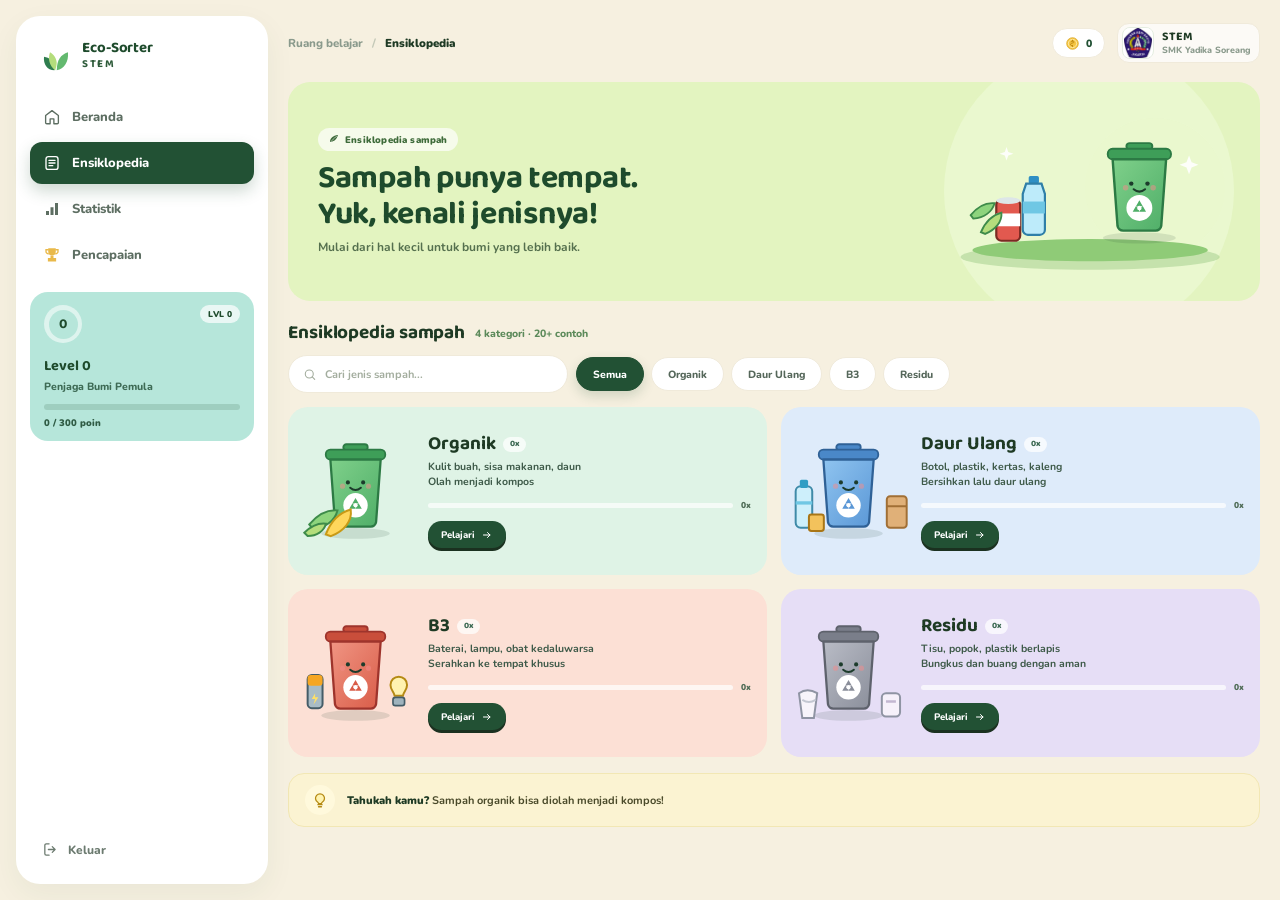
==== game.html @ 91ce66a9 "Update Eco Sorter" ====
<!DOCTYPE html>
<html lang="id">
<head>
  <meta charset="UTF-8">
  <meta name="viewport" content="width=device-width, initial-scale=1.0">
  <meta name="theme-color" content="#225134">
  <title>Eco-Sorter STEM — Ruang Belajar</title>
  <link rel="preconnect" href="https://fonts.googleapis.com">
  <link rel="preconnect" href="https://fonts.gstatic.com" crossorigin>
  <link href="https://fonts.googleapis.com/css2?family=Baloo+2:wght@500;600;700;800&family=Nunito:wght@600;700;800;900&display=swap" rel="stylesheet">
  <link rel="stylesheet" href="styles.css">
</head>
<body>

<!-- ================= ICON SPRITE ================= -->
<svg xmlns="http://www.w3.org/2000/svg" style="display:none" aria-hidden="true">
  <symbol id="i-logo" viewBox="0 0 48 48">
    <path d="M22 43C12 43 7 35 8 25c7 1 13 6 15 14z" fill="#2F7D4F"/>
    <path d="M25 43c0-13 5-21 15-24 1 13-5 22-15 24z" fill="#63B96F"/>
    <path d="M23 43C15 37 13 28 16 19c7 4 11 12 8 20z" fill="#B4DD7C"/>
  </symbol>
  <symbol id="i-home" viewBox="0 0 24 24">
    <path d="m3.5 10 8.5-6.5L20.5 10v9.5a1.5 1.5 0 0 1-1.5 1.5h-4.5v-6.5h-5V21H5a1.5 1.5 0 0 1-1.5-1.5z" fill="none" stroke="currentColor" stroke-width="1.8" stroke-linejoin="round"/>
  </symbol>
  <symbol id="i-book" viewBox="0 0 24 24">
    <rect x="4" y="3.5" width="16" height="17" rx="3" fill="none" stroke="currentColor" stroke-width="1.8"/>
    <path d="M8 8.5h8M8 12h8M8 15.5h5" stroke="currentColor" stroke-width="1.8" stroke-linecap="round"/>
  </symbol>
  <symbol id="i-chart" viewBox="0 0 24 24">
    <path d="M4 20v-5.5h4V20zM10 20V9.5h4V20zM16 20V4h4v16z" fill="currentColor"/>
  </symbol>
  <symbol id="i-trophy" viewBox="0 0 24 24">
    <path d="M7 3h10v4.5a5 5 0 0 1-10 0z" fill="currentColor"/>
    <path d="M10 12.5h4V16h3.5v4.5h-11V16H10z" fill="currentColor"/>
    <path d="M7 5H4v2.2a3.2 3.2 0 0 0 3.2 3.2M17 5h3v2.2a3.2 3.2 0 0 1-3.2 3.2" fill="none" stroke="currentColor" stroke-width="1.8" stroke-linecap="round"/>
  </symbol>
  <symbol id="i-logout" viewBox="0 0 24 24">
    <path d="M10 4H6a2 2 0 0 0-2 2v12a2 2 0 0 0 2 2h4M14.5 8l4 4-4 4m4-4H9" fill="none" stroke="currentColor" stroke-width="1.8" stroke-linecap="round" stroke-linejoin="round"/>
  </symbol>
  <symbol id="i-calendar" viewBox="0 0 24 24">
    <rect x="3.5" y="5" width="17" height="15.5" rx="3" fill="none" stroke="currentColor" stroke-width="1.8"/>
    <path d="M8 3v4m8-4v4M3.5 10h17" stroke="currentColor" stroke-width="1.8" stroke-linecap="round"/>
  </symbol>
  <symbol id="i-coin" viewBox="0 0 24 24">
    <circle cx="12" cy="12" r="9.3" fill="#F5C542" stroke="#D9A520" stroke-width="1.2"/>
    <circle cx="12" cy="12" r="6.6" fill="none" stroke="#FFF0B8" stroke-width="1.3"/>
    <path d="M12 15.5c-2 0-3.2-.8-3.2-2 0-1.3 1-1.8 3.2-2.3 1.7-.4 2.4-.8 2.4-1.6 0-.9-.9-1.4-2.4-1.4-1.2 0-2.1.4-2.6 1.2M12 6.8v1.2m0 7.5v1.2" fill="none" stroke="#B98510" stroke-width="1.5" stroke-linecap="round"/>
  </symbol>
  <symbol id="i-search" viewBox="0 0 24 24">
    <circle cx="11" cy="11" r="7" fill="none" stroke="currentColor" stroke-width="1.9"/>
    <path d="m16.2 16.2 4.3 4.3" stroke="currentColor" stroke-width="1.9" stroke-linecap="round"/>
  </symbol>
  <symbol id="i-arrow" viewBox="0 0 24 24">
    <path d="M5 12h13m-5-5 5 5-5 5" fill="none" stroke="currentColor" stroke-width="2" stroke-linecap="round" stroke-linejoin="round"/>
  </symbol>
  <symbol id="i-chevron-left" viewBox="0 0 24 24">
    <path d="M15 5l-7 7 7 7" fill="none" stroke="currentColor" stroke-width="2.2" stroke-linecap="round" stroke-linejoin="round"/>
  </symbol>
  <symbol id="i-heart" viewBox="0 0 24 24">
    <path d="M12 20.3S4.7 15.7 3 11.5C1.7 8.2 4 5.2 7.4 5.2c2 0 3.6 1.1 4.6 2.7 1-1.6 2.6-2.7 4.6-2.7 3.4 0 5.7 3 4.4 6.3-1.7 4.2-9 8.8-9 8.8z" fill="currentColor"/>
  </symbol>
  <symbol id="i-star" viewBox="0 0 24 24">
    <path d="m12 2.6 2.9 6 6.6.9-4.8 4.6 1.2 6.5-5.9-3.1-5.9 3.1 1.2-6.5L2.5 9.5l6.6-.9z" fill="currentColor"/>
  </symbol>
  <symbol id="i-refresh" viewBox="0 0 24 24">
    <path d="M20 11a8 8 0 1 0 2 5.5" fill="none" stroke="currentColor" stroke-width="1.9" stroke-linecap="round"/>
    <path d="M20 4v7h-7" fill="none" stroke="currentColor" stroke-width="1.9" stroke-linecap="round" stroke-linejoin="round"/>
  </symbol>
  <symbol id="i-check" viewBox="0 0 24 24">
    <circle cx="12" cy="12" r="9" fill="none" stroke="currentColor" stroke-width="1.8"/>
    <path d="m8.2 12.2 2.5 2.5 5.1-5.4" fill="none" stroke="currentColor" stroke-width="1.9" stroke-linecap="round" stroke-linejoin="round"/>
  </symbol>
  <symbol id="i-check-circle" viewBox="0 0 24 24">
    <circle cx="12" cy="12" r="10" fill="currentColor"/>
    <path d="m7.4 12.3 3 3 6.1-6.5" fill="none" stroke="#fff" stroke-width="2.3" stroke-linecap="round" stroke-linejoin="round"/>
  </symbol>
  <symbol id="i-bulb" viewBox="0 0 24 24">
    <path d="M9.2 18.2h5.6m-4.8 2.8h4M8.7 14.7a6 6 0 1 1 6.6 0c-.8.6-1.3 1.4-1.5 2.3h-3.6c-.2-.9-.7-1.7-1.5-2.3z" fill="#FFF3B0" stroke="#B58A14" stroke-width="1.7" stroke-linecap="round" stroke-linejoin="round"/>
  </symbol>
  <symbol id="i-close" viewBox="0 0 24 24">
    <path d="M6.5 6.5l11 11m0-11-11 11" stroke="currentColor" stroke-width="2" stroke-linecap="round"/>
  </symbol>
  <symbol id="i-clock" viewBox="0 0 24 24">
    <circle cx="12" cy="12" r="9" fill="none" stroke="currentColor" stroke-width="1.8"/>
    <path d="M12 7v5.2l3.2 2" fill="none" stroke="currentColor" stroke-width="1.8" stroke-linecap="round"/>
  </symbol>
  <symbol id="i-target" viewBox="0 0 24 24">
    <circle cx="12" cy="12" r="9" fill="none" stroke="currentColor" stroke-width="1.8"/>
    <circle cx="12" cy="12" r="5" fill="none" stroke="currentColor" stroke-width="1.8"/>
    <circle cx="12" cy="12" r="1.6" fill="currentColor"/>
  </symbol>
  <symbol id="i-flame" viewBox="0 0 24 24">
    <path d="M12 22c4.2 0 7-3 7-7.2 0-5-4.8-6.4-3.8-12.8-4 1.9-7.2 6-7.2 10.1 0 1.8-.8 2.8-2 3.8 1 3.9 3 6.1 6 6.1z" fill="currentColor"/>
    <path d="M12 21c1.8 0 3-1.4 3-3.3 0-2-1.8-2.8-1.4-5.5-1.8.9-3.2 2.7-3.2 4.5 0 .9-.4 1.3-.9 1.8.6 1.6 1.4 2.5 2.5 2.5z" fill="#FFD66B"/>
  </symbol>
  <symbol id="i-back" viewBox="0 0 24 24">
    <path d="M19 12H5m6-6-6 6 6 6" fill="none" stroke="currentColor" stroke-width="2" stroke-linecap="round" stroke-linejoin="round"/>
  </symbol>
  <symbol id="i-leaf-small" viewBox="0 0 24 24">
    <path d="M20 4C10 5 4 10 4 18c6 0 13-4 16-14z" fill="currentColor"/>
    <path d="M5 19c3-5 7-9 12-12" fill="none" stroke="#fff" stroke-width="1.5" stroke-linecap="round" opacity=".7"/>
  </symbol>
  <symbol id="i-medal" viewBox="0 0 24 24">
    <circle cx="12" cy="15" r="6" fill="currentColor"/>
    <path d="m8 3 2 6m6-6-2 6" stroke="currentColor" stroke-width="2.2" stroke-linecap="round"/>
  </symbol>
  <symbol id="i-lock" viewBox="0 0 24 24">
    <rect x="4.5" y="10" width="15" height="11" rx="3" fill="none" stroke="currentColor" stroke-width="1.9"/>
    <path d="M8 10V7.5a4 4 0 0 1 8 0V10" fill="none" stroke="currentColor" stroke-width="1.9" stroke-linecap="round"/>
  </symbol>
  <symbol id="i-sparkle" viewBox="0 0 24 24">
    <path d="m12 2.5 2.4 6.6 6.6 2.4-6.6 2.4L12 20.5l-2.4-6.6L3 11.5l6.6-2.4z" fill="currentColor"/>
  </symbol>
  <symbol id="i-bin" viewBox="0 0 24 24">
    <path d="M6 7h12l-1 13H7z" fill="none" stroke="currentColor" stroke-width="1.8" stroke-linejoin="round"/>
    <path d="M4.5 4.5h15M9 4.5V3h6v1.5M10 10v6m4-6v6" stroke="currentColor" stroke-width="1.8" stroke-linecap="round"/>
  </symbol>
  <symbol id="i-trend" viewBox="0 0 24 24">
    <path d="M3 17l6-6 4 4 7-8" fill="none" stroke="currentColor" stroke-width="2" stroke-linecap="round" stroke-linejoin="round"/>
    <path d="M15 7h5v5" fill="none" stroke="currentColor" stroke-width="2" stroke-linecap="round" stroke-linejoin="round"/>
  </symbol>
  <symbol id="i-play" viewBox="0 0 24 24">
    <path d="M7 5v14l12-7z" fill="currentColor"/>
  </symbol>
  <symbol id="i-shield" viewBox="0 0 24 24">
    <path d="M12 2.5 20 6v6.2c0 4.6-3.3 8-8 9.3-4.7-1.3-8-4.7-8-9.3V6z" fill="currentColor"/>
    <path d="m8.5 12.2 2.4 2.4 4.6-4.9" fill="none" stroke="#fff" stroke-width="2" stroke-linecap="round" stroke-linejoin="round"/>
  </symbol>
</svg>

<div class="app" id="app">
  <!-- ================= SIDEBAR ================= -->
  <aside class="sidebar">
    <button class="brand" id="brandHome" aria-label="Ke beranda">
      <span class="brand-leaf"><svg width="36" height="36"><use href="#i-logo"/></svg></span>
      <span class="brand-name">Eco-Sorter<em>STEM</em></span>
    </button>

    <nav class="side-nav" aria-label="Navigasi utama">
      <button data-page="beranda"><svg width="18" height="18"><use href="#i-home"/></svg><span>Beranda</span></button>
      <button data-page="ensiklopedia" class="active"><svg width="18" height="18"><use href="#i-book"/></svg><span>Ensiklopedia</span></button>
      <button data-page="statistik"><svg width="18" height="18"><use href="#i-chart"/></svg><span>Statistik</span></button>
      <button data-page="pencapaian"><svg width="18" height="18" class="gold"><use href="#i-trophy"/></svg><span>Pencapaian</span></button>
    </nav>

    <div class="level-card" id="sideLevel"></div>

    <button class="logout" id="btnLogout"><svg width="17" height="17"><use href="#i-logout"/></svg> Keluar</button>
  </aside>

  <!-- ================= MAIN ================= -->
  <main class="main">
    <header class="topbar">
      <div class="breadcrumb">Ruang belajar <span>/</span> <b id="crumb">Ensiklopedia</b></div>
      <div class="top-actions">
        <span class="pill pill-coin"><svg width="15" height="15"><use href="#i-coin"/></svg> <b id="poinTop">0</b></span>
        <div class="school-profile">
          <!-- Ganti src di bawah ini dengan path logo sekolah Anda (contoh: assets/logo-sekolah.png) -->
          <img id="schoolLogo" class="school-logo" src="yadikuy.png" alt="Logo Sekolah" title="Logo Sekolah SMK Yadika Soreang">
          <div class="school-info">
            <strong>STEM</strong>
            <small>SMK Yadika Soreang</small>
          </div>
        </div>
      </div>
    </header>

    <!-- ================= BERANDA ================= -->
    <section class="page" id="page-beranda" hidden>
      <div class="hero hero-home">
        <div class="hero-copy">
          <span class="hero-tag"><svg width="12" height="12"><use href="#i-sparkle"/></svg> Ruang belajar</span>
          <h1>Halo! Siap<br>menyelamatkan bumi?</h1>
          <p>Selesaikan misi memilah sampah dan jadilah Penjaga Bumi sejati.</p>
          <button class="btn-dark" id="btnLanjutBelajar">Lanjut belajar <svg width="15" height="15"><use href="#i-arrow"/></svg></button>
        </div>
        <div class="hero-art" id="artHome"></div>
        <span class="hero-glow"></span>
      </div>

      <div class="section-head">
        <h2>Misi petualangan</h2>
        <span class="section-note">3 level</span>
      </div>
      <div class="mission-grid" id="missionGrid"></div>

      <div class="tip-banner">
        <span class="tip-ico"><svg width="18" height="18"><use href="#i-bulb"/></svg></span>
        <p><strong>Tahukah kamu?</strong> Memilah sampah sejak kecil bisa menyelamatkan ribuan pohon setiap tahun!</p>
        <button class="btn-dark sm" id="btnCobaKuisHome">Coba kuis <svg width="14" height="14"><use href="#i-arrow"/></svg></button>
      </div>
    </section>

    <!-- ================= ENSIKLOPEDIA ================= -->
    <section class="page" id="page-ensiklopedia">
      <div class="hero">
        <div class="hero-copy">
          <span class="hero-tag"><svg width="12" height="12"><use href="#i-leaf-small"/></svg> Ensiklopedia sampah</span>
          <h1>Sampah punya tempat.<br>Yuk, kenali jenisnya!</h1>
          <p>Mulai dari hal kecil untuk bumi yang lebih baik.</p>
        </div>
        <div class="hero-art" id="artEco"></div>
        <span class="hero-glow"></span>
      </div>

      <div class="section-head">
        <h2>Ensiklopedia sampah</h2>
        <span class="section-note">4 kategori · 20+ contoh</span>
      </div>
      <div class="filter-row">
        <label class="search-box">
          <svg width="15" height="15"><use href="#i-search"/></svg>
          <input id="searchInput" type="search" placeholder="Cari jenis sampah..." autocomplete="off">
        </label>
        <div class="chips" id="chips"></div>
      </div>
      <div class="eco-grid" id="ecoGrid"></div>

      <div class="tip-banner">
        <span class="tip-ico"><svg width="18" height="18"><use href="#i-bulb"/></svg></span>
        <p><strong>Tahukah kamu?</strong> Sampah organik bisa diolah menjadi kompos!</p>
      </div>
    </section>

    <!-- ================= STATISTIK ================= -->
    <section class="page" id="page-statistik" hidden>
      <div class="page-head">
        <h1>Statistik belajarmu</h1>
        <p>Langkah kecilmu, dampak besar untuk bumi.</p>
      </div>

      <div class="stat-hero">
        <h2>Lihat, kamu makin jago!</h2>
        <p>Terus belajar agar jadi Penjaga Bumi sejati.</p>
        <span class="stat-hero-spark s1"></span>
        <span class="stat-hero-spark s2"></span>
      </div>

      <div class="stat-cards" id="statCards"></div>

      <div class="stat-grid">
        <div class="card chart-card">
          <div class="card-head">
            <h3>Aktivitas mingguan</h3>
            <small>Total <b id="chartTotal">120</b> sampah</small>
          </div>
          <div class="chart" id="activityBars"></div>
        </div>
        <div class="card donut-card">
          <div class="card-head"><h3>Jenis sampah</h3></div>
          <div class="donut-wrap" id="donutChart"></div>
          <div class="legend" id="donutLegend"></div>
        </div>
      </div>

      <div class="ach-banner">
        <span class="ach-ava" id="achAva"></span>
        <div class="ach-copy">
          <strong id="achText">Hebat! Akurasimu mencapai 95%</strong>
          <p>Terus belajar agar kamu makin jago memilah!</p>
        </div>
        <button class="btn-dark sm" id="achMore">Lainnya <svg width="14" height="14"><use href="#i-arrow"/></svg></button>
      </div>
    </section>

    <!-- ================= PENCAPAIAN ================= -->
    <section class="page" id="page-pencapaian" hidden>
      <div class="badge-hero">
        <div class="badge-hero-copy">
          <h1>Aksi kecil, perubahan besar!</h1>
          <p>Setiap langkah berarti untuk bumi.</p>
          <div class="level-progress" id="levelProgress"></div>
        </div>
        <div class="badge-hero-art" id="artBadge"></div>
      </div>

      <div class="section-head">
        <h2>Koleksi lencana</h2>
        <span class="section-note" id="badgeCount">3 / 9</span>
        <div class="head-chips">
          <button class="chip active" data-badge-filter="semua">Semua</button>
          <button class="chip" data-badge-filter="terkunci">Terkunci</button>
        </div>
      </div>
      <div class="badge-grid" id="badgeGrid"></div>

      <div class="mission-banner" id="missionBanner"></div>
    </section>

    <!-- ================= KUIS ================= -->
    <section class="page" id="page-kuis" hidden>
      <div class="page-head">
        <h1>Kuis harian</h1>
        <p>Jawab pertanyaan singkat dan dapatkan poin!</p>
      </div>
      <div class="quiz-card" id="quizCard"></div>
    </section>
  </main>
</div>

<!-- ================= GAME (full screen) ================= -->
<div id="gameRoot" hidden></div>

<div id="modalRoot"></div>
<script src="app.js"></script>
</body>
</html>
---- styles.css ----
/* =========================================================
   Eco-Sorter STEM — design system
   Reference: figma-screenshot.png (floating sidebar + cream)
   ========================================================= */
:root {
  --bg: #F6F0E0;
  --card: #FFFFFF;
  --ink: #1E3A24;
  --ink-deep: #14301C;
  --text: #3E5A49;
  --muted: #8A9A8C;
  --green: #225134;
  --green-deep: #1B4128;
  --lime: #E3F4C0;
  --mint: #DFF3E6;
  --mint-2: #B6E6DA;
  --blue: #DEEBFA;
  --peach: #FCE0D5;
  --lavender: #E6DEF6;
  --yellow: #FBF3D2;
  --line: #F0EADA;
  --line-2: #E7E0CF;
  --gold: #E9B94A;
  --shadow: 0 10px 30px rgba(34, 81, 52, .06);
  --shadow-lg: 0 18px 44px rgba(34, 81, 52, .12);
  --radius: 20px;
}
* { box-sizing: border-box; margin: 0; padding: 0; }
html { scroll-behavior: smooth; }
body {
  font-family: "Nunito", system-ui, -apple-system, sans-serif;
  background: var(--bg);
  color: var(--text);
  min-width: 320px;
  min-height: 100vh;
  -webkit-font-smoothing: antialiased;
}
svg { display: block; }
button, input { font: inherit; color: inherit; }
button { cursor: pointer; border: 0; background: none; }
[hidden] { display: none !important; }
:focus-visible { outline: 3px solid #8ED97F; outline-offset: 2px; }
::selection { background: #CFF1E1; color: var(--green); }
.gold { color: var(--gold); }
.mint-ink { color: var(--green); }

/* ---------- shell ---------- */
.app {
  display: flex;
  align-items: flex-start;
  gap: 20px;
  max-width: 1540px;
  margin: 0 auto;
  padding: 16px;
  min-height: 100vh;
}
.main { flex: 1; min-width: 0; padding: 4px 4px 40px 0; }

/* ---------- sidebar ---------- */
.sidebar {
  width: 252px;
  flex: 0 0 252px;
  background: var(--card);
  border-radius: 24px;
  padding: 20px 14px 16px;
  display: flex;
  flex-direction: column;
  gap: 16px;
  position: sticky;
  top: 16px;
  height: calc(100vh - 32px);
  box-shadow: var(--shadow);
  z-index: 5;
}
.brand { display: flex; align-items: center; gap: 8px; padding: 2px 8px 4px; text-align: left; }
.brand-leaf { width: 36px; height: 36px; flex: none; display: grid; place-items: center; }
.brand-name {
  font: 700 15px/1.05 "Baloo 2", sans-serif;
  color: #1E4B2C;
  letter-spacing: -.1px;
}
.brand-name em {
  display: block;
  font-style: normal;
  font-size: 11px;
  letter-spacing: .14em;
  margin-top: 2px;
  color: #2E5B3A;
}
.side-nav { display: grid; gap: 4px; margin-top: 2px; }
.side-nav button {
  display: flex;
  align-items: center;
  gap: 11px;
  height: 42px;
  padding: 0 13px;
  border-radius: 12px;
  font-weight: 800;
  font-size: 13px;
  color: #5D6E62;
  transition: background .18s, color .18s, transform .18s;
}
.side-nav button:hover { background: #F2F8F3; transform: translateX(2px); }
.side-nav button.active {
  background: var(--green);
  color: #fff;
  box-shadow: 0 7px 16px rgba(34, 81, 52, .22);
}
.side-nav button svg { flex: none; }

/* level card */
.level-card {
  background: var(--mint-2);
  border-radius: 18px;
  padding: 13px 14px 12px;
  position: relative;
}
.level-card .lc-top { display: flex; align-items: flex-start; justify-content: space-between; }
.level-card .ring {
  width: 38px; height: 38px; border-radius: 50%;
  background: conic-gradient(#2C6B4F 0 0%, rgba(255,255,255,.55) 0% 100%);
  display: grid; place-items: center;
  transition: background .4s;
}
.level-card .ring span {
  width: 29px; height: 29px; border-radius: 50%;
  background: var(--mint-2);
  display: grid; place-items: center;
  font: 700 14px "Baloo 2", sans-serif;
  color: #1E4B2C;
}
.level-card .lc-badge-tag {
  font-size: 8.5px;
  font-weight: 900;
  color: #1E4B2C;
  background: rgba(255,255,255,.7);
  padding: 3px 8px;
  border-radius: 99px;
  letter-spacing: .04em;
}
.level-card .ava { width: 30px; height: 30px; border-radius: 50%; overflow: hidden; border: 2px solid #fff; background: #fff; }
.level-card .ava svg { width: 100%; height: 100%; }
.level-card strong { display: block; margin-top: 11px; font: 700 14.5px "Baloo 2", sans-serif; color: #1E4B2C; }
.level-card p { font-size: 10.5px; font-weight: 800; color: #3E6B55; margin-top: 1px; }
.level-card .bar { height: 6px; border-radius: 99px; background: rgba(34,81,52,.16); margin: 10px 0 6px; overflow: hidden; }
.level-card .bar span { display: block; height: 100%; border-radius: inherit; background: #225134; transition: width .4s; }
.level-card .poin { font-size: 9.5px; font-weight: 900; color: #2F5B44; }

/* leaderboard */
.board-card { background: var(--card); border: 1px solid #F1EBDC; border-radius: 18px; padding: 12px 13px; }
.board-card h3 {
  display: flex; align-items: center; gap: 6px;
  font: 700 12px "Baloo 2", sans-serif;
  color: var(--ink);
  margin-bottom: 8px;
}
.board-row {
  display: flex; align-items: center; gap: 8px; padding: 5px 6px;
  border-radius: 8px; transition: background .15s;
}
.board-row.is-user {
  background: #EAF7EE;
  font-weight: 900;
}
.board-row.is-user .bn {
  color: var(--green);
  font-weight: 900;
}
.board-row .rank-badge {
  font-size: 9px;
  font-weight: 900;
  width: 16px;
  height: 16px;
  display: grid;
  place-items: center;
  border-radius: 50%;
  background: #F1ECE0;
  color: #7A8B7E;
  flex: none;
}
.board-row .rank-badge.r1 { background: #FCEBC0; color: #9A761A; }
.board-row .rank-badge.r2 { background: #E4EBED; color: #587178; }
.board-row .rank-badge.r3 { background: #F5DEC9; color: #8F552E; }
.board-row .ba { width: 22px; height: 22px; border-radius: 50%; overflow: hidden; flex: none; border: 2px solid #EBD9A8; background: #fff; }
.board-row:nth-child(2) .ba { border-color: #CFD6D8; }
.board-row:nth-child(3) .ba { border-color: #E0B287; }
.board-row .ba svg { width: 100%; height: 100%; }
.board-row .bn-col { flex: 1; min-width: 0; display: flex; flex-direction: column; justify-content: center; }
.board-row .bn { font-size: 10.5px; font-weight: 800; color: #3E5A49; white-space: nowrap; overflow: hidden; text-overflow: ellipsis; line-height: 1.15; }
.board-row .bsub { font-size: 8px; font-weight: 700; color: #8A9A8C; line-height: 1.1; margin-top: 1px; }
.board-row .bp { font-size: 10.5px; font-weight: 900; color: var(--green); flex: none; }

.logout {
  margin-top: auto;
  display: flex; align-items: center; gap: 9px;
  padding: 10px 12px; border-radius: 12px;
  font-weight: 800; font-size: 12px; color: #6C7B70;
  transition: background .16s, color .16s;
}
.logout:hover { background: #F3F7F2; color: var(--green); }

/* ---------- topbar ---------- */
.topbar { display: flex; align-items: center; justify-content: space-between; gap: 16px; min-height: 46px; margin-bottom: 16px; }
.breadcrumb { color: #8A9A8C; font-size: 11.5px; font-weight: 800; }
.breadcrumb span { margin: 0 6px; color: #C4C9B8; }
.breadcrumb b { color: var(--ink); font-weight: 900; }
.top-actions { display: flex; align-items: center; gap: 8px; }
.pill {
  display: inline-flex; align-items: center; gap: 6px;
  height: 30px; padding: 0 12px; border-radius: 99px;
  font-size: 10.5px; font-weight: 900;
}
.pill b { font-weight: 900; }
.pill-mint { background: var(--mint); color: var(--green); }
.pill-coin { background: #fff; border: 1px solid #F1EBDC; color: var(--green); }

/* school profile topbar */
.school-profile {
  display: flex;
  align-items: center;
  gap: 8px;
  margin-left: 4px;
  padding: 3px 8px 3px 4px;
  border-radius: 12px;
  background: rgba(255,255,255,.7);
  border: 1px solid #F0EADA;
}
.school-logo {
  width: 32px;
  height: 32px;
  border-radius: 8px;
  object-fit: contain;
  background: #fff;
  border: 1px solid #E4EDE0;
  flex: none;
}
.school-info strong {
  display: block;
  font: 700 12px "Baloo 2", sans-serif;
  color: var(--ink);
  line-height: 1.1;
}
.school-info small {
  display: block;
  font-size: 9px;
  font-weight: 800;
  color: #8A9A8C;
  margin-top: 1px;
}
.user { display: flex; align-items: center; gap: 8px; margin-left: 4px; }
.user-ava { width: 32px; height: 32px; border-radius: 50%; overflow: hidden; flex: none; }
.user-ava svg { width: 100%; height: 100%; }
.user strong { display: block; font: 700 12px "Baloo 2", sans-serif; color: var(--ink); line-height: 1.1; }
.user small { display: block; font-size: 9px; font-weight: 800; color: #8A9A8C; margin-top: 1px; }

/* ---------- shared ---------- */
.page { animation: fade .25s ease-out; }
.page-head h1 { font: 700 26px/1.15 "Baloo 2", sans-serif; color: var(--ink); letter-spacing: -.2px; }
.page-head p { font-size: 11.5px; font-weight: 700; color: var(--muted); margin-top: 3px; }
.section-head { display: flex; align-items: center; gap: 10px; margin: 22px 0 12px; }
.section-head h2 { font: 700 19px/1.1 "Baloo 2", sans-serif; color: var(--ink); letter-spacing: -.1px; }
.section-note { font-size: 10.5px; font-weight: 800; color: #5C8A5A; }
#badgeCount { background: var(--mint); color: var(--green); padding: 4px 10px; border-radius: 99px; font-weight: 900; }
.head-chips { margin-left: auto; display: flex; gap: 6px; }

.btn-dark {
  display: inline-flex; align-items: center; justify-content: center; gap: 7px;
  background: var(--green); color: #fff; border-radius: 11px;
  padding: 11px 16px; font-weight: 800; font-size: 11.5px;
  box-shadow: 0 3px 0 #1B3120;
  transition: transform .15s, box-shadow .15s, background .15s;
}
.btn-dark:hover { transform: translateY(-1px); box-shadow: 0 4px 0 #1B3120; background: #1E4A2F; }
.btn-dark:active { transform: translateY(2px); box-shadow: 0 1px 0 #1B3120; }
.btn-dark.sm { padding: 8px 12px; font-size: 10px; border-radius: 9px; }
.btn-soft {
  display: inline-flex; align-items: center; justify-content: center; gap: 7px;
  background: #EAF5E3; color: var(--green); border-radius: 11px;
  padding: 11px 16px; font-weight: 800; font-size: 11.5px;
  transition: background .16s;
}
.btn-soft:hover { background: var(--mint); }

/* ---------- hero ---------- */
.hero {
  position: relative;
  background: var(--lime);
  border-radius: 22px;
  padding: 24px 30px;
  min-height: 190px;
  display: grid;
  grid-template-columns: minmax(0, 1fr) 300px;
  align-items: center;
  gap: 16px;
  overflow: hidden;
}
.hero-glow {
  position: absolute; right: 26px; top: 50%; transform: translateY(-50%);
  width: 290px; height: 290px; border-radius: 50%;
  background: #ECF9D2; opacity: .85; pointer-events: none;
}
.hero-copy { position: relative; z-index: 2; }
.hero-tag {
  display: inline-flex; align-items: center; gap: 5px;
  background: rgba(255,255,255,.68); color: #3E6B3A;
  font-size: 9.5px; font-weight: 900; letter-spacing: .02em;
  padding: 5px 10px; border-radius: 99px;
}
.hero h1 {
  margin-top: 10px;
  font: 700 clamp(26px, 2.5vw, 34px)/1.1 "Baloo 2", sans-serif;
  color: #1E4B2C; letter-spacing: -.3px;
}
.hero p { margin-top: 7px; font-size: 12px; font-weight: 700; color: #55704E; }
.hero .btn-dark { margin-top: 14px; }
.hero-art { position: relative; z-index: 2; display: flex; align-items: center; justify-content: flex-end; }
.hero-art svg { width: 100%; max-width: 290px; height: auto; }

/* ---------- filters ---------- */
.filter-row { display: flex; align-items: center; gap: 8px; flex-wrap: wrap; margin-bottom: 14px; }
.search-box {
  display: flex; align-items: center; gap: 8px;
  width: 280px; height: 38px; padding: 0 14px;
  background: #fff; border: 1px solid var(--line); border-radius: 99px;
  color: #A3AD9E;
}
.search-box input { border: 0; outline: 0; background: none; width: 100%; font-size: 11px; font-weight: 700; color: #2E4436; }
.search-box input::placeholder { color: #A3AD9E; }
.chips { display: flex; align-items: center; gap: 7px; flex-wrap: wrap; }
.chip {
  height: 34px; padding: 0 16px; border-radius: 99px;
  background: #fff; border: 1px solid var(--line);
  font-size: 10.5px; font-weight: 800; color: #55675A;
  transition: background .16s, color .16s, border-color .16s, transform .16s;
}
.chip:hover { border-color: #A9C7A6; transform: translateY(-1px); }
.chip.active { background: var(--green); color: #fff; border-color: var(--green); box-shadow: 0 5px 12px rgba(34,81,52,.18); }

/* ---------- encyclopedia cards ---------- */
.eco-grid { display: grid; grid-template-columns: repeat(2, minmax(0, 1fr)); gap: 14px; }
.eco-card {
  border-radius: 20px;
  padding: 14px 16px 14px 12px;
  min-height: 168px;
  display: grid;
  grid-template-columns: 118px minmax(0, 1fr);
  gap: 10px;
  align-items: center;
  transition: transform .18s, box-shadow .18s;
}
.eco-card:hover { transform: translateY(-3px); box-shadow: 0 14px 26px rgba(34,81,52,.09); }
.eco-card.mint { background: var(--mint); }
.eco-card.blue { background: var(--blue); }
.eco-card.peach { background: var(--peach); }
.eco-card.lavender { background: var(--lavender); }
.eco-art { display: grid; place-items: center; }
.eco-art svg { width: 116px; height: auto; }
.eco-info { min-width: 0; }
.eco-info h3 {
  display: flex; align-items: center; gap: 7px;
  font: 700 19px/1 "Baloo 2", sans-serif; color: var(--ink);
}
.eco-count {
  display: inline-block; background: rgba(255,255,255,.72);
  color: #3E6B55; font-size: 8.5px; font-weight: 900;
  padding: 3px 7px; border-radius: 99px;
}
.eco-info p { margin-top: 5px; font-size: 10.5px; font-weight: 700; color: #3E5A49; line-height: 1.45; }
.eco-progress { display: flex; align-items: center; gap: 8px; margin-top: 10px; }
.eco-progress .bar { flex: 1; height: 5px; border-radius: 99px; background: rgba(255,255,255,.7); overflow: hidden; }
.eco-progress .bar span { display: block; height: 100%; border-radius: inherit; background: #4FAE68; }
.eco-card.blue .eco-progress .bar span { background: #5A97D6; }
.eco-card.peach .eco-progress .bar span { background: #D95C48; }
.eco-card.lavender .eco-progress .bar span { background: #8A8E9A; }
.eco-progress .lbl { font-size: 8.5px; font-weight: 900; color: #4E6B55; }
.eco-learn {
  display: inline-flex; align-items: center; gap: 6px;
  margin-top: 10px; background: var(--green); color: #fff;
  border-radius: 99px; padding: 7px 13px;
  font-size: 9.5px; font-weight: 800;
  box-shadow: 0 3px 0 #1B3120;
  transition: transform .15s, box-shadow .15s;
}
.eco-learn:hover { transform: translateY(-1px); box-shadow: 0 4px 0 #1B3120; }
.eco-learn:active { transform: translateY(1px); box-shadow: 0 1px 0 #1B3120; }
.eco-empty { grid-column: 1 / -1; padding: 26px; text-align: center; font-weight: 800; font-size: 11.5px; color: #8A9A8C; background: #fff; border: 1px dashed var(--line-2); border-radius: 16px; }

/* ---------- tip banner ---------- */
.tip-banner {
  margin-top: 16px;
  background: var(--yellow);
  border: 1px solid #F2E7B4;
  border-radius: 16px;
  padding: 11px 16px;
  display: flex; align-items: center; gap: 12px;
}
.tip-ico {
  width: 30px; height: 30px; flex: none; border-radius: 50%;
  background: #FFF9DC; display: grid; place-items: center;
}
.tip-banner p { flex: 1; font-size: 11px; font-weight: 700; color: #4A4A2A; }
.tip-banner p strong { font-weight: 900; color: var(--ink); }

/* ---------- missions ---------- */
.mission-grid { display: grid; grid-template-columns: repeat(3, minmax(0, 1fr)); gap: 14px; }
.mission-card {
  background: #fff; border: 1px solid var(--line); border-radius: 20px;
  padding: 18px; box-shadow: var(--shadow);
  display: flex; flex-direction: column;
  transition: transform .18s;
}
.mission-card:hover { transform: translateY(-3px); }
.mission-card .num { font-size: 9.5px; font-weight: 900; letter-spacing: .1em; color: #8A9A8C; }
.mission-card h3 { font: 700 18px "Baloo 2", sans-serif; color: var(--ink); margin: 5px 0 2px; }
.mission-card p { font-size: 10.5px; font-weight: 700; color: #8A9A8C; }
.mission-card .stars { display: flex; gap: 3px; margin: 11px 0; color: #E4E9E2; }
.mission-card .stars .on { color: #F4BC2B; }
.mission-card .stars svg { width: 18px; height: 18px; }
.mission-card button { margin-top: auto; width: 100%; }
.mission-card.locked { opacity: .62; }

/* ---------- statistics ---------- */
.stat-hero {
  position: relative; overflow: hidden;
  background: var(--lime); border-radius: 18px;
  padding: 18px 22px; margin-top: 14px;
}
.stat-hero h2 { font: 700 19px "Baloo 2", sans-serif; color: #1E4B2C; }
.stat-hero p { font-size: 11px; font-weight: 700; color: #55704E; margin-top: 2px; }
.stat-hero-spark { position: absolute; border-radius: 50%; background: #F1FBDC; opacity: .8; }
.stat-hero-spark.s1 { width: 90px; height: 90px; right: 26px; top: -28px; }
.stat-hero-spark.s2 { width: 44px; height: 44px; right: 120px; bottom: -14px; }
.stat-cards { display: grid; grid-template-columns: repeat(4, minmax(0, 1fr)); gap: 12px; margin-top: 14px; }
.stat-box {
  background: #fff; border: 1px solid var(--line); border-radius: 16px;
  padding: 14px; display: flex; align-items: center; gap: 11px;
  box-shadow: 0 6px 18px rgba(34,81,52,.035);
}
.stat-box .ic { width: 36px; height: 36px; flex: none; border-radius: 12px; display: grid; place-items: center; background: #FFF4D6; color: #C9971E; }
.stat-box .ic.mint { background: var(--mint); color: #2F7D4F; }
.stat-box .ic.blue { background: var(--blue); color: #3F7FC4; }
.stat-box .ic.peach { background: var(--peach); color: #C25A3F; }
.stat-box strong { display: block; font: 700 19px/1.1 "Baloo 2", sans-serif; color: var(--ink); }
.stat-box small { display: block; font-size: 9px; font-weight: 800; color: #8A9A8C; margin-top: 1px; }
.stat-grid { display: grid; grid-template-columns: 1.5fr 1fr; gap: 14px; margin-top: 14px; }
.card { background: #fff; border: 1px solid var(--line); border-radius: 18px; padding: 16px 18px; box-shadow: 0 8px 24px rgba(34,81,52,.04); }
.card-head { display: flex; align-items: center; justify-content: space-between; gap: 10px; margin-bottom: 8px; }
.card-head h3 { font: 700 14px "Baloo 2", sans-serif; color: var(--ink); }
.card-head small { font-size: 9px; font-weight: 800; color: #8A9A8C; }
.card-head small b { color: var(--green); }

.chart { display: flex; gap: 8px; height: 192px; padding-top: 10px; }
.chart-y { width: 14px; display: flex; flex-direction: column; justify-content: space-between; padding-bottom: 18px; font-size: 8px; font-weight: 800; color: #A3AD9E; }
.chart-plot { flex: 1; position: relative; min-width: 0; }
.chart-grid-lines { position: absolute; left: 0; right: 0; top: 0; bottom: 18px; display: flex; flex-direction: column; justify-content: space-between; pointer-events: none; }
.chart-grid-lines i { display: block; border-top: 1px dashed #EEF1E8; }
.chart-bars { position: relative; height: 100%; display: flex; align-items: stretch; gap: 7px; padding-bottom: 18px; }
.bar-col { flex: 1; display: flex; flex-direction: column; gap: 5px; min-width: 0; }
.bar-track { flex: 1; display: flex; flex-direction: column; justify-content: flex-end; align-items: center; gap: 3px; }
.bar-val { font-size: 8px; font-weight: 900; color: #5C8A5A; }
.chart-bars .bar { width: 100%; max-width: 34px; border-radius: 6px 6px 3px 3px; background: #7FBF8E; transition: height .5s ease; }
.chart-bars .bar.max { background: #3E8B55; }
.bar-col small { font-size: 8px; font-weight: 800; color: #8A9A8C; text-align: center; }

.donut-card { display: flex; flex-direction: column; }
.donut-wrap { position: relative; width: 150px; height: 150px; margin: 2px auto 10px; }
.donut-wrap svg { width: 100%; height: 100%; }
.donut-center { position: absolute; inset: 0; display: grid; place-items: center; text-align: center; }
.donut-center strong { display: block; font: 700 21px/1 "Baloo 2", sans-serif; color: var(--ink); }
.donut-center small { display: block; font-size: 8px; font-weight: 800; color: #8A9A8C; margin-top: 2px; }
.legend { width: 100%; display: grid; grid-template-columns: 1fr 1fr; gap: 5px 12px; }
.legend-row { display: flex; align-items: center; gap: 5px; font-size: 8.5px; font-weight: 800; color: #55675A; }
.legend-row i { width: 7px; height: 7px; border-radius: 50%; flex: none; }
.legend-row span { flex: 1; white-space: nowrap; overflow: hidden; text-overflow: ellipsis; }
.legend-row b { color: var(--ink); font-weight: 900; }

.ach-banner {
  margin-top: 14px; background: var(--mint); border-radius: 18px;
  padding: 12px 16px; display: flex; align-items: center; gap: 12px;
}
.ach-ava { width: 42px; height: 42px; flex: none; border-radius: 50%; overflow: hidden; border: 2px solid #fff; }
.ach-ava svg { width: 100%; height: 100%; }
.ach-copy { flex: 1; }
.ach-copy strong { display: block; font: 700 12.5px "Baloo 2", sans-serif; color: var(--ink); }
.ach-copy p { font-size: 9.5px; font-weight: 700; color: #55704E; margin-top: 1px; }

/* ---------- achievements ---------- */
.badge-hero {
  position: relative; overflow: hidden;
  background: var(--lime); border-radius: 22px;
  padding: 24px 28px;
  display: grid; grid-template-columns: minmax(0, 1fr) 300px;
  gap: 16px; align-items: center;
}
.badge-hero-copy { position: relative; z-index: 2; }
.badge-hero h1 { font: 700 clamp(24px, 2.4vw, 31px)/1.1 "Baloo 2", sans-serif; color: #1E4B2C; letter-spacing: -.3px; }
.badge-hero p { font-size: 11.5px; font-weight: 700; color: #55704E; margin-top: 4px; }
.badge-hero-art { position: relative; z-index: 2; display: flex; justify-content: flex-end; }
.badge-hero-art svg { width: 100%; max-width: 280px; height: auto; }
.level-progress { margin-top: 20px; max-width: 520px; }
.lp-top { display: flex; align-items: baseline; justify-content: space-between; gap: 10px; }
.lp-top strong { font: 700 13.5px "Baloo 2", sans-serif; color: #1E4B2C; }
.lp-top span { font-size: 9.5px; font-weight: 800; color: #55704E; }
.lp-bar { height: 7px; border-radius: 99px; background: rgba(255,255,255,.7); overflow: hidden; margin-top: 7px; }
.lp-bar span { display: block; height: 100%; border-radius: inherit; background: #225134; transition: width .5s; }
.lp-pct { text-align: right; font-size: 8.5px; font-weight: 900; color: #3E6B55; margin-top: 3px; }

.badge-grid { display: grid; grid-template-columns: repeat(3, minmax(0, 1fr)); gap: 12px; }
.badge-card {
  position: relative;
  background: var(--mint);
  border-radius: 16px;
  padding: 12px 14px;
  display: flex; align-items: center; gap: 11px;
  min-height: 96px;
  transition: transform .18s;
}
.badge-card:hover { transform: translateY(-2px); }
.badge-card.locked { background: #E3E8E7; }
.badge-art { width: 54px; height: 54px; flex: none; display: grid; place-items: center; }
.badge-art svg { width: 54px; height: 54px; }
.badge-card h3 { font: 700 12px/1.2 "Baloo 2", sans-serif; color: var(--ink); }
.badge-card p { font-size: 9px; font-weight: 700; color: #5D7565; margin-top: 3px; line-height: 1.35; }
.b-status {
  display: inline-flex; align-items: center; gap: 3px;
  margin-top: 5px; font-size: 8px; font-weight: 900;
  color: #2F7D4F; background: rgba(255,255,255,.7);
  padding: 3px 7px; border-radius: 99px;
}
.b-status svg { width: 9px; height: 9px; }
.b-progress { margin-top: 6px; height: 4px; border-radius: 99px; background: rgba(255,255,255,.75); overflow: hidden; }
.b-progress span { display: block; height: 100%; border-radius: inherit; background: #6EA9E6; }
.b-progress-label { font-size: 7.5px; font-weight: 800; color: #7D8C82; margin-top: 3px; }
.b-lock {
  position: absolute; top: 8px; right: 8px;
  width: 18px; height: 18px; border-radius: 50%;
  background: #fff; color: #7D8C82;
  display: grid; place-items: center;
}
.b-lock svg { width: 10px; height: 10px; }

.mission-banner {
  margin-top: 14px; background: var(--yellow);
  border: 1px solid #F2E7B4; border-radius: 16px;
  padding: 10px 16px; display: flex; align-items: center; gap: 12px;
}
.mb-ico { width: 30px; height: 30px; flex: none; border-radius: 50%; background: #FFF3D0; display: grid; place-items: center; color: #E8763A; }
.mb-copy { min-width: 150px; }
.mb-copy strong { display: block; font: 700 12px "Baloo 2", sans-serif; color: var(--ink); }
.mb-copy p { font-size: 9px; font-weight: 700; color: #6B6B4A; margin-top: 1px; }
.mb-bar { flex: 1; height: 6px; border-radius: 99px; background: #EFE3B8; overflow: hidden; }
.mb-bar span { display: block; height: 100%; border-radius: inherit; background: #E9A23B; }
.mb-count { font-size: 8.5px; font-weight: 900; color: #8A7A3A; }

/* ---------- quiz ---------- */
.quiz-card { max-width: 720px; background: #fff; border: 1px solid var(--line); border-radius: 22px; padding: 24px; box-shadow: var(--shadow); }
.quiz-card .meta { text-transform: uppercase; letter-spacing: .08em; color: #4D8B64; font-size: 10px; font-weight: 900; }
.quiz-card h2 { font: 700 21px/1.3 "Baloo 2", sans-serif; color: var(--ink); margin: 8px 0 18px; }
.quiz-option {
  width: 100%; text-align: left; display: flex; align-items: center; gap: 12px;
  background: #F8FAF6; border: 2px solid #EAF0E6; border-radius: 14px;
  padding: 12px 14px; font-weight: 800; font-size: 12px; margin-bottom: 9px;
  transition: border-color .16s, transform .16s;
}
.quiz-option:hover { border-color: #8CC59B; transform: translateX(3px); }
.quiz-option span { width: 30px; height: 30px; flex: none; border-radius: 9px; background: #EAF5E3; color: var(--green); display: grid; place-items: center; font: 700 13px "Baloo 2", sans-serif; }
.quiz-option.correct { background: #EEFAF1; border-color: #6FC48C; color: #256B3C; }
.quiz-option.wrong { background: #FFF0F0; border-color: #EF9292; color: #A33B3B; }
.quiz-feedback { border-top: 2px dashed #EAF0E6; margin-top: 14px; padding-top: 14px; animation: pop .25s ease-out; }
.quiz-feedback p { font-weight: 800; font-size: 11.5px; color: #4C6B58; margin-bottom: 12px; }
.quiz-done { text-align: center; animation: pop .3s ease-out; }
.quiz-done .medal { width: 60px; height: 60px; margin: 0 auto 12px; border-radius: 18px; background: #FFF4D6; color: #C9971E; display: grid; place-items: center; }
.quiz-done h2 { font: 700 23px "Baloo 2", sans-serif; color: var(--ink); }
.quiz-done p { color: #7A8B80; font-weight: 700; font-size: 11.5px; margin: 8px 0 16px; }
.quiz-score-badge {
  display: inline-block;
  background: #EAF5E3; color: var(--green);
  font-size: 13px; font-weight: 900;
  padding: 6px 16px; border-radius: 99px;
  margin-bottom: 16px;
  border: 1px solid #D2E8CB;
}
.quiz-save-box {
  background: #F7FAF5;
  border: 1.5px solid #E4EDE0;
  border-radius: 16px;
  padding: 14px 18px;
  margin: 0 auto 20px;
  max-width: 440px;
  text-align: left;
}
.quiz-save-box label {
  display: block; font-size: 10px; font-weight: 800; color: #4B6B55; margin-bottom: 6px;
}
.quiz-name-row {
  display: flex; gap: 8px; align-items: center;
}
.quiz-name-row input {
  flex: 1; min-width: 0; height: 36px; padding: 0 12px;
  border: 1.5px solid #D8E5D3; border-radius: 10px;
  font-weight: 800; font-size: 12px; color: var(--ink);
  background: #fff;
}
.quiz-name-row input:focus {
  border-color: #4FAE68; outline: none;
}
.quiz-save-status {
  display: block; margin-top: 6px; font-size: 9px; font-weight: 800; color: #2E7D4F;
}
.quiz-done-actions {
  display: flex; justify-content: center; gap: 10px; flex-wrap: wrap;
}

/* ---------- modal ---------- */
.modal-backdrop {
  position: fixed; inset: 0; z-index: 40;
  background: rgba(18,48,31,.5); backdrop-filter: blur(5px);
  display: grid; place-items: center; padding: 20px;
  animation: fade .2s ease-out;
}
.modal {
  position: relative; background: #fff; border-radius: 24px;
  width: 100%; max-width: 440px; padding: 28px; text-align: center;
  box-shadow: var(--shadow-lg); animation: pop .25s ease-out;
}
.modal .close { position: absolute; top: 13px; right: 15px; color: #8A9A8C; padding: 4px; }
.modal h2 { font: 700 23px "Baloo 2", sans-serif; color: var(--ink); margin-bottom: 8px; }
.modal p { color: #6C7B70; font-weight: 700; line-height: 1.6; font-size: 11.5px; }
.modal .big { width: 60px; height: 60px; margin: 0 auto 12px; border-radius: 18px; background: var(--mint); color: var(--green); display: grid; place-items: center; }
.modal .actions { display: flex; justify-content: center; gap: 9px; margin-top: 18px; flex-wrap: wrap; }

/* account modal */
.modal.account-modal { max-width: 500px; text-align: left; padding: 26px; }
.account-modal h2 { font: 700 22px "Baloo 2", sans-serif; color: var(--ink); margin-bottom: 4px; }
.account-modal p { font-size: 11.5px; color: #6C7B70; margin-bottom: 16px; }
.user-list-select { display: grid; gap: 8px; max-height: 220px; overflow-y: auto; margin-bottom: 16px; }
.user-item-btn {
  display: flex; align-items: center; gap: 12px;
  background: #F8FAF6; border: 1.5px solid #E6EFE2; border-radius: 14px;
  padding: 9px 12px; transition: border-color .15s, background .15s;
  text-align: left; width: 100%;
}
.user-item-btn:hover { background: #EEF8EC; border-color: #8CC59B; }
.user-item-btn.active { background: #EAF7EE; border-color: #4FAE68; box-shadow: 0 0 0 2px rgba(79,174,104,.2); }
.user-item-ava { width: 34px; height: 34px; flex: none; border-radius: 50%; overflow: hidden; background: #fff; }
.user-item-ava svg { width: 100%; height: 100%; }
.user-item-info { flex: 1; min-width: 0; }
.user-item-info strong { display: block; font: 700 13px "Baloo 2", sans-serif; color: var(--ink); }
.user-item-info strong small { font-size: 9px; color: #2E7D4F; font-weight: 800; margin-left: 4px; }
.user-item-info span { font-size: 9.5px; font-weight: 800; color: #587862; }
.btn-select-pill {
  font-size: 9.5px; font-weight: 900; padding: 4px 10px; border-radius: 99px;
  background: #EAF5E3; color: var(--green);
}
.user-item-btn.active .btn-select-pill {
  background: var(--green); color: #fff;
}
.divider-text {
  text-align: center; position: relative; margin: 16px 0 12px;
}
.divider-text::before {
  content: ""; position: absolute; left: 0; top: 50%; width: 100%; height: 1px; background: #E6EFE2;
}
.divider-text span {
  position: relative; background: #fff; padding: 0 10px;
  font-size: 9.5px; font-weight: 800; color: #8A9A8C; text-transform: uppercase; letter-spacing: .06em;
}
.new-user-form {
  background: #F8FAF6; border: 1.5px solid #E6EFE2; border-radius: 14px; padding: 12px 14px;
}
.new-user-form label {
  display: block; font-size: 10px; font-weight: 800; color: #4B6B55; margin-bottom: 6px;
}
.new-user-inputs {
  display: flex; gap: 8px;
}
.new-user-inputs input {
  flex: 1; min-width: 0; height: 36px; padding: 0 12px;
  border: 1.5px solid #D8E5D3; border-radius: 9px;
  font-weight: 800; font-size: 12px; color: var(--ink); background: #fff;
}
.new-user-inputs select {
  height: 36px; padding: 0 8px; border: 1.5px solid #D8E5D3; border-radius: 9px;
  font-weight: 800; font-size: 11px; color: var(--ink); background: #fff;
}

/* detail modal */
.modal.detail-modal { max-width: 740px; text-align: left; padding: 24px 26px; max-height: 88vh; overflow-y: auto; }
.dm-head { display: flex; align-items: center; gap: 16px; padding-right: 24px; padding-bottom: 16px; border-bottom: 2px solid #EEF2EA; }
.dm-art { width: 112px; height: 112px; flex: none; border-radius: 18px; background: #F7FAF4; display: grid; place-items: center; }
.dm-art svg { width: 104px; height: auto; }
.dm-badge { display: inline-block; border-radius: 99px; padding: 4px 11px; font-size: 8.5px; font-weight: 900; text-transform: uppercase; letter-spacing: .05em; color: #1E3A24; }
.dm-badge.mint { background: var(--mint); }
.dm-badge.blue { background: var(--blue); }
.dm-badge.peach { background: var(--peach); }
.dm-badge.lavender { background: var(--lavender); }
.dm-headtext h2 { margin: 7px 0 4px; font-size: 24px; }
.dm-headtext p { font-size: 11px; line-height: 1.6; color: #3E5A49; }
.dm-section { margin-top: 18px; }
.dm-section h4 { display: flex; align-items: center; gap: 8px; font: 700 15px "Baloo 2", sans-serif; color: var(--ink); margin-bottom: 10px; }
.dm-section h4 span { width: 22px; height: 22px; flex: none; border-radius: 7px; background: var(--green); color: #fff; display: grid; place-items: center; font: 700 12px "Baloo 2", sans-serif; }
.dm-traits { display: flex; flex-wrap: wrap; gap: 7px; }
.dm-traits span { display: inline-flex; align-items: center; gap: 5px; background: #F4F9F1; border: 1px solid #E4EEE2; border-radius: 99px; padding: 6px 11px; font-size: 10.5px; font-weight: 800; color: var(--green); }
.dm-traits svg { color: var(--green); }
.dm-examples { display: grid; grid-template-columns: repeat(2, 1fr); gap: 9px; }
.dm-examples > div { background: #F8FBF6; border: 1px solid #E8EFE4; border-radius: 12px; padding: 10px 12px; }
.dm-examples strong { font: 700 12.5px "Baloo 2", sans-serif; color: var(--ink); }
.dm-examples p { margin-top: 3px; font-size: 10.5px; font-weight: 700; color: #64796C; line-height: 1.5; }
.dm-steps { list-style: none; display: grid; gap: 7px; }
.dm-steps li { display: flex; align-items: flex-start; gap: 9px; font-size: 11px; font-weight: 700; color: var(--text); background: #F8FBF6; border-radius: 11px; padding: 9px 11px; }
.dm-steps b { width: 20px; height: 20px; flex: none; border-radius: 50%; background: #EAF5E3; color: var(--green); display: grid; place-items: center; font: 700 11px "Baloo 2", sans-serif; }
.dm-why { font-size: 11px; font-weight: 700; line-height: 1.7; color: var(--text); }
.dm-fact { display: flex; align-items: flex-start; gap: 9px; margin-top: 10px; background: var(--yellow); border: 1px solid #F2E7B4; border-radius: 12px; padding: 10px 12px; color: #4A4A2A; }
.dm-fact svg { flex: none; margin-top: 1px; }
.dm-fact p { font-size: 10.5px; font-weight: 700; line-height: 1.6; }
.dm-dont { display: grid; gap: 6px; }
.dm-dont > div { display: flex; align-items: center; gap: 7px; font-size: 10.5px; font-weight: 800; color: #9C3F3F; background: #FFF3F3; border-radius: 11px; padding: 8px 11px; }
.dm-dont svg { color: #D96B6B; flex: none; }
.dm-tip { display: flex; align-items: center; gap: 9px; margin-top: 18px; background: var(--mint); border-radius: 12px; padding: 10px 12px; font-size: 11px; font-weight: 800; color: #1E4B2C; }
.dm-tip svg { flex: none; }
.dm-actions { display: flex; justify-content: flex-end; gap: 9px; margin-top: 20px; }

/* =========================================================
   GAME
   ========================================================= */
.game-page {
  min-height: 100vh;
  padding: 14px 18px 22px;
  display: flex;
  flex-direction: column;
  gap: 12px;
  max-width: 1500px;
  margin: 0 auto;
}
.game-top { display: flex; align-items: center; gap: 14px; }
.g-exit {
  height: 34px; padding: 0 14px 0 9px;
  display: inline-flex; align-items: center; gap: 3px;
  background: #fff; border: 1px solid var(--line); border-radius: 99px;
  font-size: 10.5px; font-weight: 800; color: #2E4436;
  transition: background .15s;
}
.g-exit:hover { background: #F7FAF4; }
.g-brand { display: flex; align-items: center; gap: 7px; font: 700 12px/1 "Baloo 2", sans-serif; color: #1E4B2C; }
.g-brand svg { width: 22px; height: 22px; }
.g-brand em { display: block; font-style: normal; font-size: 8.5px; letter-spacing: .12em; margin-top: 2px; }
.g-levelbar {
  margin: 0 auto;
  display: flex; align-items: center; gap: 9px;
  background: #fff; border: 1px solid var(--line); border-radius: 99px;
  padding: 6px 14px 6px 7px; min-width: 330px;
}
.g-level-badge { display: inline-flex; align-items: center; gap: 4px; background: var(--mint); color: var(--green); font-size: 9px; font-weight: 900; padding: 5px 9px; border-radius: 99px; white-space: nowrap; }
.g-level-badge i { width: 5px; height: 5px; border-radius: 50%; background: #4FAE68; }
.g-level-name { font-size: 10.5px; font-weight: 800; color: var(--ink); white-space: nowrap; }
.g-progress { flex: 1; height: 7px; background: #EDF3E7; border-radius: 99px; overflow: hidden; min-width: 54px; }
.g-progress span { display: block; height: 100%; background: #4FAE68; border-radius: inherit; transition: width .35s; }
.g-count { font-size: 9px; font-weight: 900; color: #6C7B70; }
.g-actions { display: flex; align-items: center; gap: 7px; }
.g-hearts { display: flex; align-items: center; gap: 3px; background: #fff; border: 1px solid var(--line); border-radius: 99px; padding: 5px 10px; color: #EF5B6B; }
.g-hearts .lost { color: #DDE3DC; }
.g-hearts svg { width: 13px; height: 13px; }
.g-combo, .g-coins { display: flex; align-items: center; gap: 4px; background: #fff; border: 1px solid var(--line); border-radius: 99px; padding: 5px 10px; font-size: 9px; font-weight: 900; color: var(--green); }
.g-combo svg { width: 12px; height: 12px; color: #2F7D4F; }
.g-combo.off { opacity: .5; }
.g-school-wrap {
  width: 32px; height: 32px; border-radius: 8px; overflow: hidden; flex: none;
  background: #fff; border: 1.5px solid var(--line); display: grid; place-items: center;
}
.g-school-logo { width: 100%; height: 100%; object-fit: contain; }
.g-avatar { width: 32px; height: 32px; border-radius: 50%; overflow: hidden; flex: none; }
.g-avatar svg { width: 100%; height: 100%; }

.game-scene {
  position: relative;
  flex: 1;
  min-height: 380px;
  max-height: 56vh;
  border-radius: 24px;
  overflow: hidden;
  background: #D6EFEC;
}
.scene-bg { position: absolute; inset: 0; width: 100%; height: 100%; }

/* Animasi Conveyor Belt Berjalan */
.conveyor-moving-track {
  stroke-dasharray: 18 22;
  animation: conveyorBeltFlow 0.8s linear infinite;
}
@keyframes conveyorBeltFlow {
  from { stroke-dashoffset: 0; }
  to { stroke-dashoffset: 40; }
}

.conveyor-wheel {
  transform-box: fill-box;
  transform-origin: center;
  animation: conveyorWheelTurn 0.8s linear infinite;
}
.wheel-left {
  transform-box: fill-box;
  transform-origin: center;
  animation: conveyorWheelTurn 0.8s linear infinite;
}
.wheel-right {
  transform-box: fill-box;
  transform-origin: center;
  animation: conveyorWheelTurn 0.8s linear infinite;
}
@keyframes conveyorWheelTurn {
  from { transform: rotate(0deg); }
  to { transform: rotate(-360deg); }
}

.conveyor-items {
  animation: conveyorItemsBob 1.6s ease-in-out infinite alternate;
}
@keyframes conveyorItemsBob {
  0% { transform: translateY(0); }
  100% { transform: translateY(-2.5px); }
}
.scene-hint {
  position: absolute; left: 18px; top: 16px; width: 216px;
  background: rgba(251,243,210,.95); border: 1px solid #F2E7B4;
  border-radius: 14px; padding: 10px 12px;
  display: flex; gap: 7px; z-index: 3;
  box-shadow: 0 8px 20px rgba(120,100,40,.08);
}
.scene-hint .sh-ico { flex: none; color: #E9B94A; margin-top: 1px; }
.scene-hint strong { display: block; font-size: 9.5px; font-weight: 900; color: #8A6A1A; }
.scene-hint p { font-size: 8.5px; font-weight: 700; color: #6B6B4A; line-height: 1.4; margin-top: 2px; }
.scene-prompt {
  position: absolute; left: 50%; top: 14px; transform: translateX(-50%);
  background: var(--green); color: #fff;
  font-size: 9px; font-weight: 800;
  padding: 7px 15px; border-radius: 99px;
  display: flex; align-items: center; gap: 5px;
  z-index: 3; white-space: nowrap;
  box-shadow: 0 8px 18px rgba(34,81,52,.2);
}
.scene-level { position: absolute; right: 18px; top: 16px; display: flex; flex-direction: column; align-items: flex-end; gap: 6px; z-index: 3; }
.scene-level .lv { display: inline-flex; align-items: center; gap: 5px; background: rgba(255,255,255,.92); border-radius: 99px; padding: 5px 10px; font-size: 8.5px; font-weight: 900; color: var(--green); }
.scene-level .lv i { width: 6px; height: 6px; border-radius: 50%; background: #4FAE68; }
.scene-level .pts { display: inline-flex; align-items: center; gap: 4px; background: #FCEBC0; border-radius: 99px; padding: 5px 10px; font-size: 8.5px; font-weight: 900; color: #8A6A1A; }
.scene-level .pts svg { width: 10px; height: 10px; color: #E9B94A; }

.waste-glow {
  position: absolute; left: 50%; top: 44%;
  width: 380px; height: 380px; transform: translate(-50%, -50%);
  border-radius: 50%;
  background: radial-gradient(circle, rgba(255,255,255,.78) 0%, rgba(255,255,255,.5) 42%, rgba(255,255,255,0) 70%);
  z-index: 2; pointer-events: none;
}
.waste-card {
  position: absolute; left: 50%; top: 44%; transform: translate(-50%, -50%);
  width: 182px; background: #fff; border: 2px solid var(--mint);
  border-radius: 22px; padding: 12px 12px 10px;
  text-align: center; z-index: 4;
  box-shadow: 0 18px 40px rgba(34,81,52,.14);
  cursor: grab;
  animation: pop .25s ease-out;
}
.waste-card:active { cursor: grabbing; }
.waste-card .visual { width: 90px; height: 90px; margin: 0 auto; display: grid; place-items: center; }
.waste-card .visual svg { width: 84px; height: 84px; }
.waste-card h2 { font: 700 13px "Baloo 2", sans-serif; color: var(--ink); display: flex; align-items: center; justify-content: center; gap: 4px; }
.waste-card h2 svg { width: 11px; height: 11px; color: #E9B94A; }
.hint-chip {
  display: inline-flex; align-items: center; gap: 4px;
  margin-top: 6px; background: #F2FAF3; border: 1px solid var(--mint);
  color: #3E8B55; font-size: 8px; font-weight: 900;
  padding: 4px 9px; border-radius: 99px;
}
.hint-chip svg { width: 10px; height: 10px; }
.hint-chip.on { background: #FFF4CE; border-color: #F2E7B4; color: #8A6A1A; }
.waste-card.ok { border-color: #58BF78; box-shadow: 0 0 0 4px rgba(88,191,120,.22), 0 18px 40px rgba(34,81,52,.14); }
.waste-card.bad { border-color: #EF7D7D; animation: shake .4s; }

.game-feedback {
  position: absolute; left: 50%; bottom: 14px; transform: translateX(-50%);
  width: min(580px, calc(100% - 32px));
  background: #fff; border-radius: 14px; padding: 10px 14px;
  display: flex; align-items: center; gap: 10px;
  z-index: 5; box-shadow: 0 12px 30px rgba(34,81,52,.18);
  border-left: 5px solid #4FAE68;
  animation: pop .25s ease-out;
}
.game-feedback.bad { border-left-color: #E56B6B; }
.game-feedback .fb-ico { width: 28px; height: 28px; flex: none; border-radius: 50%; display: grid; place-items: center; background: var(--mint); color: #2F7D4F; }
.game-feedback.bad .fb-ico { background: #FDE4E4; color: #C24A4A; }
.game-feedback .fb-txt { min-width: 0; }
.game-feedback strong { display: block; font: 700 11px "Baloo 2", sans-serif; color: var(--ink); }
.game-feedback p { font-size: 8.5px; font-weight: 700; color: #6C7B70; margin-top: 1px; }
.game-feedback button { flex: none; margin-left: auto; }

.game-bins { display: grid; grid-template-columns: repeat(4, minmax(0, 1fr)); gap: 12px; }
.g-bin {
  position: relative;
  background: var(--mint);
  border: 2px solid transparent;
  border-radius: 18px;
  padding: 9px 12px;
  display: flex; align-items: center; gap: 10px;
  text-align: left;
  transition: transform .16s, box-shadow .16s;
}
.g-bin.daur { background: var(--blue); }
.g-bin.b3 { background: var(--peach); }
.g-bin.residu { background: var(--lavender); }
.g-bin .g-bin-art { width: 50px; height: 54px; flex: none; }
.g-bin .g-bin-art svg { width: 100%; height: 100%; }
.g-bin h3 { font: 700 12.5px "Baloo 2", sans-serif; color: var(--ink); display: flex; align-items: center; gap: 4px; }
.g-bin h3 svg { width: 12px; height: 12px; color: #2F7D4F; }
.g-bin p { font-size: 7.5px; font-weight: 700; color: #55704E; line-height: 1.35; margin-top: 2px; }
.g-bin:hover:not(:disabled) { transform: translateY(-3px); box-shadow: 0 10px 22px rgba(34,81,52,.12); }
.g-bin.hit { box-shadow: 0 0 0 3px #4FAE68; transform: translateY(-3px); }
.g-bin.miss { box-shadow: 0 0 0 3px #E56B6B; animation: shake .35s; }
.g-bin:disabled { cursor: default; }

/* result */
.game-result-wrap { min-height: 100vh; display: grid; place-items: center; padding: 24px; }
.result {
  width: min(520px, 100%); background: #fff; border-radius: 26px;
  padding: 30px; text-align: center; box-shadow: var(--shadow-lg);
  animation: pop .3s ease-out;
}
.result .badge { display: inline-block; background: #EAF5E3; color: var(--green); border-radius: 99px; padding: 5px 13px; font-size: 9px; font-weight: 900; text-transform: uppercase; letter-spacing: .08em; }
.result h1 { font: 700 26px/1.15 "Baloo 2", sans-serif; color: var(--ink); margin: 11px 0 6px; }
.result p { color: #7A8B80; font-weight: 700; font-size: 11.5px; }
.result .stars { display: flex; justify-content: center; gap: 7px; color: #E4E9E2; margin: 18px 0; }
.result .stars .on { color: #F4BC2B; }
.result .stars svg { width: 34px; height: 34px; }
.result .stats { display: grid; grid-template-columns: repeat(3, 1fr); gap: 9px; margin-bottom: 18px; }
.result .stats div { background: #F7FAF4; border-radius: 12px; padding: 11px 8px; }
.result .stats small { display: block; font-size: 8.5px; font-weight: 900; color: #8A9A8C; text-transform: uppercase; letter-spacing: .04em; }
.result .stats strong { font: 700 19px "Baloo 2", sans-serif; color: var(--ink); }
.result .actions { display: flex; justify-content: center; gap: 9px; flex-wrap: wrap; }

/* ---------- animations ---------- */
@keyframes pop { from { opacity: 0; transform: scale(.95) translateY(8px); } to { opacity: 1; transform: none; } }
@keyframes shake { 0%,100% { transform: translateX(0); } 25% { transform: translateX(-7px); } 50% { transform: translateX(7px); } 75% { transform: translateX(-4px); } }
@keyframes fade { from { opacity: 0; } to { opacity: 1; } }
@media (prefers-reduced-motion: reduce) {
  * { animation-duration: .01ms !important; transition-duration: .01ms !important; }
}

/* ---------- responsive ---------- */
@media (max-width: 1240px) {
  .sidebar { width: 228px; flex-basis: 228px; }
  .eco-card { grid-template-columns: 104px minmax(0, 1fr); }
  .eco-art svg { width: 102px; }
  .hero { grid-template-columns: minmax(0,1fr) 250px; }
  .badge-hero { grid-template-columns: minmax(0,1fr) 240px; }
}
@media (max-width: 1080px) {
  .stat-cards { grid-template-columns: repeat(2, minmax(0, 1fr)); }
  .badge-grid { grid-template-columns: repeat(2, minmax(0, 1fr)); }
  .badge-hero-art { max-width: 220px; }
}
@media (max-width: 920px) {
  .app { flex-direction: column; padding: 12px; gap: 12px; }
  .sidebar {
    position: static; width: 100%; flex-basis: auto; height: auto;
    flex-direction: row; flex-wrap: wrap; align-items: center;
    gap: 10px; padding: 12px 14px; border-radius: 20px;
  }
  .brand { padding: 0 4px; }
  .side-nav { display: flex; flex: 1; gap: 3px; margin: 0; }
  .side-nav button { height: 38px; padding: 0 10px; font-size: 11px; }
  .level-card { display: none; }
  .board-card, .logout { display: none; }
  .main { padding: 0 0 30px; }
  .eco-grid, .mission-grid, .stat-grid { grid-template-columns: 1fr; }
  .hero, .badge-hero { grid-template-columns: 1fr; padding: 22px; }
  .hero-art, .badge-hero-art { justify-content: flex-start; max-width: 260px; }
  .hero-art svg, .badge-hero-art svg { max-width: 240px; }
  .game-bins { grid-template-columns: repeat(2, minmax(0, 1fr)); }
  .game-scene { min-height: 400px; max-height: none; }
  .g-levelbar { min-width: 0; }
}
@media (max-width: 640px) {
  .topbar { flex-wrap: wrap; gap: 8px; }
  .breadcrumb { width: 100%; }
  .top-actions { width: 100%; justify-content: space-between; }
  .user div { display: none; }
  .side-nav { order: 3; width: 100%; justify-content: space-between; }
  .side-nav button { flex-direction: column; height: auto; gap: 3px; font-size: 9px; padding: 7px 4px; flex: 1; }
  .search-box { width: 100%; }
  .eco-card { grid-template-columns: 1fr; text-align: center; padding: 16px; }
  .eco-art { justify-content: center; }
  .eco-info h3 { justify-content: center; }
  .eco-learn { margin-left: auto; margin-right: auto; }
  .badge-grid { grid-template-columns: 1fr; }
  .section-head { flex-wrap: wrap; }
  .head-chips { margin-left: 0; width: 100%; }
  .game-top { flex-wrap: wrap; gap: 8px; }
  .g-brand { display: none; }
  .g-levelbar { order: 3; width: 100%; margin: 0; }
  .g-actions { margin-left: auto; }
  .game-bins { grid-template-columns: 1fr; }
  .game-scene { min-height: 420px; }
  .scene-hint { display: none; }
  .waste-card { width: 156px; top: 46%; }
  .waste-card .visual { width: 76px; height: 76px; }
  .waste-card .visual svg { width: 70px; height: 70px; }
  .scene-level { top: 10px; right: 10px; }
  .scene-prompt { top: 10px; font-size: 8px; padding: 6px 11px; }
  .game-feedback { flex-wrap: wrap; }
  .game-feedback button { width: 100%; margin-left: 0; }
  .dm-head { flex-direction: column; text-align: center; }
  .dm-examples { grid-template-columns: 1fr; }
  .dm-actions { justify-content: center; }
  .modal.detail-modal { padding: 20px 16px; max-height: 92vh; }
}
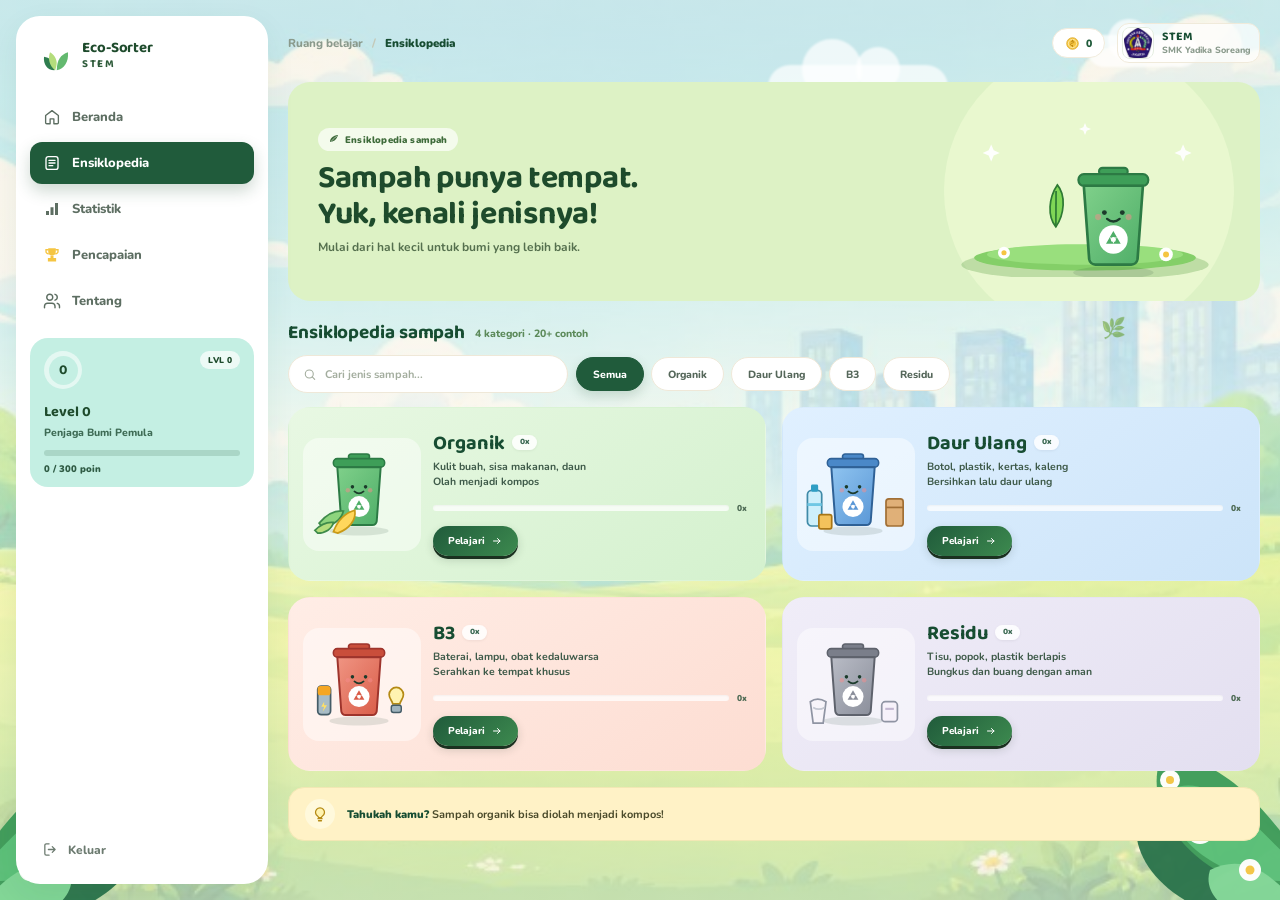
==== commit c788f74f: "Update tampilan dan fitur" ====
--- a/game.html
+++ b/game.html
@@ -126,7 +126,101 @@
     <path d="M12 2.5 20 6v6.2c0 4.6-3.3 8-8 9.3-4.7-1.3-8-4.7-8-9.3V6z" fill="currentColor"/>
     <path d="m8.5 12.2 2.4 2.4 4.6-4.9" fill="none" stroke="#fff" stroke-width="2" stroke-linecap="round" stroke-linejoin="round"/>
   </symbol>
+  <symbol id="i-users" viewBox="0 0 24 24">
+    <path d="M16 21v-2a4 4 0 0 0-4-4H6a4 4 0 0 0-4 4v2" fill="none" stroke="currentColor" stroke-width="1.9" stroke-linecap="round"/>
+    <circle cx="9" cy="7" r="4" fill="none" stroke="currentColor" stroke-width="1.9"/>
+    <path d="M22 21v-2a4 4 0 0 0-3-3.87M16 3.13a4 4 0 0 1 0 7.75" fill="none" stroke="currentColor" stroke-width="1.9" stroke-linecap="round"/>
+  </symbol>
+  <symbol id="i-mail" viewBox="0 0 24 24">
+    <rect x="3" y="5" width="18" height="14" rx="3" fill="none" stroke="currentColor" stroke-width="1.9"/>
+    <path d="m3 7 9 6 9-6" fill="none" stroke="currentColor" stroke-width="1.9" stroke-linecap="round" stroke-linejoin="round"/>
+  </symbol>
+  <symbol id="i-school" viewBox="0 0 24 24">
+    <path d="M12 3 2 8l10 5 10-5-10-5z" fill="none" stroke="currentColor" stroke-width="1.9" stroke-linecap="round" stroke-linejoin="round"/>
+    <path d="M6 10.5v6c0 2 3 4 6 4s6-2 6-4v-6M2 14l10 5 10-5" fill="none" stroke="currentColor" stroke-width="1.9" stroke-linecap="round" stroke-linejoin="round"/>
+  </symbol>
+  <symbol id="i-palette" viewBox="0 0 24 24">
+    <path d="M12 3a9 9 0 0 0-9 9c0 4.97 3.58 9 8 9a3 3 0 0 0 3-3c0-.7-.3-1.4-.8-1.9-.5-.5-.7-1.1-.7-1.7 0-1.7 1.3-3 3-3h1.5A5.5 5.5 0 0 0 22 12c0-5-4.5-9-10-9z" fill="none" stroke="currentColor" stroke-width="1.9"/>
+    <circle cx="7.5" cy="10.5" r="1.3" fill="currentColor"/>
+    <circle cx="10.5" cy="7.5" r="1.3" fill="currentColor"/>
+    <circle cx="14.5" cy="7.5" r="1.3" fill="currentColor"/>
+    <circle cx="16.5" cy="11.5" r="1.3" fill="currentColor"/>
+  </symbol>
+  <symbol id="i-code" viewBox="0 0 24 24">
+    <path d="m16 18 6-6-6-6M8 6l-6 6 6 6" fill="none" stroke="currentColor" stroke-width="2" stroke-linecap="round" stroke-linejoin="round"/>
+  </symbol>
+  <symbol id="i-quote" viewBox="0 0 24 24">
+    <path d="M10 11H6a3 3 0 0 1 3-3V6a5 5 0 0 0-5 5v7h6v-7zm10 0h-4a3 3 0 0 1 3-3V6a5 5 0 0 0-5 5v7h6v-7z" fill="currentColor"/>
+  </symbol>
+  <symbol id="i-volume" viewBox="0 0 24 24">
+    <path d="M11 5L6 9H2v6h4l5 4V5z" fill="currentColor"/>
+    <path d="M15.54 8.46a5 5 0 0 1 0 7.07M19.07 4.93a10 10 0 0 1 0 14.14" fill="none" stroke="currentColor" stroke-width="2" stroke-linecap="round"/>
+  </symbol>
+  <symbol id="i-volume-mute" viewBox="0 0 24 24">
+    <path d="M11 5L6 9H2v6h4l5 4V5z" fill="currentColor"/>
+    <line x1="23" y1="9" x2="17" y2="15" stroke="currentColor" stroke-width="2" stroke-linecap="round"/>
+    <line x1="17" y1="9" x2="23" y2="15" stroke="currentColor" stroke-width="2" stroke-linecap="round"/>
+  </symbol>
 </svg>
+
+<!-- ================= GLOBAL NATURE BACKGROUND ================= -->
+<div class="bg-nature" id="bgNature" aria-hidden="true">
+  <div class="bg-hills"></div>
+  <div class="bg-clouds">
+    <span class="c-cloud c1"></span>
+    <span class="c-cloud c2"></span>
+    <span class="c-cloud c3"></span>
+  </div>
+  <div class="bg-foliage-left">
+    <svg viewBox="0 0 220 220" width="220" height="220">
+      <!-- Cluster daun bawah kiri -->
+      <path d="M-20 220 C20 160 60 120 120 140 C140 180 100 220 -20 220 Z" fill="#205B3B"/>
+      <path d="M-10 230 C40 150 90 100 160 110 C180 160 120 230 -10 230 Z" fill="#2A734B"/>
+      <path d="M-30 200 C30 110 80 50 140 60 C160 120 90 200 -30 200 Z" fill="#3D9B59"/>
+      <path d="M-10 180 C50 120 90 70 130 90 C140 140 70 190 -10 180 Z" fill="#58BF77"/>
+      <path d="M-20 230 C20 180 50 150 90 170 C100 200 60 230 -20 230 Z" fill="#7FD695"/>
+      <!-- Bunga aster putih (daisy) -->
+      <g transform="translate(100 130)">
+        <circle cx="0" cy="0" r="14" fill="#FFFFFF"/>
+        <circle cx="0" cy="0" r="6" fill="#F5C542"/>
+      </g>
+      <g transform="translate(50 170)">
+        <circle cx="0" cy="0" r="11" fill="#FFFFFF"/>
+        <circle cx="0" cy="0" r="4.5" fill="#F5C542"/>
+      </g>
+      <g transform="translate(130 80)">
+        <circle cx="0" cy="0" r="10" fill="#FFFFFF"/>
+        <circle cx="0" cy="0" r="4" fill="#F5C542"/>
+      </g>
+    </svg>
+  </div>
+  <div class="bg-foliage-right">
+    <svg viewBox="0 0 220 220" width="220" height="220">
+      <!-- Cluster daun bawah kanan -->
+      <path d="M240 220 C200 160 160 120 100 140 C80 180 120 220 240 220 Z" fill="#205B3B"/>
+      <path d="M230 230 C180 150 130 100 60 110 C40 160 100 230 230 230 Z" fill="#2A734B"/>
+      <path d="M250 200 C190 110 140 50 80 60 C60 120 130 200 250 200 Z" fill="#3D9B59"/>
+      <path d="M230 180 C170 120 130 70 90 90 C80 140 150 190 230 180 Z" fill="#58BF77"/>
+      <path d="M240 230 C200 180 170 150 130 170 C120 200 160 230 240 230 Z" fill="#7FD695"/>
+      <!-- Bunga aster putih (daisy) -->
+      <g transform="translate(120 130)">
+        <circle cx="0" cy="0" r="14" fill="#FFFFFF"/>
+        <circle cx="0" cy="0" r="6" fill="#F5C542"/>
+      </g>
+      <g transform="translate(170 170)">
+        <circle cx="0" cy="0" r="11" fill="#FFFFFF"/>
+        <circle cx="0" cy="0" r="4.5" fill="#F5C542"/>
+      </g>
+      <g transform="translate(90 80)">
+        <circle cx="0" cy="0" r="10" fill="#FFFFFF"/>
+        <circle cx="0" cy="0" r="4" fill="#F5C542"/>
+      </g>
+    </svg>
+  </div>
+  <div class="bg-floating-leaf lf1">🍃</div>
+  <div class="bg-floating-leaf lf2">🌿</div>
+  <div class="bg-floating-leaf lf3">🌱</div>
+</div>
 
 <div class="app" id="app">
   <!-- ================= SIDEBAR ================= -->
@@ -141,6 +235,7 @@
       <button data-page="ensiklopedia" class="active"><svg width="18" height="18"><use href="#i-book"/></svg><span>Ensiklopedia</span></button>
       <button data-page="statistik"><svg width="18" height="18"><use href="#i-chart"/></svg><span>Statistik</span></button>
       <button data-page="pencapaian"><svg width="18" height="18" class="gold"><use href="#i-trophy"/></svg><span>Pencapaian</span></button>
+      <button data-page="tentang"><svg width="18" height="18"><use href="#i-users"/></svg><span>Tentang</span></button>
     </nav>
 
     <div class="level-card" id="sideLevel"></div>
@@ -224,16 +319,19 @@
 
     <!-- ================= STATISTIK ================= -->
     <section class="page" id="page-statistik" hidden>
-      <div class="page-head">
-        <h1>Statistik belajarmu</h1>
-        <p>Langkah kecilmu, dampak besar untuk bumi.</p>
-      </div>
-
-      <div class="stat-hero">
-        <h2>Lihat, kamu makin jago!</h2>
-        <p>Terus belajar agar jadi Penjaga Bumi sejati.</p>
-        <span class="stat-hero-spark s1"></span>
-        <span class="stat-hero-spark s2"></span>
+      <div class="hero hero-stat">
+        <div class="hero-copy">
+          <span class="hero-tag"><svg width="12" height="12"><use href="#i-chart"/></svg> Statistik belajar</span>
+          <h1>Statistik belajarmu</h1>
+          <p>Langkah kecilmu, dampak besar untuk bumi.</p>
+          <div class="stat-speech-bubble">
+            <span class="bubble-tail"></span>
+            <strong>“Lihat, kamu makin jago!”</strong>
+            <p>Terus belajar agar jadi Penjaga Bumi sejati.</p>
+          </div>
+        </div>
+        <div class="hero-art" id="artStat"></div>
+        <span class="hero-glow"></span>
       </div>
 
       <div class="stat-cards" id="statCards"></div>
@@ -276,13 +374,19 @@
 
       <div class="section-head">
         <h2>Koleksi lencana</h2>
-        <span class="section-note" id="badgeCount">3 / 9</span>
+        <span class="section-note" id="badgeCount">0 / 8</span>
         <div class="head-chips">
           <button class="chip active" data-badge-filter="semua">Semua</button>
           <button class="chip" data-badge-filter="terkunci">Terkunci</button>
         </div>
       </div>
       <div class="badge-grid" id="badgeGrid"></div>
+
+      <div class="tip-banner" style="margin-top: 18px;">
+        <span class="tip-ico"><svg width="18" height="18"><use href="#i-bulb"/></svg></span>
+        <p><strong>Mulai petualanganmu dan kumpulkan poin pertamamu!</strong> Terus belajar agar kamu makin jago memilah!</p>
+        <button class="btn-dark sm" id="btnPencapaianMore">Lihat semua <svg width="14" height="14"><use href="#i-arrow"/></svg></button>
+      </div>
 
       <div class="mission-banner" id="missionBanner"></div>
     </section>
@@ -295,6 +399,190 @@
       </div>
       <div class="quiz-card" id="quizCard"></div>
     </section>
+
+    <!-- ================= TENTANG ================= -->
+    <section class="page" id="page-tentang" hidden>
+      <!-- Hero Section -->
+      <div class="hero hero-tentang">
+        <div class="hero-copy">
+          <span class="hero-tag"><svg width="12" height="12"><use href="#i-sparkle"/></svg> TENTANG ECO-SORTER</span>
+          <h1>Kenali sosok di balik petualangan hijau ini.</h1>
+          <p>Belajar memilah sampah, dimulai dari kepedulian.</p>
+        </div>
+        <div class="hero-art" id="artTentang"></div>
+        <span class="hero-glow"></span>
+      </div>
+
+      <!-- Main Content Grid -->
+      <div class="about-grid">
+        <!-- Profil Pembuat (Kiri) -->
+        <div class="about-maker-card">
+          <div class="maker-avatar-wrap">
+            <div class="maker-avatar-halo">
+              <svg class="maker-leaf-wreath" viewBox="0 0 180 180" aria-hidden="true">
+                <circle cx="90" cy="90" r="76" fill="#EDF9EE" opacity="0.75"/>
+                <circle cx="90" cy="90" r="72" fill="#E2F5E5" opacity="0.5"/>
+                <!-- Ranting Kiri -->
+                <path d="M 45 142 C 26 112 26 68 52 38" fill="none" stroke="#3E8D4D" stroke-width="2.2" stroke-linecap="round"/>
+                <path d="M 38 136 C 24 135 18 122 28 116 C 37 114 42 125 38 136 Z" fill="#4AA85B"/>
+                <path d="M 28 116 Q 33 125 38 136" fill="none" stroke="#FFFFFF" stroke-width="0.8" opacity="0.6"/>
+                <path d="M 44 120 C 30 114 26 99 38 96 C 47 98 48 110 44 120 Z" fill="#66C275"/>
+                <path d="M 32 94 C 18 88 18 72 30 70 C 40 73 40 85 32 94 Z" fill="#4AA85B"/>
+                <path d="M 30 70 Q 31 82 32 94" fill="none" stroke="#FFFFFF" stroke-width="0.8" opacity="0.6"/>
+                <path d="M 39 74 C 27 64 30 48 42 49 C 49 55 46 67 39 74 Z" fill="#78D383"/>
+                <path d="M 43 50 C 34 38 42 24 54 28 C 58 36 51 46 43 50 Z" fill="#52B263"/>
+                <path d="M 52 38 C 50 25 62 16 70 23 C 71 33 61 38 52 38 Z" fill="#8CE295"/>
+                <!-- Ranting Kanan -->
+                <path d="M 135 142 C 154 112 154 68 128 38" fill="none" stroke="#3E8D4D" stroke-width="2.2" stroke-linecap="round"/>
+                <path d="M 122 136 C 136 135 142 122 132 116 C 123 114 118 125 122 136 Z" fill="#4AA85B"/>
+                <path d="M 132 116 Q 127 125 122 136" fill="none" stroke="#FFFFFF" stroke-width="0.8" opacity="0.6"/>
+                <path d="M 116 120 C 130 114 134 99 122 96 C 113 98 112 110 116 120 Z" fill="#66C275"/>
+                <path d="M 128 94 C 142 88 142 72 130 70 C 120 73 120 85 128 94 Z" fill="#4AA85B"/>
+                <path d="M 130 70 Q 129 82 128 94" fill="none" stroke="#FFFFFF" stroke-width="0.8" opacity="0.6"/>
+                <path d="M 121 74 C 133 64 130 48 118 49 C 111 55 114 67 121 74 Z" fill="#78D383"/>
+                <path d="M 117 50 C 126 38 118 24 106 28 C 102 36 109 46 117 50 Z" fill="#52B263"/>
+                <path d="M 128 38 C 130 25 118 16 110 23 C 109 33 119 38 128 38 Z" fill="#8CE295"/>
+              </svg>
+              <div class="maker-avatar-img">
+                <!-- Ganti src di bawah ini dengan file foto profil Anda (contoh: assets/foto-pembuat.jpg atau foto.png) -->
+                <img id="makerPhoto" class="maker-photo" src="foto-urr.JPEG" alt="Foto Profil Pembuat" title="Foto Profil Pembuat">
+              </div>
+            </div>
+          </div>
+
+          <h2 class="maker-name">Renaissan Addakhil Ardia</h2>
+          <p class="maker-role">Perancang &amp; Pengembang Website</p>
+
+          <div class="maker-quote-card">
+            <svg width="18" height="18" class="quote-ico"><use href="#i-quote"/></svg>
+            <p>“Doa tanpa usaha itu bodoh,<br>
+                usaha tanpa doa itu sombong.”</p>
+          </div>
+
+          <div class="maker-info-list">
+            <div class="maker-info-item">
+              <span class="maker-info-ico"><svg width="18" height="18"><use href="#i-school"/></svg></span>
+              <div class="maker-info-text">
+                <small> Sekolah </small>
+                <strong>SMK Yadika Soreang</strong>
+              </div>
+            </div>
+            <div class="maker-info-item">
+              <span class="maker-info-ico"><svg width="18" height="18"><use href="#i-book"/></svg></span>
+              <div class="maker-info-text">
+                <small>Program studi</small>
+                <strong>Rekayasa Perangkat Lunak</strong>
+              </div>
+            </div>
+          </div>
+
+          <div class="maker-skills-list">
+            <span class="maker-skill-tag"><svg width="14" height="14"><use href="#i-palette"/></svg> Desain UI/UX</span>
+            <span class="maker-skill-tag"><svg width="14" height="14"><use href="#i-code"/></svg> Pengembangan web</span>
+          </div>
+        </div>
+
+        <!-- Kolom Kanan (Tujuan & Kontak) -->
+        <div class="about-right-col">
+          <!-- Tujuan Pembuatan -->
+          <div class="about-feature-card">
+            <div class="afc-header">
+              <span class="afc-icon-badge leaf-badge"><svg width="22" height="22"><use href="#i-leaf-small"/></svg></span>
+              <h3>Dibuat dengan tujuan baik</h3>
+            </div>
+            <p class="afc-desc">Eco-Sorter STEM adalah media belajar berbasis permainan untuk mengenalkan pemilahan sampah dan kebiasaan peduli lingkungan.</p>
+            <div class="afc-tags-row">
+              <div class="afc-tag-pill">
+                <svg width="18" height="18"><use href="#i-book"/></svg>
+                <span>Belajar lewat eksplorasi</span>
+              </div>
+              <div class="afc-tag-pill">
+                <svg width="18" height="18"><use href="#i-bin"/></svg>
+                <span>Berlatih memilah sampah</span>
+              </div>
+            </div>
+          </div>
+
+          <!-- Kontak -->
+          <div class="about-feature-card about-connect-card">
+            <div class="afc-header">
+              <span class="afc-icon-badge mail-badge"><svg width="22" height="22"><use href="#i-mail"/></svg></span>
+              <h3>Mari terhubung</h3>
+            </div>
+            <p class="afc-desc">Punya ide atau masukan untuk Eco-Sorter?</p>
+            <div class="afc-connect-row">
+              <div class="contact-email-pill">
+                <svg width="16" height="16"><use href="#i-mail"/></svg>
+                <span>renaissanaddakhilardia@gmail.com</span>
+              </div>
+              <a href="mailto:renaissanaddakhilardia@gmail.com" class="btn-dark sm btn-hubungi-pembuat">
+                Hubungi pembuat <svg width="14" height="14"><use href="#i-arrow"/></svg>
+              </a>
+            </div>
+            <svg class="connect-paper-plane" viewBox="0 0 120 50" aria-hidden="true">
+              <path d="M10 40 Q 60 5 105 18" fill="none" stroke="#68B880" stroke-width="1.8" stroke-dasharray="4 4"/>
+              <g transform="translate(100 12) rotate(15)">
+                <path d="M0 0 L18 8 L4 11 L1 18 Z" fill="#429A5B"/>
+              </g>
+            </svg>
+          </div>
+        </div>
+      </div>
+
+      <!-- Anggota Kelompok Section -->
+      <div class="about-team-card">
+        <div class="about-team-header">
+          <div class="team-title-group">
+            <span class="team-ico-wrap"><svg width="20" height="20"><use href="#i-users"/></svg></span>
+            <h3>Nama Anggota kelompok lainnya</h3>
+          </div>
+        </div>
+        <div class="about-team-grid">
+          <div class="team-member-item">
+            <span class="member-ava"><svg width="16" height="16"><use href="#i-users"/></svg></span>
+            <span class="member-name">Dika Ramadan</span>
+          </div>
+          <div class="team-member-item">
+            <span class="member-ava"><svg width="16" height="16"><use href="#i-users"/></svg></span>
+            <span class="member-name">Firdy Bambang Pratama</span>
+          </div>
+          <div class="team-member-item">
+            <span class="member-ava"><svg width="16" height="16"><use href="#i-users"/></svg></span>
+            <span class="member-name">Khanza Chalista Nasyira Huna</span>
+          </div>
+          <div class="team-member-item">
+            <span class="member-ava"><svg width="16" height="16"><use href="#i-users"/></svg></span>
+            <span class="member-name">Khansa Fadila Putri</span>
+          </div>
+          <div class="team-member-item">
+            <span class="member-ava"><svg width="16" height="16"><use href="#i-users"/></svg></span>
+            <span class="member-name">M.Reski Abdilah</span>
+          </div>
+          <div class="team-member-item">
+            <span class="member-ava"><svg width="16" height="16"><use href="#i-users"/></svg></span>
+            <span class="member-name">Mochammad Rafa Darajat Ramadani</span>
+          </div>
+          <div class="team-member-item">
+            <span class="member-ava"><svg width="16" height="16"><use href="#i-users"/></svg></span>
+            <span class="member-name">Muhammad Bayu Reihandita</span>
+          </div>
+          <div class="team-member-item">
+            <span class="member-ava"><svg width="16" height="16"><use href="#i-users"/></svg></span>
+            <span class="member-name">Ratu Aryani</span>
+          </div>
+          <div class="team-member-item">
+            <span class="member-ava"><svg width="16" height="16"><use href="#i-users"/></svg></span>
+            <span class="member-name">Ridho Akbar Sumartin</span>
+          </div>
+        </div>
+      </div>
+
+      <!-- Footer Halaman Tentang -->
+      <footer class="about-footer-wrap">
+        <svg width="16" height="16" class="about-footer-leaf"><use href="#i-leaf-small"/></svg>
+        <span>Dibuat dengan kepedulian untuk bumi.</span>
+      </footer>
+    </section>
   </main>
 </div>
 
--- a/styles.css
+++ b/styles.css
@@ -1,30 +1,140 @@
+
 /* =========================================================
-   Eco-Sorter STEM — design system
-   Reference: figma-screenshot.png (floating sidebar + cream)
+   GLOBAL NATURE BACKGROUND & PALETTE (Eco-Sorter STEM)
    ========================================================= */
 :root {
-  --bg: #F6F0E0;
+  --dark-green: #205B3B;
+  --forest: #174D32;
+  --light-green: #DDF2C5;
+  --mint: #D5F1E9;
+  --mint-2: #C4EFE3;
+  --cream: #F7F2E3;
+  --sky: #8EDCF5;
+  --soft-yellow: #FFF2C6;
+  --yellow: #FFF2C6;
+  --bg: #F7F2E3;
   --card: #FFFFFF;
-  --ink: #1E3A24;
-  --ink-deep: #14301C;
-  --text: #3E5A49;
+  --ink: #174D32;
+  --ink-deep: #0E301F;
+  --text: #2F4D39;
   --muted: #8A9A8C;
-  --green: #225134;
-  --green-deep: #1B4128;
-  --lime: #E3F4C0;
-  --mint: #DFF3E6;
-  --mint-2: #B6E6DA;
-  --blue: #DEEBFA;
-  --peach: #FCE0D5;
-  --lavender: #E6DEF6;
-  --yellow: #FBF3D2;
-  --line: #F0EADA;
-  --line-2: #E7E0CF;
-  --gold: #E9B94A;
-  --shadow: 0 10px 30px rgba(34, 81, 52, .06);
-  --shadow-lg: 0 18px 44px rgba(34, 81, 52, .12);
-  --radius: 20px;
-}
+  --green: #205B3B;
+  --green-deep: #174D32;
+  --lime: #DDF2C5;
+  --blue: #E0F0FF;
+  --peach: #FFEDE6;
+  --lavender: #EFEFF5;
+  --line: #EFE8D8;
+  --line-2: #E5DDCB;
+  --gold: #F5C542;
+  --shadow: 0 10px 30px rgba(32, 91, 59, .07);
+  --shadow-lg: 0 18px 44px rgba(32, 91, 59, .12);
+  --radius: 22px;
+}
+
+/* Background nature layer - Background 1 for Beranda, Ensiklopedia, Statistik, Pencapaian, Tentang */
+.bg-nature {
+  position: fixed;
+  inset: 0;
+  pointer-events: none;
+  z-index: 0;
+  overflow: hidden;
+  background:
+    linear-gradient(180deg, rgba(247, 242, 227, 0.72) 0%, rgba(247, 242, 227, 0.55) 40%, rgba(247, 242, 227, 0.68) 100%),
+    url('assets/bg-dashboard.jpg') no-repeat center bottom / cover;
+}
+
+.bg-clouds {
+  position: absolute;
+  top: 20px;
+  left: 0;
+  right: 0;
+  height: 120px;
+}
+
+.c-cloud {
+  position: absolute;
+  background: rgba(255, 255, 255, 0.7);
+  border-radius: 99px;
+  filter: blur(1px);
+}
+.c-cloud::before, .c-cloud::after {
+  content: "";
+  position: absolute;
+  background: inherit;
+  border-radius: 50%;
+}
+.c-cloud.c1 {
+  width: 140px; height: 38px; top: 20px; left: 10%;
+  animation: driftCloud 45s linear infinite;
+}
+.c-cloud.c1::before { width: 50px; height: 50px; top: -20px; left: 24px; }
+.c-cloud.c1::after { width: 36px; height: 36px; top: -14px; left: 66px; }
+
+.c-cloud.c2 {
+  width: 180px; height: 44px; top: 45px; left: 60%;
+  animation: driftCloud 60s linear infinite -20s;
+}
+.c-cloud.c2::before { width: 60px; height: 60px; top: -26px; left: 34px; }
+.c-cloud.c2::after { width: 44px; height: 44px; top: -18px; left: 88px; }
+
+.c-cloud.c3 {
+  width: 110px; height: 32px; top: 15px; left: 85%;
+  animation: driftCloud 50s linear infinite -10s;
+}
+.c-cloud.c3::before { width: 42px; height: 42px; top: -16px; left: 20px; }
+
+@keyframes driftCloud {
+  0% { transform: translateX(0); }
+  50% { transform: translateX(35px); }
+  100% { transform: translateX(0); }
+}
+
+.bg-foliage-left {
+  position: absolute;
+  bottom: -20px;
+  left: -20px;
+  width: 220px;
+  height: 220px;
+  z-index: 1;
+  opacity: .95;
+  transform-origin: bottom left;
+  animation: swayGrass 8s ease-in-out infinite alternate;
+}
+
+.bg-foliage-right {
+  position: absolute;
+  bottom: -20px;
+  right: -20px;
+  width: 220px;
+  height: 220px;
+  z-index: 1;
+  opacity: .95;
+  transform-origin: bottom right;
+  animation: swayGrass 9s ease-in-out infinite alternate-reverse;
+}
+
+@keyframes swayGrass {
+  0% { transform: rotate(0deg); }
+  100% { transform: rotate(2.5deg); }
+}
+
+.bg-floating-leaf {
+  position: absolute;
+  font-size: 20px;
+  opacity: .55;
+  animation: floatLeaf 16s ease-in-out infinite;
+}
+.bg-floating-leaf.lf1 { top: 15%; left: 8%; animation-duration: 18s; }
+.bg-floating-leaf.lf2 { top: 35%; right: 12%; animation-duration: 22s; animation-delay: -6s; }
+.bg-floating-leaf.lf3 { top: 65%; left: 15%; animation-duration: 20s; animation-delay: -11s; }
+
+@keyframes floatLeaf {
+  0% { transform: translateY(0) rotate(0deg); }
+  50% { transform: translateY(-28px) translateX(14px) rotate(18deg); }
+  100% { transform: translateY(0) rotate(0deg); }
+}
+
 * { box-sizing: border-box; margin: 0; padding: 0; }
 html { scroll-behavior: smooth; }
 body {
@@ -53,6 +163,8 @@
   margin: 0 auto;
   padding: 16px;
   min-height: 100vh;
+  position: relative;
+  z-index: 1;
 }
 .main { flex: 1; min-width: 0; padding: 4px 4px 40px 0; }
 
@@ -337,51 +449,69 @@
 .chip.active { background: var(--green); color: #fff; border-color: var(--green); box-shadow: 0 5px 12px rgba(34,81,52,.18); }
 
 /* ---------- encyclopedia cards ---------- */
-.eco-grid { display: grid; grid-template-columns: repeat(2, minmax(0, 1fr)); gap: 14px; }
+.eco-grid { display: grid; grid-template-columns: repeat(2, minmax(0, 1fr)); gap: 16px; }
 .eco-card {
-  border-radius: 20px;
-  padding: 14px 16px 14px 12px;
-  min-height: 168px;
+  border-radius: 22px;
+  padding: 16px 18px 16px 14px;
+  min-height: 174px;
   display: grid;
   grid-template-columns: 118px minmax(0, 1fr);
-  gap: 10px;
-  align-items: center;
-  transition: transform .18s, box-shadow .18s;
-}
-.eco-card:hover { transform: translateY(-3px); box-shadow: 0 14px 26px rgba(34,81,52,.09); }
-.eco-card.mint { background: var(--mint); }
-.eco-card.blue { background: var(--blue); }
-.eco-card.peach { background: var(--peach); }
-.eco-card.lavender { background: var(--lavender); }
-.eco-art { display: grid; place-items: center; }
-.eco-art svg { width: 116px; height: auto; }
+  gap: 12px;
+  align-items: center;
+  transition: transform .22s ease, box-shadow .22s ease;
+  border: 1.5px solid transparent;
+  position: relative;
+}
+.eco-card:hover {
+  transform: translateY(-4px) scale(1.01);
+  box-shadow: 0 16px 32px rgba(34,81,52,.11);
+}
+.eco-card.mint { background: linear-gradient(145deg, #E8F8E3 0%, #d4f1ce 100%); }
+.eco-card.mint:hover { border-color: rgba(79,174,104,.25); }
+.eco-card.blue { background: linear-gradient(145deg, #E0F0FF 0%, #cce4f9 100%); }
+.eco-card.blue:hover { border-color: rgba(90,151,214,.25); }
+.eco-card.peach { background: linear-gradient(145deg, #FFEDE6 0%, #fdddd2 100%); }
+.eco-card.peach:hover { border-color: rgba(217,92,72,.2); }
+.eco-card.lavender { background: linear-gradient(145deg, #F0EDF8 0%, #e3dff0 100%); }
+.eco-card.lavender:hover { border-color: rgba(138,142,154,.25); }
+.eco-art {
+  display: grid; place-items: center;
+  background: rgba(255,255,255,.45);
+  border-radius: 16px; padding: 8px;
+  transition: transform .25s ease;
+}
+.eco-card:hover .eco-art { transform: scale(1.06); }
+.eco-art svg { width: 100px; height: auto; }
 .eco-info { min-width: 0; }
 .eco-info h3 {
   display: flex; align-items: center; gap: 7px;
-  font: 700 19px/1 "Baloo 2", sans-serif; color: var(--ink);
+  font: 700 20px/1 "Baloo 2", sans-serif; color: var(--ink);
 }
 .eco-count {
-  display: inline-block; background: rgba(255,255,255,.72);
+  display: inline-block; background: rgba(255,255,255,.85);
   color: #3E6B55; font-size: 8.5px; font-weight: 900;
-  padding: 3px 7px; border-radius: 99px;
-}
-.eco-info p { margin-top: 5px; font-size: 10.5px; font-weight: 700; color: #3E5A49; line-height: 1.45; }
-.eco-progress { display: flex; align-items: center; gap: 8px; margin-top: 10px; }
-.eco-progress .bar { flex: 1; height: 5px; border-radius: 99px; background: rgba(255,255,255,.7); overflow: hidden; }
-.eco-progress .bar span { display: block; height: 100%; border-radius: inherit; background: #4FAE68; }
-.eco-card.blue .eco-progress .bar span { background: #5A97D6; }
-.eco-card.peach .eco-progress .bar span { background: #D95C48; }
-.eco-card.lavender .eco-progress .bar span { background: #8A8E9A; }
+  padding: 3px 8px; border-radius: 99px;
+  backdrop-filter: blur(4px);
+  box-shadow: 0 1px 3px rgba(0,0,0,.06);
+}
+.eco-info p { margin-top: 6px; font-size: 10.5px; font-weight: 700; color: #3E5A49; line-height: 1.5; }
+.eco-progress { display: flex; align-items: center; gap: 8px; margin-top: 12px; }
+.eco-progress .bar { flex: 1; height: 6px; border-radius: 99px; background: rgba(255,255,255,.75); overflow: hidden; box-shadow: inset 0 1px 2px rgba(0,0,0,.04); }
+.eco-progress .bar span { display: block; height: 100%; border-radius: inherit; background: linear-gradient(90deg, #4FAE68, #6CD68A); transition: width .4s ease; }
+.eco-card.blue .eco-progress .bar span { background: linear-gradient(90deg, #5A97D6, #7BB4E8); }
+.eco-card.peach .eco-progress .bar span { background: linear-gradient(90deg, #D95C48, #E8826E); }
+.eco-card.lavender .eco-progress .bar span { background: linear-gradient(90deg, #8A8E9A, #A6AABB); }
 .eco-progress .lbl { font-size: 8.5px; font-weight: 900; color: #4E6B55; }
 .eco-learn {
   display: inline-flex; align-items: center; gap: 6px;
-  margin-top: 10px; background: var(--green); color: #fff;
-  border-radius: 99px; padding: 7px 13px;
-  font-size: 9.5px; font-weight: 800;
-  box-shadow: 0 3px 0 #1B3120;
+  margin-top: 12px; background: linear-gradient(135deg, var(--green), #3D8A4F);
+  color: #fff;
+  border-radius: 99px; padding: 8px 15px;
+  font-size: 10px; font-weight: 800;
+  box-shadow: 0 3px 0 #1B3120, 0 4px 10px rgba(27,49,32,.18);
   transition: transform .15s, box-shadow .15s;
 }
-.eco-learn:hover { transform: translateY(-1px); box-shadow: 0 4px 0 #1B3120; }
+.eco-learn:hover { transform: translateY(-2px); box-shadow: 0 5px 0 #1B3120, 0 8px 16px rgba(27,49,32,.2); }
 .eco-learn:active { transform: translateY(1px); box-shadow: 0 1px 0 #1B3120; }
 .eco-empty { grid-column: 1 / -1; padding: 26px; text-align: center; font-weight: 800; font-size: 11.5px; color: #8A9A8C; background: #fff; border: 1px dashed var(--line-2); border-radius: 16px; }
 
@@ -401,35 +531,126 @@
 .tip-banner p { flex: 1; font-size: 11px; font-weight: 700; color: #4A4A2A; }
 .tip-banner p strong { font-weight: 900; color: var(--ink); }
 
+
 /* ---------- missions ---------- */
-.mission-grid { display: grid; grid-template-columns: repeat(3, minmax(0, 1fr)); gap: 14px; }
+.mission-grid { display: grid; grid-template-columns: repeat(3, minmax(0, 1fr)); gap: 20px; }
 .mission-card {
-  background: #fff; border: 1px solid var(--line); border-radius: 20px;
-  padding: 18px; box-shadow: var(--shadow);
+  background: #fff; border: 1.5px solid var(--line); border-radius: 24px;
+  overflow: hidden; box-shadow: 0 4px 14px rgba(32,91,59,.06);
   display: flex; flex-direction: column;
-  transition: transform .18s;
-}
-.mission-card:hover { transform: translateY(-3px); }
-.mission-card .num { font-size: 9.5px; font-weight: 900; letter-spacing: .1em; color: #8A9A8C; }
-.mission-card h3 { font: 700 18px "Baloo 2", sans-serif; color: var(--ink); margin: 5px 0 2px; }
-.mission-card p { font-size: 10.5px; font-weight: 700; color: #8A9A8C; }
-.mission-card .stars { display: flex; gap: 3px; margin: 11px 0; color: #E4E9E2; }
-.mission-card .stars .on { color: #F4BC2B; }
-.mission-card .stars svg { width: 18px; height: 18px; }
-.mission-card button { margin-top: auto; width: 100%; }
-.mission-card.locked { opacity: .62; }
+  transition: transform .24s ease, box-shadow .24s ease, border-color .24s ease;
+  position: relative;
+}
+.mission-card:hover {
+  transform: translateY(-5px);
+  box-shadow: 0 16px 32px rgba(32,91,59,.12);
+  border-color: rgba(79,174,104,.4);
+}
+.mission-thumb {
+  width: 100%;
+  height: 125px;
+  background: #E8F6FA;
+  overflow: hidden;
+  position: relative;
+  border-bottom: 1.5px solid var(--line);
+}
+.mission-thumb svg {
+  width: 100%;
+  height: 100%;
+  object-fit: cover;
+  transition: transform .35s ease;
+}
+.mission-card:hover .mission-thumb svg {
+  transform: scale(1.05);
+}
+.mission-content {
+  padding: 16px 18px 18px;
+  display: flex;
+  flex-direction: column;
+  flex: 1;
+}
+.mission-top-row {
+  display: flex;
+  align-items: center;
+  justify-content: space-between;
+  margin-bottom: 6px;
+}
+.mission-badge {
+  font-size: 8.5px; font-weight: 900; letter-spacing: .12em; color: #fff;
+  background: linear-gradient(135deg, var(--green), #3E9B56);
+  display: inline-block; padding: 3px 10px; border-radius: 99px;
+  box-shadow: 0 2px 6px rgba(32,91,59,.2);
+}
+.mission-badge.locked-badge {
+  background: #A0ADA4;
+  box-shadow: none;
+}
+.mission-card h3 { font: 700 19px/1.25 "Baloo 2", sans-serif; color: var(--ink); margin: 4px 0 2px; }
+.mission-card p { font-size: 11px; font-weight: 700; color: #7A8E80; line-height: 1.4; }
+.mission-card .stars { display: flex; gap: 4px; margin: 12px 0; color: #E4E9E2; }
+.mission-card .stars .on { color: #F4BC2B; filter: drop-shadow(0 2px 3px rgba(244,188,43,.4)); }
+.mission-card .stars svg { width: 20px; height: 20px; }
+.mission-card button {
+  margin-top: auto; width: 100%; border-radius: 12px;
+  font-size: 11px; font-weight: 800; padding: 10px 0;
+  display: flex; align-items: center; justify-content: center; gap: 6px;
+}
+.mission-card.locked {
+  opacity: .75;
+  background: #FAFCFA;
+}
+.mission-card.locked .mission-thumb {
+  filter: grayscale(.4) opacity(.85);
+}
+.mission-card.locked:hover {
+  transform: none;
+  box-shadow: 0 4px 14px rgba(32,91,59,.06);
+  border-color: var(--line);
+}
+.btn-locked {
+  background: #EAEFEA !important;
+  color: #7B8C80 !important;
+  cursor: not-allowed;
+}
+
 
 /* ---------- statistics ---------- */
-.stat-hero {
+.hero-stat {
   position: relative; overflow: hidden;
-  background: var(--lime); border-radius: 18px;
-  padding: 18px 22px; margin-top: 14px;
-}
-.stat-hero h2 { font: 700 19px "Baloo 2", sans-serif; color: #1E4B2C; }
-.stat-hero p { font-size: 11px; font-weight: 700; color: #55704E; margin-top: 2px; }
-.stat-hero-spark { position: absolute; border-radius: 50%; background: #F1FBDC; opacity: .8; }
-.stat-hero-spark.s1 { width: 90px; height: 90px; right: 26px; top: -28px; }
-.stat-hero-spark.s2 { width: 44px; height: 44px; right: 120px; bottom: -14px; }
+  background: linear-gradient(135deg, #E6F8DC 0%, #D5F1CA 100%);
+  border-radius: 24px;
+  border: 1.5px solid #CFEBC0;
+  padding: 24px 30px;
+  margin-top: 14px;
+  display: grid;
+  grid-template-columns: minmax(0, 1fr) 300px;
+  align-items: center;
+  gap: 16px;
+  box-shadow: 0 8px 24px rgba(32,91,59,.06);
+}
+.stat-speech-bubble {
+  margin-top: 14px;
+  background: #FFFFFF;
+  border-radius: 16px;
+  padding: 12px 16px;
+  display: inline-block;
+  box-shadow: 0 4px 14px rgba(32,91,59,.07);
+  border: 1px solid #E6F2DE;
+  position: relative;
+  max-width: 440px;
+}
+.stat-speech-bubble strong {
+  display: block;
+  font: 700 13.5px "Baloo 2", sans-serif;
+  color: var(--ink);
+}
+.stat-speech-bubble p {
+  font-size: 10.5px;
+  font-weight: 700;
+  color: #55704E;
+  margin-top: 2px;
+}
+
 .stat-cards { display: grid; grid-template-columns: repeat(4, minmax(0, 1fr)); gap: 12px; margin-top: 14px; }
 .stat-box {
   background: #fff; border: 1px solid var(--line); border-radius: 16px;
@@ -505,39 +726,70 @@
 .lp-bar span { display: block; height: 100%; border-radius: inherit; background: #225134; transition: width .5s; }
 .lp-pct { text-align: right; font-size: 8.5px; font-weight: 900; color: #3E6B55; margin-top: 3px; }
 
-.badge-grid { display: grid; grid-template-columns: repeat(3, minmax(0, 1fr)); gap: 12px; }
+.badge-grid { display: grid; grid-template-columns: repeat(3, minmax(0, 1fr)); gap: 16px; margin-top: 14px; }
 .badge-card {
   position: relative;
-  background: var(--mint);
-  border-radius: 16px;
-  padding: 12px 14px;
-  display: flex; align-items: center; gap: 11px;
-  min-height: 96px;
-  transition: transform .18s;
-}
-.badge-card:hover { transform: translateY(-2px); }
-.badge-card.locked { background: #E3E8E7; }
-.badge-art { width: 54px; height: 54px; flex: none; display: grid; place-items: center; }
-.badge-art svg { width: 54px; height: 54px; }
-.badge-card h3 { font: 700 12px/1.2 "Baloo 2", sans-serif; color: var(--ink); }
-.badge-card p { font-size: 9px; font-weight: 700; color: #5D7565; margin-top: 3px; line-height: 1.35; }
+  background: #FFFFFF;
+  border: 1.5px solid var(--line);
+  border-radius: 20px;
+  padding: 16px 16px 14px;
+  display: flex; align-items: center; gap: 14px;
+  min-height: 104px;
+  box-shadow: 0 4px 14px rgba(32,91,59,.05);
+  cursor: pointer;
+  user-select: none;
+  transition: transform .2s ease, box-shadow .2s ease, border-color .2s ease;
+}
+.badge-card:hover {
+  transform: translateY(-4px);
+  box-shadow: 0 14px 28px rgba(32,91,59,.11);
+  border-color: rgba(79,174,104,.4);
+}
+.badge-card.locked {
+  background: #FCFDFB;
+  opacity: .88;
+}
+.badge-card.unlocked {
+  border-color: #D2EED0;
+  background: linear-gradient(145deg, #FFFFFF 0%, #F5FBF3 100%);
+}
+.badge-art {
+  width: 58px; height: 58px; flex: none; display: grid; place-items: center;
+  border-radius: 18px; background: #F4F9F2;
+  transition: transform .22s ease;
+}
+.badge-card:hover .badge-art { transform: scale(1.08); }
+.badge-art svg { width: 48px; height: 48px; }
+.badge-info {
+  flex: 1;
+  min-width: 0;
+}
+.badge-card h3 { font: 700 14px/1.2 "Baloo 2", sans-serif; color: var(--ink); }
+.badge-card p { font-size: 10px; font-weight: 700; color: #647D6C; margin-top: 3px; line-height: 1.35; }
 .b-status {
-  display: inline-flex; align-items: center; gap: 3px;
-  margin-top: 5px; font-size: 8px; font-weight: 900;
-  color: #2F7D4F; background: rgba(255,255,255,.7);
-  padding: 3px 7px; border-radius: 99px;
+  display: inline-flex; align-items: center; gap: 4px;
+  margin-top: 7px; font-size: 8.5px; font-weight: 900;
+  color: #205B3B; background: #E4F5E6;
+  padding: 3px 9px; border-radius: 99px;
+  box-shadow: 0 1px 3px rgba(32,91,59,.1);
+}
+.b-status.locked-pill {
+  color: #7D8C82;
+  background: #EEF4EB;
+  box-shadow: none;
 }
 .b-status svg { width: 9px; height: 9px; }
-.b-progress { margin-top: 6px; height: 4px; border-radius: 99px; background: rgba(255,255,255,.75); overflow: hidden; }
-.b-progress span { display: block; height: 100%; border-radius: inherit; background: #6EA9E6; }
-.b-progress-label { font-size: 7.5px; font-weight: 800; color: #7D8C82; margin-top: 3px; }
+.b-progress { margin-top: 7px; height: 6px; border-radius: 99px; background: #EEF4EB; overflow: hidden; width: 100%; }
+.b-progress span { display: block; height: 100%; border-radius: inherit; background: linear-gradient(90deg, #4FAE68, #72D489); }
+.b-progress-label { font-size: 8.5px; font-weight: 900; color: #7D8C82; margin-top: 3px; }
 .b-lock {
-  position: absolute; top: 8px; right: 8px;
-  width: 18px; height: 18px; border-radius: 50%;
-  background: #fff; color: #7D8C82;
+  position: absolute; top: 10px; right: 10px;
+  width: 22px; height: 22px; border-radius: 50%;
+  background: #F0F4EF; color: #8A9A8C;
   display: grid; place-items: center;
-}
-.b-lock svg { width: 10px; height: 10px; }
+  box-shadow: 0 2px 4px rgba(0,0,0,.04);
+}
+.b-lock svg { width: 11px; height: 11px; }
 
 .mission-banner {
   margin-top: 14px; background: var(--yellow);
@@ -685,40 +937,93 @@
 }
 
 /* detail modal */
-.modal.detail-modal { max-width: 740px; text-align: left; padding: 24px 26px; max-height: 88vh; overflow-y: auto; }
-.dm-head { display: flex; align-items: center; gap: 16px; padding-right: 24px; padding-bottom: 16px; border-bottom: 2px solid #EEF2EA; }
-.dm-art { width: 112px; height: 112px; flex: none; border-radius: 18px; background: #F7FAF4; display: grid; place-items: center; }
+.modal.detail-modal { max-width: 740px; text-align: left; padding: 28px 30px; max-height: 88vh; overflow-y: auto; border-radius: 24px; }
+.dm-head { display: flex; align-items: center; gap: 18px; padding-right: 24px; padding-bottom: 18px; border-bottom: 2px solid #EEF2EA; }
+.dm-art {
+  width: 116px; height: 116px; flex: none; border-radius: 20px;
+  background: linear-gradient(145deg, #F7FAF4, #EDF5E8); display: grid; place-items: center;
+  box-shadow: 0 4px 12px rgba(34,81,52,.06);
+}
 .dm-art svg { width: 104px; height: auto; }
-.dm-badge { display: inline-block; border-radius: 99px; padding: 4px 11px; font-size: 8.5px; font-weight: 900; text-transform: uppercase; letter-spacing: .05em; color: #1E3A24; }
-.dm-badge.mint { background: var(--mint); }
-.dm-badge.blue { background: var(--blue); }
-.dm-badge.peach { background: var(--peach); }
-.dm-badge.lavender { background: var(--lavender); }
-.dm-headtext h2 { margin: 7px 0 4px; font-size: 24px; }
-.dm-headtext p { font-size: 11px; line-height: 1.6; color: #3E5A49; }
-.dm-section { margin-top: 18px; }
-.dm-section h4 { display: flex; align-items: center; gap: 8px; font: 700 15px "Baloo 2", sans-serif; color: var(--ink); margin-bottom: 10px; }
-.dm-section h4 span { width: 22px; height: 22px; flex: none; border-radius: 7px; background: var(--green); color: #fff; display: grid; place-items: center; font: 700 12px "Baloo 2", sans-serif; }
-.dm-traits { display: flex; flex-wrap: wrap; gap: 7px; }
-.dm-traits span { display: inline-flex; align-items: center; gap: 5px; background: #F4F9F1; border: 1px solid #E4EEE2; border-radius: 99px; padding: 6px 11px; font-size: 10.5px; font-weight: 800; color: var(--green); }
+.dm-badge {
+  display: inline-block; border-radius: 99px; padding: 4px 12px;
+  font-size: 8.5px; font-weight: 900; text-transform: uppercase; letter-spacing: .06em;
+  color: #1E3A24; box-shadow: 0 1px 3px rgba(0,0,0,.05);
+}
+.dm-badge.mint { background: linear-gradient(135deg, var(--mint), #cff0c8); }
+.dm-badge.blue { background: linear-gradient(135deg, var(--blue), #c0dff9); }
+.dm-badge.peach { background: linear-gradient(135deg, var(--peach), #fdd0c3); }
+.dm-badge.lavender { background: linear-gradient(135deg, var(--lavender), #d8d5eb); }
+.dm-headtext h2 { margin: 7px 0 5px; font-size: 25px; }
+.dm-headtext p { font-size: 11.5px; line-height: 1.65; color: #3E5A49; }
+.dm-section { margin-top: 20px; }
+.dm-section h4 {
+  display: flex; align-items: center; gap: 9px;
+  font: 700 15px "Baloo 2", sans-serif; color: var(--ink); margin-bottom: 11px;
+}
+.dm-section h4 span {
+  width: 24px; height: 24px; flex: none; border-radius: 8px;
+  background: linear-gradient(135deg, var(--green), #4DAA63);
+  color: #fff; display: grid; place-items: center;
+  font: 700 12px "Baloo 2", sans-serif;
+  box-shadow: 0 2px 4px rgba(45,106,56,.2);
+}
+.dm-traits { display: flex; flex-wrap: wrap; gap: 8px; }
+.dm-traits span {
+  display: inline-flex; align-items: center; gap: 5px;
+  background: linear-gradient(135deg, #F4F9F1, #EBF5E7); border: 1px solid #DCE9D8;
+  border-radius: 99px; padding: 7px 13px; font-size: 10.5px; font-weight: 800; color: var(--green);
+  transition: transform .15s, background .15s;
+}
+.dm-traits span:hover { transform: translateY(-1px); background: linear-gradient(135deg, #EBF5E7, #E0EFD9); }
 .dm-traits svg { color: var(--green); }
-.dm-examples { display: grid; grid-template-columns: repeat(2, 1fr); gap: 9px; }
-.dm-examples > div { background: #F8FBF6; border: 1px solid #E8EFE4; border-radius: 12px; padding: 10px 12px; }
-.dm-examples strong { font: 700 12.5px "Baloo 2", sans-serif; color: var(--ink); }
-.dm-examples p { margin-top: 3px; font-size: 10.5px; font-weight: 700; color: #64796C; line-height: 1.5; }
-.dm-steps { list-style: none; display: grid; gap: 7px; }
-.dm-steps li { display: flex; align-items: flex-start; gap: 9px; font-size: 11px; font-weight: 700; color: var(--text); background: #F8FBF6; border-radius: 11px; padding: 9px 11px; }
-.dm-steps b { width: 20px; height: 20px; flex: none; border-radius: 50%; background: #EAF5E3; color: var(--green); display: grid; place-items: center; font: 700 11px "Baloo 2", sans-serif; }
-.dm-why { font-size: 11px; font-weight: 700; line-height: 1.7; color: var(--text); }
-.dm-fact { display: flex; align-items: flex-start; gap: 9px; margin-top: 10px; background: var(--yellow); border: 1px solid #F2E7B4; border-radius: 12px; padding: 10px 12px; color: #4A4A2A; }
+.dm-examples { display: grid; grid-template-columns: repeat(2, 1fr); gap: 10px; }
+.dm-examples > div {
+  background: linear-gradient(145deg, #F8FBF6, #F2F7EF); border: 1px solid #E4EDE0;
+  border-radius: 14px; padding: 12px 14px;
+  transition: transform .15s, box-shadow .15s;
+}
+.dm-examples > div:hover { transform: translateY(-2px); box-shadow: 0 6px 14px rgba(34,81,52,.07); }
+.dm-examples strong { font: 700 13px "Baloo 2", sans-serif; color: var(--ink); }
+.dm-examples p { margin-top: 4px; font-size: 10.5px; font-weight: 700; color: #64796C; line-height: 1.55; }
+.dm-steps { list-style: none; display: grid; gap: 8px; }
+.dm-steps li {
+  display: flex; align-items: flex-start; gap: 10px;
+  font-size: 11px; font-weight: 700; color: var(--text);
+  background: linear-gradient(135deg, #F8FBF6, #F3F8F0); border-radius: 12px; padding: 10px 13px;
+  transition: transform .15s;
+}
+.dm-steps li:hover { transform: translateX(3px); }
+.dm-steps b {
+  width: 22px; height: 22px; flex: none; border-radius: 50%;
+  background: linear-gradient(135deg, #EAF5E3, #D8EDCE); color: var(--green);
+  display: grid; place-items: center; font: 700 11px "Baloo 2", sans-serif;
+}
+.dm-why { font-size: 11.5px; font-weight: 700; line-height: 1.7; color: var(--text); }
+.dm-fact {
+  display: flex; align-items: flex-start; gap: 10px;
+  margin-top: 11px; background: linear-gradient(135deg, var(--yellow), #FFF5D0);
+  border: 1px solid #F2E7B4; border-radius: 14px; padding: 12px 14px; color: #4A4A2A;
+}
 .dm-fact svg { flex: none; margin-top: 1px; }
-.dm-fact p { font-size: 10.5px; font-weight: 700; line-height: 1.6; }
-.dm-dont { display: grid; gap: 6px; }
-.dm-dont > div { display: flex; align-items: center; gap: 7px; font-size: 10.5px; font-weight: 800; color: #9C3F3F; background: #FFF3F3; border-radius: 11px; padding: 8px 11px; }
+.dm-fact p { font-size: 10.5px; font-weight: 700; line-height: 1.65; }
+.dm-dont { display: grid; gap: 7px; }
+.dm-dont > div {
+  display: flex; align-items: center; gap: 8px;
+  font-size: 10.5px; font-weight: 800; color: #9C3F3F;
+  background: linear-gradient(135deg, #FFF3F3, #FFE9E9); border-radius: 12px; padding: 9px 13px;
+  transition: transform .15s;
+}
+.dm-dont > div:hover { transform: translateX(2px); }
 .dm-dont svg { color: #D96B6B; flex: none; }
-.dm-tip { display: flex; align-items: center; gap: 9px; margin-top: 18px; background: var(--mint); border-radius: 12px; padding: 10px 12px; font-size: 11px; font-weight: 800; color: #1E4B2C; }
+.dm-tip {
+  display: flex; align-items: center; gap: 10px;
+  margin-top: 20px; background: linear-gradient(135deg, var(--mint), #D2F0CC);
+  border-radius: 14px; padding: 12px 14px;
+  font-size: 11px; font-weight: 800; color: #1E4B2C;
+}
 .dm-tip svg { flex: none; }
-.dm-actions { display: flex; justify-content: flex-end; gap: 9px; margin-top: 20px; }
+.dm-actions { display: flex; justify-content: flex-end; gap: 10px; margin-top: 22px; }
 
 /* =========================================================
    GAME
@@ -778,7 +1083,7 @@
   max-height: 56vh;
   border-radius: 24px;
   overflow: hidden;
-  background: #D6EFEC;
+  background: url('assets/bg-game.jpg') no-repeat center bottom / cover;
 }
 .scene-bg { position: absolute; inset: 0; width: 100%; height: 100%; }
 
@@ -893,36 +1198,24 @@
 .game-feedback p { font-size: 8.5px; font-weight: 700; color: #6C7B70; margin-top: 1px; }
 .game-feedback button { flex: none; margin-left: auto; }
 
-.game-bins { display: grid; grid-template-columns: repeat(4, minmax(0, 1fr)); gap: 12px; }
-.g-bin {
+
+
+/* result */
+.game-result-wrap {
+  min-height: 100vh;
+  display: grid;
+  place-items: center;
+  padding: 24px;
   position: relative;
-  background: var(--mint);
-  border: 2px solid transparent;
-  border-radius: 18px;
-  padding: 9px 12px;
-  display: flex; align-items: center; gap: 10px;
-  text-align: left;
-  transition: transform .16s, box-shadow .16s;
-}
-.g-bin.daur { background: var(--blue); }
-.g-bin.b3 { background: var(--peach); }
-.g-bin.residu { background: var(--lavender); }
-.g-bin .g-bin-art { width: 50px; height: 54px; flex: none; }
-.g-bin .g-bin-art svg { width: 100%; height: 100%; }
-.g-bin h3 { font: 700 12.5px "Baloo 2", sans-serif; color: var(--ink); display: flex; align-items: center; gap: 4px; }
-.g-bin h3 svg { width: 12px; height: 12px; color: #2F7D4F; }
-.g-bin p { font-size: 7.5px; font-weight: 700; color: #55704E; line-height: 1.35; margin-top: 2px; }
-.g-bin:hover:not(:disabled) { transform: translateY(-3px); box-shadow: 0 10px 22px rgba(34,81,52,.12); }
-.g-bin.hit { box-shadow: 0 0 0 3px #4FAE68; transform: translateY(-3px); }
-.g-bin.miss { box-shadow: 0 0 0 3px #E56B6B; animation: shake .35s; }
-.g-bin:disabled { cursor: default; }
-
-/* result */
-.game-result-wrap { min-height: 100vh; display: grid; place-items: center; padding: 24px; }
+  z-index: 10;
+  background: rgba(0, 0, 0, 0.30);
+}
 .result {
   width: min(520px, 100%); background: #fff; border-radius: 26px;
   padding: 30px; text-align: center; box-shadow: var(--shadow-lg);
   animation: pop .3s ease-out;
+  position: relative;
+  z-index: 11;
 }
 .result .badge { display: inline-block; background: #EAF5E3; color: var(--green); border-radius: 99px; padding: 5px 13px; font-size: 9px; font-weight: 900; text-transform: uppercase; letter-spacing: .08em; }
 .result h1 { font: 700 26px/1.15 "Baloo 2", sans-serif; color: var(--ink); margin: 11px 0 6px; }
@@ -948,7 +1241,7 @@
 @media (max-width: 1240px) {
   .sidebar { width: 228px; flex-basis: 228px; }
   .eco-card { grid-template-columns: 104px minmax(0, 1fr); }
-  .eco-art svg { width: 102px; }
+  .eco-art svg { width: 96px; }
   .hero { grid-template-columns: minmax(0,1fr) 250px; }
   .badge-hero { grid-template-columns: minmax(0,1fr) 240px; }
 }
@@ -971,9 +1264,11 @@
   .board-card, .logout { display: none; }
   .main { padding: 0 0 30px; }
   .eco-grid, .mission-grid, .stat-grid { grid-template-columns: 1fr; }
-  .hero, .badge-hero { grid-template-columns: 1fr; padding: 22px; }
+  .hero, .badge-hero, .hero-stat { grid-template-columns: 1fr; padding: 22px; }
   .hero-art, .badge-hero-art { justify-content: flex-start; max-width: 260px; }
   .hero-art svg, .badge-hero-art svg { max-width: 240px; }
+  .scene-hud-right { top: 12px; right: 12px; }
+  .scene-hint-card { width: min(200px, 45%); }
   .game-bins { grid-template-columns: repeat(2, minmax(0, 1fr)); }
   .game-scene { min-height: 400px; max-height: none; }
   .g-levelbar { min-width: 0; }
@@ -986,8 +1281,8 @@
   .side-nav { order: 3; width: 100%; justify-content: space-between; }
   .side-nav button { flex-direction: column; height: auto; gap: 3px; font-size: 9px; padding: 7px 4px; flex: 1; }
   .search-box { width: 100%; }
-  .eco-card { grid-template-columns: 1fr; text-align: center; padding: 16px; }
-  .eco-art { justify-content: center; }
+  .eco-card { grid-template-columns: 1fr; text-align: center; padding: 18px; }
+  .eco-art { justify-content: center; border-radius: 14px; }
   .eco-info h3 { justify-content: center; }
   .eco-learn { margin-left: auto; margin-right: auto; }
   .badge-grid { grid-template-columns: 1fr; }
@@ -1012,3 +1307,599 @@
   .dm-actions { justify-content: center; }
   .modal.detail-modal { padding: 20px 16px; max-height: 92vh; }
 }
+
+/* =========================================================
+   Halaman Tentang (About)
+   ========================================================= */
+.about-grid {
+  display: grid;
+  grid-template-columns: 360px 1fr;
+  gap: 18px;
+  margin-top: 18px;
+}
+.about-maker-card {
+  background: var(--card);
+  border-radius: var(--radius);
+  padding: 22px 20px;
+  box-shadow: var(--shadow);
+  border: 1px solid #F0EAD8;
+  display: flex;
+  flex-direction: column;
+  align-items: center;
+  text-align: center;
+  position: relative;
+}
+.maker-card-top {
+  width: 100%;
+  display: flex;
+  justify-content: flex-end;
+}
+.maker-sample-badge {
+  background: #E8F5E9;
+  color: #2E7D32;
+  font-size: 9.5px;
+  font-weight: 900;
+  letter-spacing: .03em;
+  padding: 4px 10px;
+  border-radius: 99px;
+  border: 1px solid #C8E6C9;
+}
+.maker-avatar-wrap {
+  margin: 12px 0 16px;
+  position: relative;
+}
+.maker-avatar-halo {
+  position: relative;
+  width: 170px;
+  height: 170px;
+  display: grid;
+  place-items: center;
+}
+.maker-leaf-wreath {
+  position: absolute;
+  inset: -14px;
+  width: calc(100% + 28px);
+  height: calc(100% + 28px);
+  pointer-events: none;
+  filter: drop-shadow(0 3px 6px rgba(46, 125, 50, 0.12));
+}
+.maker-avatar-img {
+  width: 130px;
+  height: 130px;
+  border-radius: 50%;
+  overflow: hidden;
+  border: 4px solid #FFFFFF;
+  outline: 3px solid #63B96F;
+  outline-offset: 3px;
+  box-shadow: 0 0 0 6px rgba(99, 185, 111, 0.18), 0 14px 30px rgba(34, 81, 52, 0.2);
+  background: #E8F5E9;
+  display: flex;
+  align-items: center;
+  justify-content: center;
+  position: relative;
+  z-index: 2;
+  transition: transform .25s ease, box-shadow .25s ease, outline-color .25s ease;
+}
+.maker-avatar-img:hover {
+  transform: scale(1.03);
+  outline-color: #388E3C;
+  box-shadow: 0 0 0 8px rgba(56, 142, 60, 0.25), 0 18px 36px rgba(34, 81, 52, 0.26);
+}
+.maker-avatar-img img,
+.maker-photo {
+  width: 100%;
+  height: 100%;
+  object-fit: cover;
+  border-radius: 50%;
+  display: block;
+}
+.maker-avatar-img svg {
+  width: 100%;
+  height: 100%;
+}
+.maker-name {
+  font: 700 21px/1.2 "Baloo 2", sans-serif;
+  color: #1E4B2C;
+  margin-top: 4px;
+}
+.maker-role {
+  font-size: 12.5px;
+  font-weight: 700;
+  color: #5D7A68;
+  margin-top: 2px;
+}
+.maker-quote-card {
+  margin: 14px 0 16px;
+  padding: 12px 14px;
+  background: #F4F9F2;
+  border-radius: 14px;
+  border: 1px dashed #D2E7D2;
+  display: flex;
+  gap: 10px;
+  align-items: flex-start;
+  text-align: left;
+}
+.maker-quote-card .quote-ico {
+  flex: none;
+  color: #58AB52;
+  margin-top: 1px;
+}
+.maker-quote-card p {
+  font-size: 11.5px;
+  font-weight: 700;
+  line-height: 1.45;
+  color: #385E46;
+  font-style: italic;
+}
+.maker-info-list {
+  width: 100%;
+  display: flex;
+  flex-direction: column;
+  gap: 10px;
+  margin-bottom: 16px;
+}
+.maker-info-item {
+  display: flex;
+  align-items: center;
+  gap: 12px;
+  text-align: left;
+  padding: 8px 12px;
+  background: #FBF9F2;
+  border-radius: 12px;
+  border: 1px solid #F0ECE0;
+}
+.maker-info-ico {
+  width: 32px;
+  height: 32px;
+  border-radius: 8px;
+  background: #E8F4EB;
+  color: var(--green);
+  display: grid;
+  place-items: center;
+  flex: none;
+}
+.maker-info-text small {
+  display: block;
+  font-size: 10px;
+  font-weight: 700;
+  color: #8C9F92;
+  text-transform: uppercase;
+  letter-spacing: .02em;
+}
+.maker-info-text strong {
+  display: block;
+  font-size: 12.5px;
+  font-weight: 800;
+  color: #274D34;
+}
+.maker-skills-list {
+  display: flex;
+  flex-wrap: wrap;
+  gap: 8px;
+  justify-content: center;
+  width: 100%;
+}
+.maker-skill-tag {
+  display: inline-flex;
+  align-items: center;
+  gap: 6px;
+  padding: 6px 12px;
+  border-radius: 99px;
+  background: #EFF7EE;
+  border: 1px solid #CFE6D0;
+  color: #2D6B3C;
+  font-size: 11px;
+  font-weight: 800;
+}
+
+/* Kolom Kanan */
+.about-right-col {
+  display: flex;
+  flex-direction: column;
+  gap: 16px;
+}
+.about-feature-card {
+  background: var(--card);
+  border-radius: var(--radius);
+  padding: 22px 24px;
+  box-shadow: var(--shadow);
+  border: 1px solid #F0EAD8;
+  position: relative;
+  overflow: hidden;
+}
+.afc-header {
+  display: flex;
+  align-items: center;
+  gap: 12px;
+  margin-bottom: 8px;
+}
+.afc-icon-badge {
+  width: 38px;
+  height: 38px;
+  border-radius: 12px;
+  display: grid;
+  place-items: center;
+  flex: none;
+}
+.afc-icon-badge.leaf-badge {
+  background: #EAF7E8;
+  color: #388E3C;
+}
+.afc-icon-badge.mail-badge {
+  background: #E8F5E9;
+  color: #2E7D32;
+}
+.afc-header h3 {
+  font: 700 17px/1.2 "Baloo 2", sans-serif;
+  color: #1E4B2C;
+}
+.afc-desc {
+  font-size: 13px;
+  font-weight: 700;
+  line-height: 1.5;
+  color: #5D7264;
+  margin-bottom: 16px;
+}
+.afc-tags-row {
+  display: flex;
+  gap: 12px;
+  flex-wrap: wrap;
+}
+.afc-tag-pill {
+  display: inline-flex;
+  align-items: center;
+  gap: 8px;
+  padding: 9px 16px;
+  border-radius: 14px;
+  background: #F4FAF2;
+  border: 1px solid #D5EBD4;
+  color: #276239;
+  font-size: 12px;
+  font-weight: 800;
+}
+.about-connect-card {
+  position: relative;
+}
+.afc-connect-row {
+  display: flex;
+  align-items: center;
+  gap: 14px;
+  flex-wrap: wrap;
+}
+.contact-email-pill {
+  display: inline-flex;
+  align-items: center;
+  gap: 8px;
+  padding: 9px 16px;
+  border-radius: 12px;
+  background: #F3F9F2;
+  border: 1px solid #CEE8D0;
+  color: #2B683B;
+  font-size: 12.5px;
+  font-weight: 800;
+}
+.btn-hubungi-pembuat {
+  display: inline-flex;
+  align-items: center;
+  gap: 6px;
+  text-decoration: none;
+  padding: 9px 16px;
+}
+.connect-paper-plane {
+  position: absolute;
+  right: 20px;
+  bottom: 12px;
+  width: 100px;
+  height: 44px;
+  pointer-events: none;
+  opacity: .85;
+}
+.about-sample-banner {
+  margin-top: 2px;
+}
+
+/* Anggota Kelompok */
+.about-team-card {
+  background: var(--card);
+  border-radius: var(--radius);
+  padding: 22px 24px;
+  box-shadow: var(--shadow);
+  border: 1px solid #F0EAD8;
+  margin-top: 18px;
+}
+.about-team-header {
+  display: flex;
+  align-items: center;
+  justify-content: space-between;
+  margin-bottom: 16px;
+}
+.team-title-group {
+  display: flex;
+  align-items: center;
+  gap: 10px;
+}
+.team-ico-wrap {
+  width: 34px;
+  height: 34px;
+  border-radius: 10px;
+  background: #E8F5E9;
+  color: var(--green);
+  display: grid;
+  place-items: center;
+}
+.team-title-group h3 {
+  font: 700 17px/1.2 "Baloo 2", sans-serif;
+  color: #1E4B2C;
+}
+.team-all-btn {
+  display: inline-flex;
+  align-items: center;
+  gap: 5px;
+  font-size: 11px;
+  font-weight: 800;
+  color: #388E3C;
+  background: #EFF7EE;
+  padding: 5px 12px;
+  border-radius: 99px;
+  border: 1px solid #D5EBD4;
+}
+.about-team-grid {
+  display: grid;
+  grid-template-columns: repeat(3, 1fr);
+  gap: 12px;
+}
+.team-member-item {
+  display: flex;
+  align-items: center;
+  gap: 12px;
+  padding: 11px 14px;
+  background: #FDFCF8;
+  border-radius: 14px;
+  border: 1px solid #EAE4D2;
+  transition: transform .2s ease, box-shadow .2s ease, border-color .2s ease, background-color .2s ease;
+}
+.team-member-item:hover {
+  transform: translateY(-2px);
+  background: #FFFFFF;
+  border-color: #A9DAB0;
+  box-shadow: 0 6px 16px rgba(34, 81, 52, .08);
+}
+.member-ava {
+  width: 34px;
+  height: 34px;
+  border-radius: 50%;
+  background: #DCEFE0;
+  color: #245834;
+  display: grid;
+  place-items: center;
+  flex: none;
+  border: 2px solid #FFFFFF;
+  box-shadow: 0 2px 6px rgba(0,0,0,.06);
+}
+.member-info {
+  display: flex;
+  flex-direction: column;
+  min-width: 0;
+}
+.member-name {
+  font-size: 13px;
+  font-weight: 800;
+  color: #234D30;
+  white-space: nowrap;
+  overflow: hidden;
+  text-overflow: ellipsis;
+  flex: 1;
+}
+.member-role {
+  font-size: 10px;
+  font-weight: 700;
+  color: #6C8573;
+  margin-top: 1px;
+  white-space: nowrap;
+  overflow: hidden;
+  text-overflow: ellipsis;
+}
+
+/* Footer Tentang */
+.about-footer-wrap {
+  display: flex;
+  align-items: center;
+  justify-content: center;
+  gap: 8px;
+  padding: 24px 0 10px;
+  color: #5D7A68;
+  font-size: 12px;
+  font-weight: 700;
+}
+.about-footer-leaf {
+  color: #388E3C;
+}
+
+@media (max-width: 900px) {
+  .about-grid { grid-template-columns: 1fr; }
+  .about-team-grid { grid-template-columns: repeat(2, 1fr); }
+}
+@media (max-width: 600px) {
+  .about-team-grid { grid-template-columns: 1fr; }
+  .afc-connect-row { flex-direction: column; align-items: stretch; }
+  .btn-hubungi-pembuat { justify-content: center; }
+}
+
+
+/* Game Sound Button */
+.g-sound-btn {
+  width: 34px; height: 34px;
+  border-radius: 50%;
+  background: var(--green);
+  color: #fff;
+  display: grid; place-items: center;
+  box-shadow: 0 4px 12px rgba(32,91,59,.25);
+  transition: transform .18s, background .18s;
+  flex: none;
+}
+.g-sound-btn:hover { transform: scale(1.08); background: #1B4E32; }
+.g-sound-btn.muted { background: #8E9E93; box-shadow: none; }
+
+/* In-game HUD */
+.scene-hint-card {
+  position: absolute; left: 18px; top: 16px; width: 230px;
+  background: rgba(255, 248, 224, 0.96); border: 1.5px solid #F6E5AC;
+  border-radius: 16px; padding: 10px 14px;
+  display: flex; flex-direction: column; gap: 4px; z-index: 4;
+  box-shadow: 0 8px 24px rgba(120,100,40,.09);
+  cursor: pointer;
+  backdrop-filter: blur(4px);
+  transition: transform .2s, box-shadow .2s;
+}
+.scene-hint-card:hover { transform: translateY(-2px); box-shadow: 0 10px 28px rgba(120,100,40,.14); }
+.shc-header { display: flex; align-items: center; gap: 7px; color: #8A6A1A; }
+.shc-ico { color: #E9B94A; }
+.shc-header strong { font: 700 12px "Baloo 2", sans-serif; color: #724E06; flex: 1; }
+.shc-toggle { font-size: 8px; color: #A8863A; }
+.shc-text { font-size: 9.5px; font-weight: 700; color: #5C5236; line-height: 1.45; }
+
+.scene-hud-right {
+  position: absolute; right: 18px; top: 16px;
+  display: flex; flex-direction: column; align-items: flex-end; gap: 6px; z-index: 4;
+}
+.scene-badge-pill {
+  display: inline-flex; align-items: center; gap: 5px;
+  border-radius: 99px; padding: 6px 12px; font-size: 9px; font-weight: 900;
+  box-shadow: 0 4px 12px rgba(0,0,0,.06);
+}
+.scene-badge-pill.lv {
+  background: rgba(255,255,255,.94); color: var(--green); border: 1px solid #DDF0DC;
+}
+.scene-badge-pill.pts {
+  background: #FFF2C6; color: #8A6A1A; border: 1px solid #F5E09E;
+}
+
+.waste-sparkle { color: #F5C542; margin-left: 3px; font-size: 13px; }
+
+/* Enhanced 4 Bottom Bins */
+.game-bins {
+  display: grid;
+  grid-template-columns: repeat(4, minmax(0, 1fr));
+  gap: 14px;
+}
+.g-bin {
+  position: relative;
+  background: #EAF8E6;
+  border: 2px solid #58BA73;
+  border-radius: 20px;
+  padding: 12px 14px;
+  display: flex;
+  align-items: center;
+  gap: 12px;
+  text-align: left;
+  box-shadow: 0 4px 14px rgba(32,91,59,.07);
+  transition: transform .18s ease, box-shadow .18s ease, border-color .18s ease;
+  overflow: hidden;
+}
+.g-bin.daur { background: #E5F2FF; border-color: #5A97D6; }
+.g-bin.b3 { background: #FFEBEB; border-color: #E55C5C; }
+.g-bin.residu { background: #EFEFEF; border-color: #8A8E9A; }
+
+.g-bin:hover:not(:disabled) {
+  transform: translateY(-5px);
+  box-shadow: 0 14px 28px rgba(32,91,59,.15);
+}
+.g-bin:active:not(:disabled) {
+  transform: translateY(-1px);
+}
+.g-bin .g-bin-art {
+  width: 58px; height: 62px; flex: none;
+  filter: drop-shadow(0 4px 8px rgba(0,0,0,.06));
+  transition: transform .2s ease;
+}
+.g-bin:hover .g-bin-art { transform: scale(1.08); }
+.g-bin .g-bin-txt { min-width: 0; }
+.g-bin h3 {
+  font: 700 14px "Baloo 2", sans-serif;
+  color: var(--ink);
+  display: flex; align-items: center; gap: 5px;
+}
+.g-bin.organik h3 { color: #1E5E2C; }
+.g-bin.daur h3 { color: #1E4E7A; }
+.g-bin.b3 h3 { color: #8C2222; }
+.g-bin.residu h3 { color: #444C52; }
+.g-bin p {
+  font-size: 8.5px; font-weight: 700;
+  color: #4E6354; line-height: 1.35; margin-top: 3px;
+}
+.g-bin.hit {
+  box-shadow: 0 0 0 4px #4FAE68, 0 14px 28px rgba(32,91,59,.2);
+  transform: translateY(-5px) scale(1.02);
+}
+.g-bin.miss {
+  box-shadow: 0 0 0 4px #E55C5C;
+  animation: shake .35s;
+}
+
+
+/* =========================================================
+   RESPONSIVE OVERRIDES (PRIORITY)
+   ========================================================= */
+@media (max-width: 1240px) {
+  .sidebar { width: 228px; flex-basis: 228px; }
+  .eco-card { grid-template-columns: 104px minmax(0, 1fr); }
+  .eco-art svg { width: 96px; }
+  .hero, .hero-stat { grid-template-columns: minmax(0,1fr) 250px; }
+  .badge-hero { grid-template-columns: minmax(0,1fr) 240px; }
+}
+@media (max-width: 1080px) {
+  .stat-cards { grid-template-columns: repeat(2, minmax(0, 1fr)); }
+  .badge-grid { grid-template-columns: repeat(2, minmax(0, 1fr)); }
+  .mission-grid { grid-template-columns: repeat(2, minmax(0, 1fr)); }
+  .badge-hero-art { max-width: 220px; }
+}
+@media (max-width: 920px) {
+  .app { flex-direction: column; padding: 12px; gap: 12px; }
+  .sidebar {
+    position: static; width: 100%; flex-basis: auto; height: auto;
+    flex-direction: row; flex-wrap: wrap; align-items: center;
+    gap: 10px; padding: 12px 14px; border-radius: 20px;
+  }
+  .brand { padding: 0 4px; }
+  .side-nav { display: flex; flex: 1; gap: 3px; margin: 0; }
+  .side-nav button { height: 38px; padding: 0 10px; font-size: 11px; }
+  .level-card { display: none; }
+  .board-card, .logout { display: none; }
+  .main { padding: 0 0 30px; }
+  .eco-grid, .mission-grid, .stat-grid { grid-template-columns: 1fr; }
+  .hero, .badge-hero, .hero-stat { grid-template-columns: 1fr; padding: 22px; }
+  .hero-art, .badge-hero-art { justify-content: flex-start; max-width: 260px; }
+  .hero-art svg, .badge-hero-art svg { max-width: 240px; }
+  .game-bins { grid-template-columns: repeat(2, minmax(0, 1fr)) !important; }
+  .game-scene { min-height: 400px; max-height: none; }
+  .g-levelbar { min-width: 0; }
+  .scene-hud-right { top: 12px; right: 12px; }
+  .scene-hint-card { width: min(210px, 45%); }
+}
+@media (max-width: 640px) {
+  .topbar { flex-wrap: wrap; gap: 8px; }
+  .breadcrumb { width: 100%; }
+  .top-actions { width: 100%; justify-content: space-between; }
+  .side-nav { order: 3; width: 100%; justify-content: space-between; }
+  .side-nav button { flex-direction: column; height: auto; gap: 3px; font-size: 9px; padding: 7px 4px; flex: 1; }
+  .search-box { width: 100%; }
+  .eco-card { grid-template-columns: 1fr; text-align: center; padding: 18px; }
+  .eco-art { justify-content: center; border-radius: 14px; }
+  .eco-info h3 { justify-content: center; }
+  .eco-learn { margin-left: auto; margin-right: auto; }
+  .badge-grid { grid-template-columns: 1fr; }
+  .mission-grid { grid-template-columns: 1fr; }
+  .section-head { flex-wrap: wrap; }
+  .head-chips { margin-left: 0; width: 100%; }
+  .game-top { flex-wrap: wrap; gap: 8px; }
+  .g-brand { display: none; }
+  .g-levelbar { order: 3; width: 100%; margin: 0; }
+  .g-actions { margin-left: auto; }
+  .game-bins { grid-template-columns: 1fr !important; }
+  .game-scene { min-height: 420px; }
+  .scene-hint-card { display: none; }
+  .waste-card { width: 156px; top: 46%; }
+  .waste-card .visual { width: 76px; height: 76px; }
+  .waste-card .visual svg { width: 70px; height: 70px; }
+  .scene-level { top: 10px; right: 10px; }
+}
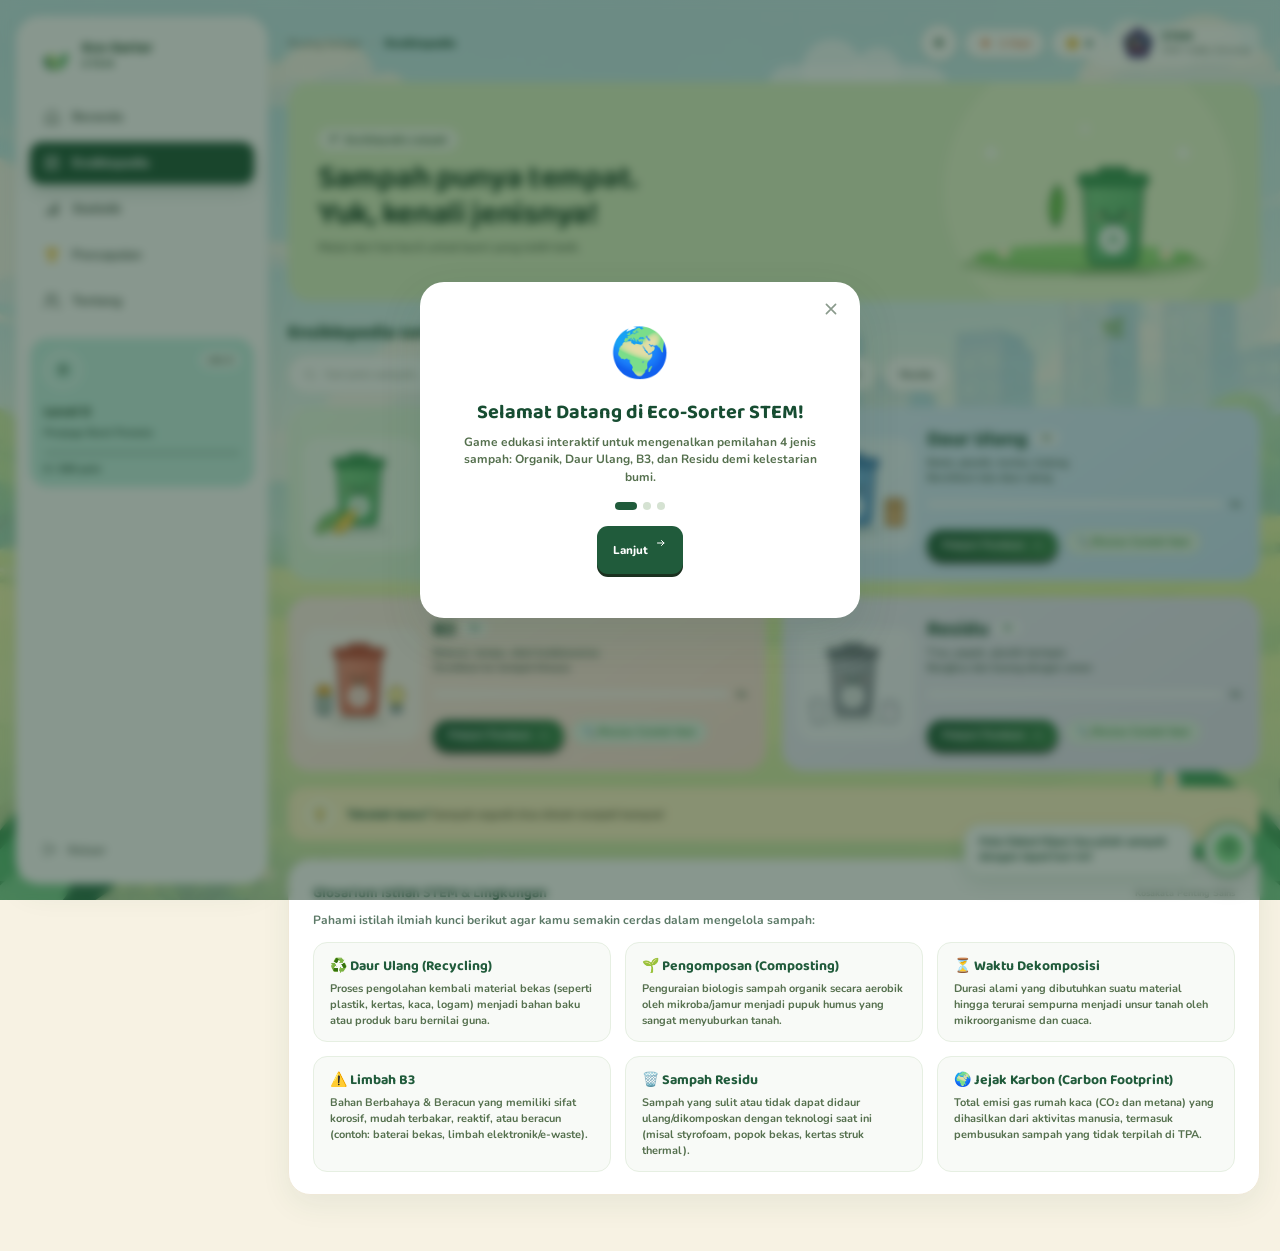
==== commit c6d9de0e: "Update Eco Sorter" ====
--- a/game.html
+++ b/game.html
@@ -6,6 +6,7 @@
   <meta name="theme-color" content="#225134">
   <title>Eco-Sorter STEM — Ruang Belajar</title>
   <link rel="preconnect" href="https://fonts.googleapis.com">
+  <link rel="icon" href="yadikuy.png">
   <link rel="preconnect" href="https://fonts.gstatic.com" crossorigin>
   <link href="https://fonts.googleapis.com/css2?family=Baloo+2:wght@500;600;700;800&family=Nunito:wght@600;700;800;900&display=swap" rel="stylesheet">
   <link rel="stylesheet" href="styles.css">
@@ -248,8 +249,14 @@
     <header class="topbar">
       <div class="breadcrumb">Ruang belajar <span>/</span> <b id="crumb">Ensiklopedia</b></div>
       <div class="top-actions">
+        <button class="theme-toggle-btn" id="btnThemeToggle" title="Ubah Mode Terang / Gelap" aria-label="Toggle Dark Mode">
+          <svg width="18" height="18"><use href="#i-sparkle"/></svg>
+        </button>
+        <span class="streak-pill-top" id="streakTop" title="Runtunan Hari Aktif Belajar">
+          <svg width="15" height="15"><use href="#i-sparkle"/></svg> <b id="streakDays">1 Hari</b>
+        </span>
         <span class="pill pill-coin"><svg width="15" height="15"><use href="#i-coin"/></svg> <b id="poinTop">0</b></span>
-        <div class="school-profile">
+        <div class="school-profile" id="btnProfileAccess" style="cursor:pointer;" title="Kustomisasi Avatar & Aksesori Profil">
           <!-- Ganti src di bawah ini dengan path logo sekolah Anda (contoh: assets/logo-sekolah.png) -->
           <img id="schoolLogo" class="school-logo" src="yadikuy.png" alt="Logo Sekolah" title="Logo Sekolah SMK Yadika Soreang">
           <div class="school-info">
@@ -267,15 +274,84 @@
           <span class="hero-tag"><svg width="12" height="12"><use href="#i-sparkle"/></svg> Ruang belajar</span>
           <h1>Halo! Siap<br>menyelamatkan bumi?</h1>
           <p>Selesaikan misi memilah sampah dan jadilah Penjaga Bumi sejati.</p>
-          <button class="btn-dark" id="btnLanjutBelajar">Lanjut belajar <svg width="15" height="15"><use href="#i-arrow"/></svg></button>
+          <div style="display:flex; gap:10px; flex-wrap:wrap; margin-top:14px;">
+            <button class="btn-dark" id="btnLanjutBelajar">Lanjut belajar <svg width="15" height="15"><use href="#i-arrow"/></svg></button>
+            <button class="btn-soft" id="btnDailySpinHome" style="background:#FFFFFF; color:#205B3B; font-weight:800; border:1.5px solid #CFE6D3; border-radius:12px; padding:10px 14px;">
+              <svg width="15" height="15" style="display:inline-block; vertical-align:middle; margin-right:4px;"><use href="#i-sparkle"/></svg> Mystery Box Harian
+            </button>
+          </div>
         </div>
         <div class="hero-art" id="artHome"></div>
         <span class="hero-glow"></span>
       </div>
 
-      <div class="section-head">
+      <!-- Mode Permainan Switcher -->
+      <div class="game-modes-grid">
+        <div class="mode-card active-mode" id="modeCardClassic">
+          <span class="mode-badge">Standar</span>
+          <div class="mode-icon-wrap">
+            <svg width="22" height="22"><use href="#i-leaf-small"/></svg>
+          </div>
+          <div class="mode-info">
+            <h4>Misi Petualangan</h4>
+            <p>Pilah dengan teliti, pelajari petunjuk, dan peroleh bintang kelulusan.</p>
+          </div>
+        </div>
+        <div class="mode-card" id="modeCardRush">
+          <span class="mode-badge rush">Tantangan Cepat</span>
+          <div class="mode-icon-wrap rush">
+            <svg width="22" height="22"><use href="#i-sparkle"/></svg>
+          </div>
+          <div class="mode-info">
+            <h4>Mode Rush Hour</h4>
+            <p>Kejar waktu 60 detik dengan combo berlipat ganda tanpa salah!</p>
+          </div>
+        </div>
+        <div class="mode-card" id="modeCardLab">
+          <span class="mode-badge lab">Simulasi STEM</span>
+          <div class="mode-icon-wrap lab">
+            <svg width="22" height="22"><use href="#i-sparkle"/></svg>
+          </div>
+          <div class="mode-info">
+            <h4>Recycling Lab</h4>
+            <p>Simulasi alur nyata pencucian, pencacahan, hingga jadi produk baru!</p>
+          </div>
+        </div>
+        <div class="mode-card" id="modeCardMistake">
+          <span class="mode-badge mistake">Audit Lingkungan</span>
+          <div class="mode-icon-wrap mistake">
+            <svg width="22" height="22"><use href="#i-search"/></svg>
+          </div>
+          <div class="mode-info">
+            <h4>Eco-Audit: Spot Mistake</h4>
+            <p>Identifikasi kesalahan pemilahan di sekolah & pelajari perbaikannya!</p>
+          </div>
+        </div>
+        <div class="mode-card" id="modeCardDecomp">
+          <span class="mode-badge decomp">Urutan Waktu</span>
+          <div class="mode-icon-wrap decomp">
+            <svg width="22" height="22"><use href="#i-sparkle"/></svg>
+          </div>
+          <div class="mode-info">
+            <h4>Decomp Race</h4>
+            <p>Tantangan mengurutkan material dari yang paling cepat terurai!</p>
+          </div>
+        </div>
+        <div class="mode-card" id="modeCardSwap">
+          <span class="mode-badge swap">Gaya Hidup</span>
+          <div class="mode-icon-wrap swap">
+            <svg width="22" height="22"><use href="#i-leaf-small"/></svg>
+          </div>
+          <div class="mode-info">
+            <h4>Zero-Waste Swap</h4>
+            <p>Pilih alternatif kebiasaan harian terbaik berbasis Reduce & Reuse!</p>
+          </div>
+        </div>
+      </div>
+
+      <div class="section-head" style="margin-top:20px;">
         <h2>Misi petualangan</h2>
-        <span class="section-note">3 level</span>
+        <span class="section-note" id="missionCountNote">6 level aktif</span>
       </div>
       <div class="mission-grid" id="missionGrid"></div>
 
@@ -314,6 +390,43 @@
       <div class="tip-banner">
         <span class="tip-ico"><svg width="18" height="18"><use href="#i-bulb"/></svg></span>
         <p><strong>Tahukah kamu?</strong> Sampah organik bisa diolah menjadi kompos!</p>
+      </div>
+
+      <!-- Glosarium Istilah STEM & Lingkungan -->
+      <div class="glossary-section-card">
+        <div class="card-head">
+          <h3>Glosarium Istilah STEM & Lingkungan</h3>
+          <small>Kosakata Penting Sains</small>
+        </div>
+        <p style="font-size:12px; color:#5D7A68; margin-top:2px; font-weight:700;">
+          Pahami istilah ilmiah kunci berikut agar kamu semakin cerdas dalam mengelola sampah:
+        </p>
+        <div class="glossary-grid" id="glossaryGrid">
+          <div class="glossary-item">
+            <strong class="glossary-term">♻️ Daur Ulang (Recycling)</strong>
+            <p class="glossary-def">Proses pengolahan kembali material bekas (seperti plastik, kertas, kaca, logam) menjadi bahan baku atau produk baru bernilai guna.</p>
+          </div>
+          <div class="glossary-item">
+            <strong class="glossary-term">🌱 Pengomposan (Composting)</strong>
+            <p class="glossary-def">Penguraian biologis sampah organik secara aerobik oleh mikroba/jamur menjadi pupuk humus yang sangat menyuburkan tanah.</p>
+          </div>
+          <div class="glossary-item">
+            <strong class="glossary-term">⏳ Waktu Dekomposisi</strong>
+            <p class="glossary-def">Durasi alami yang dibutuhkan suatu material hingga terurai sempurna menjadi unsur tanah oleh mikroorganisme dan cuaca.</p>
+          </div>
+          <div class="glossary-item">
+            <strong class="glossary-term">⚠️ Limbah B3</strong>
+            <p class="glossary-def">Bahan Berbahaya & Beracun yang memiliki sifat korosif, mudah terbakar, reaktif, atau beracun (contoh: baterai bekas, limbah elektronik/e-waste).</p>
+          </div>
+          <div class="glossary-item">
+            <strong class="glossary-term">🗑️ Sampah Residu</strong>
+            <p class="glossary-def">Sampah yang sulit atau tidak dapat didaur ulang/dikomposkan dengan teknologi saat ini (misal styrofoam, popok bekas, kertas struk thermal).</p>
+          </div>
+          <div class="glossary-item">
+            <strong class="glossary-term">🌍 Jejak Karbon (Carbon Footprint)</strong>
+            <p class="glossary-def">Total emisi gas rumah kaca (CO₂ dan metana) yang dihasilkan dari aktivitas manusia, termasuk pembusukan sampah yang tidak terpilah di TPA.</p>
+          </div>
+        </div>
       </div>
     </section>
 
@@ -358,6 +471,18 @@
           <p>Terus belajar agar kamu makin jago memilah!</p>
         </div>
         <button class="btn-dark sm" id="achMore">Lainnya <svg width="14" height="14"><use href="#i-arrow"/></svg></button>
+      </div>
+
+      <!-- Kalkulator Dampak Lingkungan (Impact Calculator) -->
+      <div class="impact-calc-card">
+        <div class="card-head">
+          <h3>Kalkulator Dampak Lingkungan (Eco-Impact)</h3>
+          <small>Estimasi Realistis STEM</small>
+        </div>
+        <p style="font-size:12px; color:#5D7A68; margin-top:2px; font-weight:700;">Dampak nyata dari seluruh sampah yang telah kamu pilah dengan tepat:</p>
+        <div class="impact-metrics-row" id="impactMetricsRow">
+          <!-- Diisi dinamis oleh JavaScript -->
+        </div>
       </div>
     </section>
 
@@ -445,7 +570,7 @@
               </svg>
               <div class="maker-avatar-img">
                 <!-- Ganti src di bawah ini dengan file foto profil Anda (contoh: assets/foto-pembuat.jpg atau foto.png) -->
-                <img id="makerPhoto" class="maker-photo" src="foto-urr.JPEG" alt="Foto Profil Pembuat" title="Foto Profil Pembuat">
+                <img id="makerPhoto" class="maker-photo" src="foto-urr.jpeg" alt="Foto Profil " title="Foto Profil">
               </div>
             </div>
           </div>
@@ -589,6 +714,23 @@
 <!-- ================= GAME (full screen) ================= -->
 <div id="gameRoot" hidden></div>
 
+<!-- Mascot Widget "Penjaga Bumi" -->
+<div class="mascot-bubble-widget" id="mascotWidget">
+  <div class="mascot-speech" id="mascotSpeech">Halo Sobat Hijau! Ayo pilah sampah dengan tepat hari ini!</div>
+  <button class="mascot-avatar-btn" id="mascotBtn" title="Tanya Penjaga Bumi">
+    <svg viewBox="0 0 40 40" width="36" height="36" aria-hidden="true">
+      <circle cx="20" cy="20" r="18" fill="#8CE295"/>
+      <circle cx="15" cy="17" r="2.5" fill="#174D32"/>
+      <circle cx="25" cy="17" r="2.5" fill="#174D32"/>
+      <path d="M15 22q5 4 10 0" stroke="#174D32" stroke-width="2" fill="none" stroke-linecap="round"/>
+      <path d="M20 7c-4 0-6 4-6 6h12c0-2-2-6-6-6z" fill="#4AA85B"/>
+    </svg>
+  </button>
+</div>
+
+<!-- Particle Canvas untuk Selebrasi -->
+<canvas id="particleCanvas" class="particle-canvas"></canvas>
+
 <div id="modalRoot"></div>
 <script src="app.js"></script>
 </body>
--- a/styles.css
+++ b/styles.css
@@ -1036,6 +1036,9 @@
   gap: 12px;
   max-width: 1500px;
   margin: 0 auto;
+  position: relative;
+  z-index: 2;
+  background: var(--bg);
 }
 .game-top { display: flex; align-items: center; gap: 14px; }
 .g-exit {
@@ -1231,6 +1234,14 @@
 
 /* ---------- animations ---------- */
 @keyframes pop { from { opacity: 0; transform: scale(.95) translateY(8px); } to { opacity: 1; transform: none; } }
+@keyframes mgPopX {
+  from { opacity: 0; transform: translateX(-50%) scale(.96); }
+  to { opacity: 1; transform: translateX(-50%) scale(1); }
+}
+@keyframes mgPopXY {
+  from { opacity: 0; transform: translate(-50%, -50%) scale(.96); }
+  to { opacity: 1; transform: translate(-50%, -50%) scale(1); }
+}
 @keyframes shake { 0%,100% { transform: translateX(0); } 25% { transform: translateX(-7px); } 50% { transform: translateX(7px); } 75% { transform: translateX(-4px); } }
 @keyframes fade { from { opacity: 0; } to { opacity: 1; } }
 @media (prefers-reduced-motion: reduce) {
@@ -1903,3 +1914,1542 @@
   .waste-card .visual svg { width: 70px; height: 70px; }
   .scene-level { top: 10px; right: 10px; }
 }
+
+
+/* =========================================================
+   FITUR TAMBAHAN: DARK MODE, TIME ATTACK, MASKOT, SIMULASI, ONBOARDING
+   ========================================================= */
+
+/* Dark Mode / Eco-Night Theme */
+body.eco-dark {
+  --bg: #141f18;
+  --card: #1c2b22;
+  --text: #d8e8dc;
+  --ink: #eaf7ee;
+  --ink-deep: #f2fbf5;
+  --line: #2b3d32;
+  --line-2: #344a3c;
+  --shadow: 0 10px 30px rgba(0, 0, 0, .35);
+  --shadow-lg: 0 18px 44px rgba(0, 0, 0, .45);
+}
+body.eco-dark .bg-nature {
+  filter: brightness(0.72) saturate(0.85);
+  background:
+    linear-gradient(180deg, rgba(20, 31, 24, 0.85) 0%, rgba(20, 31, 24, 0.7) 40%, rgba(20, 31, 24, 0.85) 100%),
+    url('assets/bg-dashboard.jpg') no-repeat center bottom / cover;
+}
+body.eco-dark .card,
+body.eco-dark .sidebar,
+body.eco-dark .stat-box,
+body.eco-dark .about-maker-card,
+body.eco-dark .about-feature-card,
+body.eco-dark .about-team-card,
+body.eco-dark .mission-card,
+body.eco-dark .badge-card,
+body.eco-dark .quiz-card,
+body.eco-dark .result {
+  background: #1c2b22;
+  border-color: #2b3d32;
+  color: #d8e8dc;
+}
+body.eco-dark .hero,
+body.eco-dark .badge-hero,
+body.eco-dark .hero-stat {
+  background: linear-gradient(135deg, #1b3527 0%, #152b1f 100%);
+  border-color: #274533;
+}
+body.eco-dark .hero h1,
+body.eco-dark .badge-hero h1,
+body.eco-dark .hero-stat h1 {
+  color: #e2f7ea;
+}
+body.eco-dark .hero p,
+body.eco-dark .badge-hero p,
+body.eco-dark .hero-stat p {
+  color: #a4c2ae;
+}
+body.eco-dark .top-actions .pill,
+body.eco-dark .theme-toggle-btn,
+body.eco-dark .streak-pill-top {
+  background: #23362a;
+  border-color: #344a3c;
+  color: #e2f7ea;
+}
+body.eco-dark .side-nav button:hover {
+  background: #24382c;
+  color: #8edcf5;
+}
+body.eco-dark .side-nav button.active {
+  background: #27563c;
+  color: #ffffff;
+}
+body.eco-dark .tip-banner {
+  background: #2a3321;
+  border-color: #4a5933;
+  color: #e5f0cf;
+}
+body.eco-dark .tip-banner strong {
+  color: #ffe68a;
+}
+body.eco-dark .eco-card {
+  background: #1e3025;
+  border-color: #2d4234;
+}
+
+/* Page Transition Animation */
+.page {
+  animation: pageFadeIn .32s cubic-bezier(0.16, 1, 0.3, 1);
+}
+@keyframes pageFadeIn {
+  from { opacity: 0; transform: translateY(6px); }
+  to { opacity: 1; transform: translateY(0); }
+}
+
+/* Streak Pill & Dark Mode Toggle in Topbar */
+.streak-pill-top {
+  display: inline-flex;
+  align-items: center;
+  gap: 6px;
+  background: #FFFFFF;
+  border: 1px solid var(--line);
+  padding: 6px 12px;
+  border-radius: 99px;
+  font-size: 11px;
+  font-weight: 800;
+  color: #D9652B;
+  box-shadow: 0 4px 12px rgba(34,81,52,.04);
+}
+.streak-pill-top svg { color: #E8590C; }
+
+.theme-toggle-btn {
+  width: 36px;
+  height: 36px;
+  border-radius: 50%;
+  display: grid;
+  place-items: center;
+  background: #FFFFFF;
+  border: 1px solid var(--line);
+  color: #3E6B4E;
+  transition: transform .2s, background .2s, color .2s;
+  box-shadow: 0 4px 12px rgba(34,81,52,.04);
+}
+.theme-toggle-btn:hover {
+  transform: rotate(20deg) scale(1.06);
+  background: #EEF7EB;
+  color: var(--green);
+}
+
+/* Mode Switcher Banner di Beranda */
+.game-modes-grid {
+  display: grid;
+  grid-template-columns: repeat(2, 1fr);
+  gap: 14px;
+  margin-top: 14px;
+}
+.mode-card {
+  background: var(--card);
+  border: 1.5px solid var(--line);
+  border-radius: 18px;
+  padding: 16px 18px;
+  display: flex;
+  align-items: center;
+  gap: 14px;
+  cursor: pointer;
+  transition: transform .2s ease, border-color .2s ease, box-shadow .2s ease;
+  position: relative;
+  overflow: hidden;
+}
+.mode-card:hover {
+  transform: translateY(-2px);
+  border-color: #8AD498;
+  box-shadow: 0 8px 24px rgba(32, 91, 59, .09);
+}
+.mode-card.active-mode {
+  border-color: var(--green);
+  background: linear-gradient(135deg, rgba(221,242,197,.35) 0%, rgba(213,241,233,.25) 100%);
+}
+.mode-icon-wrap {
+  width: 44px;
+  height: 44px;
+  border-radius: 14px;
+  display: grid;
+  place-items: center;
+  flex: none;
+  background: #E8F5E9;
+  color: var(--green);
+}
+.mode-icon-wrap.rush {
+  background: #FFF3E0;
+  color: #E65100;
+}
+.mode-info h4 {
+  font: 700 15px "Baloo 2", sans-serif;
+  color: var(--ink);
+  margin-bottom: 2px;
+}
+.mode-info p {
+  font-size: 11px;
+  font-weight: 700;
+  color: #6C8272;
+  line-height: 1.3;
+}
+.mode-badge {
+  position: absolute;
+  top: 10px;
+  right: 12px;
+  font-size: 8.5px;
+  font-weight: 900;
+  padding: 3px 8px;
+  border-radius: 99px;
+  background: #DDF2C5;
+  color: #205B3B;
+  text-transform: uppercase;
+}
+.mode-badge.rush {
+  background: #FFE082;
+  color: #BF360C;
+}
+
+/* Time Attack Timer di Game HUD */
+.g-timer {
+  display: inline-flex;
+  align-items: center;
+  gap: 5px;
+  background: #FFF4E5;
+  border: 1.5px solid #FFD8A8;
+  color: #D9480F;
+  padding: 4px 10px;
+  border-radius: 99px;
+  font-weight: 900;
+  font-size: 12px;
+  animation: timerPulse 1s infinite alternate;
+}
+@keyframes timerPulse {
+  0% { transform: scale(1); }
+  100% { transform: scale(1.04); }
+}
+
+/* Tricky Waste Card Badge */
+.tricky-badge {
+  display: inline-flex;
+  align-items: center;
+  gap: 4px;
+  font-size: 8.5px;
+  font-weight: 900;
+  padding: 3px 8px;
+  border-radius: 99px;
+  background: #FFE8CC;
+  color: #D9480F;
+  border: 1px solid #FFD8A8;
+  margin-top: 4px;
+}
+
+/* Interactive Flip Card di Ensiklopedia */
+.eco-card {
+  perspective: 1000px;
+  position: relative;
+  transition: transform .2s ease, box-shadow .2s ease;
+}
+.eco-card:hover {
+  transform: translateY(-3px) scale(1.01);
+  box-shadow: 0 12px 28px rgba(32, 91, 59, .10);
+}
+.eco-card-flip-btn {
+  display: inline-flex;
+  align-items: center;
+  gap: 4px;
+  font-size: 10px;
+  font-weight: 800;
+  color: #388E3C;
+  background: #E8F5E9;
+  border-radius: 99px;
+  padding: 4px 10px;
+  margin-top: 6px;
+  border: 1px solid #C8E6C9;
+}
+.eco-card-flip-btn:hover {
+  background: #C8E6C9;
+}
+
+/* Mini Lab Simulator & Impact Calculator */
+.impact-calc-card,
+.mini-lab-card {
+  background: var(--card);
+  border-radius: var(--radius);
+  border: 1.5px solid var(--line);
+  padding: 22px 24px;
+  margin-top: 16px;
+  box-shadow: var(--shadow);
+}
+.impact-metrics-row {
+  display: grid;
+  grid-template-columns: repeat(3, 1fr);
+  gap: 12px;
+  margin-top: 14px;
+}
+.impact-metric-box {
+  background: #F7FAF5;
+  border-radius: 14px;
+  border: 1px solid #E4EDE1;
+  padding: 12px 14px;
+  display: flex;
+  align-items: center;
+  gap: 10px;
+}
+body.eco-dark .impact-metric-box {
+  background: #23362a;
+  border-color: #344a3c;
+}
+.impact-metric-box .im-ico {
+  width: 38px;
+  height: 38px;
+  border-radius: 12px;
+  display: grid;
+  place-items: center;
+  flex: none;
+  font-size: 18px;
+  background: #E8F5E9;
+  color: var(--green);
+}
+.impact-metric-box strong {
+  display: block;
+  font: 700 16px "Baloo 2", sans-serif;
+  color: var(--ink);
+}
+.impact-metric-box small {
+  font-size: 9.5px;
+  font-weight: 800;
+  color: #728A7A;
+}
+
+/* Mascot "Penjaga Bumi" Widget */
+.mascot-bubble-widget {
+  position: fixed;
+  bottom: 24px;
+  right: 24px;
+  z-index: 25;
+  display: flex;
+  align-items: flex-end;
+  gap: 8px;
+  pointer-events: none;
+}
+.mascot-avatar-btn {
+  pointer-events: auto;
+  width: 54px;
+  height: 54px;
+  border-radius: 50%;
+  background: #FFFFFF;
+  border: 3px solid #63B96F;
+  box-shadow: 0 8px 24px rgba(0,0,0,.15);
+  display: grid;
+  place-items: center;
+  cursor: pointer;
+  transition: transform .25s cubic-bezier(0.34, 1.56, 0.64, 1);
+}
+.mascot-avatar-btn:hover {
+  transform: scale(1.1) rotate(6deg);
+}
+.mascot-speech {
+  pointer-events: auto;
+  background: #FFFFFF;
+  border: 1.5px solid #D5EBD4;
+  border-radius: 16px 16px 4px 16px;
+  padding: 10px 14px;
+  box-shadow: 0 8px 20px rgba(32, 91, 59, .12);
+  font-size: 11px;
+  font-weight: 800;
+  color: #174D32;
+  max-width: 230px;
+  line-height: 1.35;
+  animation: popIn .3s ease-out;
+}
+body.eco-dark .mascot-speech {
+  background: #1c2b22;
+  border-color: #2b3d32;
+  color: #eaf7ee;
+}
+
+/* Confetti & Particle Celebrations */
+.particle-canvas {
+  position: fixed;
+  inset: 0;
+  width: 100vw;
+  height: 100vh;
+  pointer-events: none;
+  z-index: 100;
+}
+
+/* Avatar Accessories Customization Modal */
+.avatar-custom-grid {
+  display: grid;
+  grid-template-columns: repeat(3, 1fr);
+  gap: 12px;
+  margin: 16px 0;
+}
+.accessory-item-btn {
+  background: #F7FAF5;
+  border: 1.5px solid #E4EDE1;
+  border-radius: 14px;
+  padding: 12px 8px;
+  text-align: center;
+  cursor: pointer;
+  transition: transform .18s, border-color .18s, background .18s;
+}
+.accessory-item-btn:hover {
+  transform: translateY(-2px);
+  border-color: #8CD39B;
+}
+.accessory-item-btn.equipped {
+  border-color: var(--green);
+  background: #EAF7EE;
+}
+.accessory-icon {
+  font-size: 24px;
+  margin-bottom: 4px;
+}
+.accessory-name {
+  font-size: 11px;
+  font-weight: 800;
+  color: var(--ink);
+  display: block;
+}
+.accessory-status {
+  font-size: 9px;
+  font-weight: 800;
+  color: #6C8272;
+  margin-top: 2px;
+}
+
+/* Onboarding Modal */
+.onboarding-step-card {
+  text-align: center;
+  padding: 10px 4px 16px;
+}
+.onboarding-step-card img,
+.onboarding-step-card svg {
+  margin: 0 auto 14px;
+}
+.onboarding-step-card h3 {
+  font: 700 20px "Baloo 2", sans-serif;
+  color: var(--ink);
+  margin-bottom: 6px;
+}
+.onboarding-step-card p {
+  font-size: 12px;
+  color: #55704E;
+  font-weight: 700;
+  line-height: 1.45;
+  max-width: 380px;
+  margin: 0 auto;
+}
+.onboarding-dots {
+  display: flex;
+  justify-content: center;
+  gap: 6px;
+  margin: 16px 0;
+}
+.onboarding-dot {
+  width: 8px;
+  height: 8px;
+  border-radius: 50%;
+  background: #D5E2D2;
+  transition: width .2s, background .2s;
+}
+.onboarding-dot.active {
+  width: 22px;
+  border-radius: 99px;
+  background: var(--green);
+}
+
+/* Waste reaction animations */
+.g-bin.squash {
+  animation: binSquash 0.35s ease-out;
+}
+@keyframes binSquash {
+  0% { transform: scale(1, 1); }
+  40% { transform: scale(1.12, 0.88); }
+  75% { transform: scale(0.95, 1.05); }
+  100% { transform: scale(1, 1); }
+}
+
+.g-bin.shake-wrong {
+  animation: binShake 0.4s ease-in-out;
+}
+@keyframes binShake {
+  0%, 100% { transform: translateX(0); }
+  20%, 60% { transform: translateX(-8px) rotate(-2deg); }
+  40%, 80% { transform: translateX(8px) rotate(2deg); }
+}
+
+
+/* =========================================================
+   FITUR TAMBAHAN: RECYCLING LAB, SPOT THE MISTAKE, GLOSARIUM & ENSIKLOPEDIA ULTRA-DETAIL
+   ========================================================= */
+
+/* Mode Switcher Grid Update for 4 modes */
+.game-modes-grid {
+  display: grid;
+  grid-template-columns: repeat(auto-fit, minmax(220px, 1fr)) !important;
+  gap: 14px;
+  margin-top: 14px;
+}
+.mode-badge.lab {
+  background: #E1F5FE;
+  color: #0277BD;
+}
+.mode-badge.mistake {
+  background: #FCE4EC;
+  color: #C2185B;
+}
+.mode-icon-wrap.lab {
+  background: #E1F5FE;
+  color: #0288D1;
+}
+.mode-icon-wrap.mistake {
+  background: #FCE4EC;
+  color: #E91E63;
+}
+
+/* Recycling Lab Interactive Simulation */
+.recycling-lab-container {
+  background: var(--card);
+  border-radius: var(--radius);
+  border: 1.5px solid var(--line);
+  padding: 22px;
+  box-shadow: var(--shadow);
+}
+.lab-material-select {
+  display: grid;
+  grid-template-columns: repeat(auto-fit, minmax(130px, 1fr));
+  gap: 10px;
+  margin: 14px 0 20px;
+}
+.lab-mat-btn {
+  background: #F8FAF7;
+  border: 1.5px solid #E2EADE;
+  border-radius: 14px;
+  padding: 12px 10px;
+  text-align: center;
+  cursor: pointer;
+  transition: all .2s;
+}
+.lab-mat-btn:hover {
+  background: #EEF7EC;
+  border-color: #8CC59B;
+  transform: translateY(-2px);
+}
+.lab-mat-btn.active {
+  background: #E8F5E9;
+  border-color: var(--green);
+  box-shadow: 0 4px 14px rgba(32, 91, 59, .12);
+}
+.lab-mat-icon {
+  font-size: 26px;
+  margin-bottom: 4px;
+}
+.lab-mat-title {
+  font: 700 13px "Baloo 2", sans-serif;
+  color: var(--ink);
+  display: block;
+}
+.lab-process-stepper {
+  display: grid;
+  grid-template-columns: repeat(4, 1fr);
+  gap: 10px;
+  margin: 20px 0;
+  position: relative;
+}
+@media (max-width: 768px) {
+  .lab-process-stepper {
+    grid-template-columns: 1fr;
+  }
+}
+.lab-step-card {
+  background: #FBFDFB;
+  border: 1.5px solid #E6EFE3;
+  border-radius: 16px;
+  padding: 14px 12px;
+  text-align: center;
+  position: relative;
+  transition: all .25s;
+}
+body.eco-dark .lab-step-card {
+  background: #23362a;
+  border-color: #344a3c;
+}
+.lab-step-card.active-step {
+  border-color: #4CAF50;
+  background: #F1F8F1;
+  box-shadow: 0 6px 18px rgba(76, 175, 80, .15);
+}
+.lab-step-num {
+  width: 26px;
+  height: 26px;
+  border-radius: 50%;
+  background: #DDF2C5;
+  color: #205B3B;
+  font: 900 12px "Baloo 2", sans-serif;
+  display: grid;
+  place-items: center;
+  margin: 0 auto 8px;
+}
+.lab-step-card.active-step .lab-step-num {
+  background: #205B3B;
+  color: #fff;
+}
+.lab-step-card h5 {
+  font: 700 13px "Baloo 2", sans-serif;
+  color: var(--ink);
+  margin-bottom: 4px;
+}
+.lab-step-card p {
+  font-size: 10.5px;
+  color: #5D7A68;
+  line-height: 1.35;
+  font-weight: 700;
+}
+.lab-impact-banner {
+  background: linear-gradient(135deg, #E8F5E9 0%, #C8E6C9 100%);
+  border-radius: 14px;
+  padding: 14px 18px;
+  display: flex;
+  align-items: center;
+  gap: 14px;
+  margin-top: 16px;
+  color: #1B5E20;
+}
+body.eco-dark .lab-impact-banner {
+  background: linear-gradient(135deg, #1b3527 0%, #152b1f 100%);
+  color: #c8e6c9;
+}
+.lab-impact-banner strong {
+  font-size: 12.5px;
+  display: block;
+}
+.lab-impact-banner p {
+  font-size: 11px;
+  margin-top: 2px;
+  opacity: .9;
+}
+
+/* Spot the Mistake Game UI */
+.mistake-scene-card {
+  background: var(--card);
+  border-radius: var(--radius);
+  border: 1.5px solid var(--line);
+  padding: 22px;
+  box-shadow: var(--shadow);
+  text-align: center;
+}
+.mistake-bin-station {
+  display: grid;
+  grid-template-columns: repeat(auto-fit, minmax(200px, 1fr));
+  gap: 16px;
+  margin: 18px 0;
+}
+.mistake-bin-column {
+  background: #F7FAF6;
+  border: 1.5px solid #E6EFE2;
+  border-radius: 18px;
+  padding: 14px 12px;
+}
+body.eco-dark .mistake-bin-column {
+  background: #23362a;
+  border-color: #344a3c;
+}
+.mistake-bin-title {
+  display: flex;
+  align-items: center;
+  justify-content: center;
+  gap: 6px;
+  font: 700 13px "Baloo 2", sans-serif;
+  color: var(--ink);
+  margin-bottom: 12px;
+  padding-bottom: 6px;
+  border-bottom: 1px dashed #D5E2D2;
+}
+.mistake-item-pill {
+  display: flex;
+  align-items: center;
+  justify-content: space-between;
+  background: #FFFFFF;
+  border: 1.5px solid #DFE8DD;
+  border-radius: 12px;
+  padding: 8px 12px;
+  margin-bottom: 8px;
+  cursor: pointer;
+  font-size: 11.5px;
+  font-weight: 800;
+  color: var(--ink);
+  transition: all .18s ease;
+}
+body.eco-dark .mistake-item-pill {
+  background: #1c2b22;
+  border-color: #2b3d32;
+  color: #eaf7ee;
+}
+.mistake-item-pill:hover {
+  transform: scale(1.02);
+  border-color: #FFA726;
+  background: #FFFDE7;
+}
+body.eco-dark .mistake-item-pill:hover {
+  background: #33442a;
+  border-color: #ffd54f;
+}
+.mistake-item-pill.found-mistake {
+  border-color: #E53935;
+  background: #FFEBEE;
+  color: #C62828;
+}
+
+/* Detail Modal Ensiklopedia Enhanced */
+.dm-deep-grid {
+  display: grid;
+  grid-template-columns: repeat(2, 1fr);
+  gap: 12px;
+  margin: 14px 0;
+}
+@media (max-width: 600px) {
+  .dm-deep-grid {
+    grid-template-columns: 1fr;
+  }
+}
+.dm-deep-box {
+  background: #F9FCF8;
+  border: 1.5px solid #E6EFE2;
+  border-radius: 14px;
+  padding: 12px 14px;
+}
+body.eco-dark .dm-deep-box {
+  background: #23362a;
+  border-color: #344a3c;
+}
+.dm-deep-box h5 {
+  font: 700 12.5px "Baloo 2", sans-serif;
+  color: var(--ink);
+  display: flex;
+  align-items: center;
+  gap: 6px;
+  margin-bottom: 4px;
+}
+.dm-deep-box p {
+  font-size: 11px;
+  color: #5D7A68;
+  line-height: 1.4;
+  font-weight: 700;
+}
+body.eco-dark .dm-deep-box p {
+  color: #a4c2ae;
+}
+
+/* Glosarium Istilah STEM */
+.glossary-section-card {
+  background: var(--card);
+  border-radius: var(--radius);
+  border: 1.5px solid var(--line);
+  padding: 22px 24px;
+  margin-top: 18px;
+  box-shadow: var(--shadow);
+}
+.glossary-grid {
+  display: grid;
+  grid-template-columns: repeat(auto-fit, minmax(260px, 1fr));
+  gap: 14px;
+  margin-top: 14px;
+}
+.glossary-item {
+  background: #F8FAF7;
+  border: 1px solid #E6EFE2;
+  border-radius: 14px;
+  padding: 12px 16px;
+}
+body.eco-dark .glossary-item {
+  background: #23362a;
+  border-color: #344a3c;
+}
+.glossary-term {
+  font: 700 14px "Baloo 2", sans-serif;
+  color: var(--green);
+  display: flex;
+  align-items: center;
+  gap: 6px;
+  margin-bottom: 4px;
+}
+.glossary-def {
+  font-size: 11px;
+  color: #55704E;
+  line-height: 1.45;
+  font-weight: 700;
+}
+body.eco-dark .glossary-def {
+  color: #a4c2ae;
+}
+
+/* Eco Action Checklist */
+.eco-action-box {
+  background: #F1F8F1;
+  border: 1.5px solid #C8E6C9;
+  border-radius: 16px;
+  padding: 14px 18px;
+  margin-top: 14px;
+  text-align: left;
+}
+body.eco-dark .eco-action-box {
+  background: #1b3527;
+  border-color: #274533;
+}
+.eco-action-list {
+  display: grid;
+  gap: 8px;
+  margin-top: 10px;
+}
+.eco-action-item {
+  display: flex;
+  align-items: center;
+  gap: 10px;
+  font-size: 11.5px;
+  color: #174D32;
+  font-weight: 800;
+}
+body.eco-dark .eco-action-item {
+  color: #d8e8dc;
+}
+.eco-action-item input[type="checkbox"] {
+  width: 16px;
+  height: 16px;
+  accent-color: #2E7D32;
+  cursor: pointer;
+}
+
+
+/* =========================================================
+   FITUR TAMBAHAN: DECOMP RACE, ZERO-WASTE SWAP, ECO-AUDIT & RECYCLING LAB 5-STAGE
+   ========================================================= */
+
+/* Mode Card Badge for New Games */
+.mode-badge.decomp {
+  background: #FFF3E0;
+  color: #E65100;
+}
+.mode-badge.swap {
+  background: #E8F5E9;
+  color: #2E7D32;
+}
+.mode-icon-wrap.decomp {
+  background: #FFF3E0;
+  color: #FB8C00;
+}
+.mode-icon-wrap.swap {
+  background: #E8F5E9;
+  color: #43A047;
+}
+
+/* Decomp Race Timeline UI */
+.decomp-race-modal {
+  max-width: 650px;
+  text-align: center;
+}
+.decomp-cards-grid {
+  display: grid;
+  grid-template-columns: repeat(auto-fit, minmax(130px, 1fr));
+  gap: 12px;
+  margin: 18px 0;
+}
+.decomp-card-item {
+  background: #FDFCF8;
+  border: 2px dashed #D5E2D2;
+  border-radius: 16px;
+  padding: 14px 10px;
+  cursor: pointer;
+  transition: all .2s ease;
+  user-select: none;
+  display: flex;
+  flex-direction: column;
+  align-items: center;
+}
+body.eco-dark .decomp-card-item {
+  background: #23362a;
+  border-color: #344a3c;
+}
+.decomp-card-item:hover {
+  transform: translateY(-3px);
+  border-color: #4CAF50;
+  box-shadow: 0 6px 16px rgba(76,175,80,.15);
+}
+.decomp-card-item.selected {
+  border-style: solid;
+  border-color: #2E7D32;
+  background: #E8F5E9;
+}
+body.eco-dark .decomp-card-item.selected {
+  background: #1b4d2e;
+}
+.decomp-card-order-badge {
+  width: 24px;
+  height: 24px;
+  border-radius: 50%;
+  background: #2E7D32;
+  color: #fff;
+  font: 900 12px "Baloo 2", sans-serif;
+  display: grid;
+  place-items: center;
+  margin-bottom: 6px;
+}
+.decomp-card-icon {
+  font-size: 32px;
+  margin: 4px 0;
+}
+.decomp-card-name {
+  font: 700 13px "Baloo 2", sans-serif;
+  color: var(--ink);
+}
+.decomp-timeline-result {
+  background: #F7FAF6;
+  border: 1.5px solid #E4EDE1;
+  border-radius: 16px;
+  padding: 16px;
+  margin: 18px 0;
+  text-align: left;
+}
+body.eco-dark .decomp-timeline-result {
+  background: #1e3025;
+  border-color: #2b3d32;
+}
+.decomp-timeline-row {
+  display: flex;
+  align-items: center;
+  gap: 12px;
+  padding: 8px 0;
+  border-bottom: 1px solid #E6EFE3;
+}
+body.eco-dark .decomp-timeline-row {
+  border-color: #2e4435;
+}
+.decomp-timeline-time {
+  font-size: 11px;
+  font-weight: 900;
+  color: #D9480F;
+  min-width: 130px;
+}
+
+/* Zero-Waste Swap UI */
+.swap-scenario-card {
+  max-width: 640px;
+  text-align: center;
+}
+.swap-options-list {
+  display: grid;
+  gap: 12px;
+  margin: 18px 0;
+  text-align: left;
+}
+.swap-option-btn {
+  background: #FFFFFF;
+  border: 1.5px solid #E2EADE;
+  border-radius: 16px;
+  padding: 14px 18px;
+  display: flex;
+  align-items: flex-start;
+  gap: 14px;
+  cursor: pointer;
+  transition: all .2s;
+  width: 100%;
+}
+body.eco-dark .swap-option-btn {
+  background: #1c2b22;
+  border-color: #2b3d32;
+  color: #eaf7ee;
+}
+.swap-option-btn:hover {
+  transform: translateY(-2px);
+  border-color: #66BB6A;
+  box-shadow: 0 6px 18px rgba(102,187,106,.15);
+}
+.swap-option-icon {
+  font-size: 26px;
+  flex: none;
+}
+.swap-option-info strong {
+  display: block;
+  font: 700 14px "Baloo 2", sans-serif;
+  color: var(--ink);
+  margin-bottom: 2px;
+}
+.swap-option-info p {
+  font-size: 11.5px;
+  color: #5D7A68;
+  font-weight: 700;
+  line-height: 1.35;
+}
+body.eco-dark .swap-option-info p {
+  color: #a4c2ae;
+}
+
+/* Recycling Lab 5-Stage Interactivity */
+.lab-stage-nav {
+  display: flex;
+  justify-content: center;
+  gap: 8px;
+  margin: 14px 0 18px;
+  flex-wrap: wrap;
+}
+.lab-stage-pill {
+  font-size: 10.5px;
+  font-weight: 800;
+  padding: 5px 12px;
+  border-radius: 99px;
+  background: #F1F8F1;
+  border: 1px solid #D5EBD4;
+  color: #388E3C;
+  cursor: default;
+}
+.lab-stage-pill.active {
+  background: #205B3B;
+  color: #fff;
+  border-color: #205B3B;
+}
+.lab-interactive-box {
+  background: #FFFFFF;
+  border: 1.5px solid #DDF2C5;
+  border-radius: 18px;
+  padding: 18px;
+  margin: 14px 0;
+  text-align: left;
+}
+body.eco-dark .lab-interactive-box {
+  background: #1c2b22;
+  border-color: #2b3d32;
+}
+
+/* Item Detail Modal in Encyclopedia */
+.item-detail-chip-grid {
+  display: flex;
+  gap: 8px;
+  flex-wrap: wrap;
+  margin: 12px 0 16px;
+}
+.item-chip-btn {
+  background: #F7FAF5;
+  border: 1px solid #E2EADE;
+  border-radius: 99px;
+  padding: 6px 14px;
+  font-size: 11px;
+  font-weight: 800;
+  color: #2F4D39;
+  cursor: pointer;
+  transition: all .16s;
+}
+body.eco-dark .item-chip-btn {
+  background: #23362a;
+  border-color: #344a3c;
+  color: #d8e8dc;
+}
+.item-chip-btn:hover {
+  background: #E8F5E9;
+  border-color: #81C784;
+}
+.item-chip-btn.active {
+  background: #2E7D32;
+  color: #FFFFFF;
+  border-color: #2E7D32;
+}
+
+/* =========================================================
+   FULLSCREEN MINI-GAMES (Eco-Audit, Decomp Race, Swap, Lab)
+   ========================================================= */
+.mg-page {
+  min-height: 100vh;
+  max-width: 1500px;
+  margin: 0 auto;
+  padding: 14px 18px 22px;
+  display: flex;
+  flex-direction: column;
+  gap: 12px;
+  position: relative;
+  z-index: 2;
+  background: var(--bg);
+}
+.mg-stage {
+  position: relative;
+  flex: 1;
+  min-height: 570px;
+  border-radius: 26px;
+  overflow: hidden;
+  background: #CDEAE8;
+  box-shadow: inset 0 0 0 2px rgba(255,255,255,.45), 0 18px 40px rgba(20,50,30,.08);
+  isolation: isolate;
+}
+.mg-bg {
+  position: absolute;
+  inset: 0;
+  background-size: cover;
+  background-position: center;
+  background-repeat: no-repeat;
+  z-index: 0;
+}
+.mg-bg.garden { background-image: url('assets/bg-game.jpg'); }
+.mg-bg.park { background-image: url('assets/bg-dashboard.jpg'); }
+.mg-bg.lab { background: linear-gradient(180deg,#E6F4F8 0%,#D6EEE6 58%,#BFE4D2 100%); }
+.mg-shade {
+  position: absolute; inset: 0; z-index: 1; pointer-events: none;
+  background: linear-gradient(180deg, rgba(18,48,31,.16) 0%, rgba(18,48,31,0) 24%, rgba(18,48,31,0) 68%, rgba(18,48,31,.2) 100%);
+}
+.mg-instruction {
+  position: absolute; left: 18px; top: 16px; width: 256px;
+  background: rgba(251,243,210,.97); border: 1px solid #F2E7B4;
+  border-radius: 16px; padding: 11px 13px;
+  display: flex; gap: 8px; z-index: 6;
+  box-shadow: 0 12px 26px rgba(90,70,20,.14);
+}
+.mg-instruction .mi-ico { flex: none; color: #E9B94A; margin-top: 1px; }
+.mg-instruction strong { display: block; font-size: 10px; font-weight: 900; color: #8A6A1A; }
+.mg-instruction p { font-size: 9px; font-weight: 700; color: #6B6B4A; line-height: 1.45; margin-top: 2px; }
+.mg-prompt {
+  position: absolute; left: 50%; top: 14px; transform: translateX(-50%);
+  background: var(--green); color: #fff; z-index: 6;
+  font-size: 9.5px; font-weight: 800; padding: 7px 15px; border-radius: 99px;
+  display: flex; align-items: center; gap: 5px; white-space: nowrap;
+  box-shadow: 0 8px 18px rgba(34,81,52,.24);
+}
+.mg-hud-right {
+  position: absolute; right: 18px; top: 16px; z-index: 6;
+  display: flex; flex-direction: column; align-items: flex-end; gap: 6px;
+}
+.mg-pill {
+  display: inline-flex; align-items: center; gap: 5px;
+  background: rgba(255,255,255,.94); border-radius: 99px;
+  padding: 5px 11px; font-size: 8.5px; font-weight: 900; color: var(--green);
+  box-shadow: 0 4px 10px rgba(20,50,30,.1);
+}
+.mg-pill.gold { background: #FCEBC0; color: #8A6A1A; }
+.mg-pill.gold svg { color: #E9B94A; }
+.mg-pill i { width: 6px; height: 6px; border-radius: 50%; background: #4FAE68; }
+
+/* ---- shared feedback / result panels ---- */
+.mg-toast {
+  position: absolute; left: 50%; bottom: 20px; transform: translateX(-50%);
+  background: rgba(30,58,36,.93); color: #fff; z-index: 9;
+  padding: 9px 16px; border-radius: 99px; font-size: 10px; font-weight: 800;
+  box-shadow: 0 10px 24px rgba(0,0,0,.22); animation: mgPopX .2s ease-out;
+  max-width: calc(100% - 32px); text-align: center;
+}
+.mg-feedback {
+  position: absolute; left: 50%; bottom: 16px; transform: translateX(-50%);
+  width: min(660px, calc(100% - 36px));
+  background: #fff; border-radius: 18px; padding: 12px 14px;
+  display: flex; align-items: flex-start; gap: 11px; z-index: 8;
+  box-shadow: 0 18px 40px rgba(20,50,30,.22);
+  border-left: 5px solid #4FAE68; animation: mgPopX .25s ease-out;
+}
+.mg-feedback.bad { border-left-color: #E56B6B; }
+.mg-feedback .fb-ico {
+  width: 30px; height: 30px; flex: none; border-radius: 50%;
+  display: grid; place-items: center; background: var(--mint); color: #2F7D4F;
+}
+.mg-feedback.bad .fb-ico { background: #FDE4E4; color: #C24A4A; }
+.mg-feedback .fb-copy { flex: 1; min-width: 0; }
+.mg-feedback h4 { font: 700 12px "Baloo 2", sans-serif; color: var(--ink); }
+.mg-feedback p { font-size: 9.5px; font-weight: 700; color: #6C7B70; line-height: 1.45; margin-top: 2px; }
+.mg-feedback .fb-actions { display: flex; gap: 6px; align-items: center; flex: none; flex-wrap: wrap; justify-content: flex-end; }
+.mg-result-sheet {
+  position: absolute; left: 50%; bottom: 14px; transform: translateX(-50%);
+  width: min(760px, calc(100% - 32px)); max-height: 72%;
+  overflow-y: auto; z-index: 9;
+  background: #fff; border-radius: 20px; padding: 15px 17px;
+  box-shadow: 0 20px 46px rgba(20,50,30,.26);
+  animation: mgPopX .28s ease-out;
+}
+.mg-result-sheet h3 { font: 700 16px "Baloo 2", sans-serif; color: var(--ink); }
+.mg-result-sheet > p { font-size: 10px; font-weight: 700; color: #6C7B70; margin-top: 2px; }
+.mg-result-sheet .rs-head { display: flex; align-items: center; gap: 10px; }
+.mg-result-sheet .rs-head .rs-ico {
+  width: 38px; height: 38px; flex: none; border-radius: 12px;
+  display: grid; place-items: center; background: var(--mint); color: var(--green); font-size: 19px;
+}
+.mg-result-sheet .rs-list { display: grid; gap: 6px; margin: 11px 0; }
+.mg-rs-row {
+  display: flex; align-items: center; gap: 9px;
+  background: #F7FAF5; border: 1px solid #E6EFE2; border-radius: 11px;
+  padding: 7px 10px;
+}
+.mg-rs-row .rs-num {
+  width: 19px; height: 19px; flex: none; border-radius: 50%;
+  background: #2E7D32; color: #fff; font-size: 9px; font-weight: 900;
+  display: grid; place-items: center;
+}
+.mg-rs-row .rs-emoji { font-size: 20px; }
+.mg-rs-row strong { flex: 1; font-size: 11px; color: var(--ink); }
+.mg-rs-row .rs-time {
+  font-size: 8.5px; font-weight: 900; color: #E65100;
+  background: #FFF3E0; border-radius: 99px; padding: 4px 9px;
+}
+.mg-rs-note {
+  background: #F1F8F1; border: 1px solid #D6EBD2; border-radius: 12px;
+  padding: 9px 11px; font-size: 9.5px; font-weight: 700; color: #3E6B55; line-height: 1.5;
+}
+.mg-rs-actions { display: flex; gap: 8px; justify-content: flex-end; flex-wrap: wrap; margin-top: 12px; }
+
+/* ---- Eco-Audit ---- */
+.mg-world { position: absolute; inset: 0; z-index: 3; }
+.mg-bin-island {
+  position: absolute; transform: translate(-50%, -50%);
+  display: flex; flex-direction: column; align-items: center; z-index: 3;
+  filter: drop-shadow(0 12px 18px rgba(20,50,30,.2));
+}
+.mg-bin-island .mg-bin-art { width: 104px; height: 112px; }
+.mg-bin-island .mg-bin-art svg { width: 100%; height: 100%; }
+.mg-bin-island .mg-bin-label {
+  background: rgba(255,255,255,.94); border-radius: 99px;
+  padding: 4px 11px; font-size: 8.5px; font-weight: 900; color: var(--ink);
+  margin-top: -6px; box-shadow: 0 3px 8px rgba(0,0,0,.1);
+}
+.mg-object {
+  position: absolute; transform: translate(-50%, -50%);
+  display: flex; flex-direction: column; align-items: center; gap: 4px;
+  z-index: 5; transition: transform .15s ease, opacity .2s;
+}
+.mg-object .obj-ico {
+  width: 58px; height: 58px; border-radius: 50%;
+  background: #fff; border: 3px solid #fff;
+  display: grid; place-items: center; font-size: 29px;
+  box-shadow: 0 10px 20px rgba(20,50,30,.24);
+  transition: border-color .16s, box-shadow .16s;
+}
+.mg-object .obj-name {
+  background: rgba(255,255,255,.95); border-radius: 99px;
+  padding: 3px 9px; font-size: 8px; font-weight: 900; color: #2E4436;
+  white-space: nowrap; box-shadow: 0 3px 8px rgba(0,0,0,.1);
+}
+.mg-object:hover { transform: translate(-50%, -50%) scale(1.07); }
+.mg-object:hover .obj-ico { box-shadow: 0 14px 26px rgba(20,50,30,.32); }
+.mg-object.found .obj-ico { border-color: #4FAE68; box-shadow: 0 0 0 5px rgba(79,174,104,.3), 0 10px 20px rgba(20,50,30,.2); }
+.mg-object.found .obj-name { background: #2E7D32; color: #fff; }
+.mg-object.found::after {
+  content: "✓"; position: absolute; top: -5px; right: -5px;
+  width: 22px; height: 22px; border-radius: 50%;
+  background: #2E7D32; color: #fff; font-size: 12px; font-weight: 900;
+  display: grid; place-items: center; border: 2px solid #fff;
+}
+.mg-object.nope .obj-ico { border-color: #E56B6B; animation: shake .4s; }
+.mg-audit-counter {
+  position: absolute; left: 18px; bottom: 18px; z-index: 6;
+  background: rgba(255,255,255,.94); border-radius: 14px; padding: 9px 13px;
+  display: flex; align-items: center; gap: 9px;
+  box-shadow: 0 8px 20px rgba(20,50,30,.14);
+}
+.mg-audit-counter .ac-ico { width: 28px; height: 28px; border-radius: 9px; background: #FCE0D5; color: #C25A3F; display: grid; place-items: center; }
+.mg-audit-counter strong { display: block; font: 700 12px "Baloo 2", sans-serif; color: var(--ink); }
+.mg-audit-counter small { display: block; font-size: 8px; font-weight: 800; color: #8A9A8C; }
+
+/* ---- Decomp Race ---- */
+.mg-decomp {
+  position: absolute; left: 3%; right: 3%; bottom: 3.5%; top: 19%;
+  display: flex; flex-direction: column; justify-content: flex-end; gap: 12px;
+  z-index: 4; pointer-events: none;
+}
+.mg-decomp > * { pointer-events: auto; }
+.mg-timeline {
+  display: flex; align-items: stretch; gap: 10px;
+  background: rgba(255,255,255,.9); border: 2px solid rgba(255,255,255,.95);
+  border-radius: 20px; padding: 12px 14px;
+  box-shadow: 0 16px 34px rgba(20,50,30,.18);
+}
+.mg-tl-end {
+  width: 64px; flex: none; display: flex; flex-direction: column;
+  align-items: center; justify-content: center; gap: 3px;
+  font-size: 7.5px; font-weight: 900; text-transform: uppercase;
+  letter-spacing: .04em; color: #3E6B55; text-align: center;
+  background: #F1F8EE; border-radius: 10px; padding: 5px;
+}
+.mg-tl-end span { font-size: 15px; line-height: 1; }
+.mg-tl-slots {
+  flex: 1; display: grid; grid-template-columns: repeat(4, minmax(0, 1fr));
+  gap: 8px; position: relative; min-width: 0;
+}
+.mg-tl-slots::before {
+  content: ""; position: absolute; left: 4%; right: 4%; top: 50%;
+  height: 4px; border-radius: 99px; background: #CBE3CC; z-index: 0;
+}
+.mg-slot {
+  position: relative; z-index: 1; min-height: 84px;
+  border: 2px dashed #A9C7A6; border-radius: 14px;
+  background: rgba(255,255,255,.78);
+  display: flex; flex-direction: column; align-items: center; justify-content: center;
+  gap: 2px; padding: 8px 5px 6px; text-align: center;
+  transition: border-color .16s, background .16s, transform .16s;
+  cursor: pointer;
+}
+.mg-slot:hover { border-color: #2E7D32; background: #F4FBF1; }
+.mg-slot.over { border-color: #2E7D32; background: #EAF7E8; transform: translateY(-2px); }
+.mg-slot.filled { border-style: solid; border-color: #7CCB6A; background: #fff; }
+.mg-slot .slot-num {
+  position: absolute; top: -9px; left: 50%; transform: translateX(-50%);
+  width: 18px; height: 18px; border-radius: 50%;
+  background: #4FAE68; color: #fff; font-size: 9px; font-weight: 900;
+  display: grid; place-items: center; border: 2px solid #fff;
+}
+.mg-slot .slot-empty { font-size: 8px; font-weight: 800; color: #8A9A8C; line-height: 1.35; }
+.mg-slot .slot-emoji { font-size: 25px; line-height: 1; }
+.mg-slot .slot-name { font-size: 8.5px; font-weight: 900; color: var(--ink); line-height: 1.2; }
+.mg-slot .slot-remove {
+  position: absolute; top: -7px; right: -7px; width: 17px; height: 17px;
+  border-radius: 50%; background: #fff; border: 1px solid #DDE3DC;
+  color: #7D8C82; font-size: 10px; font-weight: 900; display: grid; place-items: center;
+}
+.mg-tray {
+  display: flex; gap: 10px; justify-content: center; flex-wrap: wrap;
+  padding: 2px 0;
+}
+.mg-waste-card {
+  width: 152px; background: #fff; border: 2px solid #DDEBD8;
+  border-radius: 15px; padding: 9px 10px;
+  display: flex; align-items: center; gap: 9px; text-align: left;
+  box-shadow: 0 12px 26px rgba(20,50,30,.16);
+  cursor: grab; transition: transform .16s, box-shadow .16s, border-color .16s;
+  touch-action: none;
+}
+.mg-waste-card:hover { transform: translateY(-3px); box-shadow: 0 16px 30px rgba(20,50,30,.22); }
+.mg-waste-card:active { cursor: grabbing; }
+.mg-waste-card .wc-emoji { font-size: 30px; line-height: 1; flex: none; }
+.mg-waste-card .wc-txt { min-width: 0; }
+.mg-waste-card .wc-txt strong { display: block; font: 700 10.5px/1.15 "Baloo 2", sans-serif; color: var(--ink); }
+.mg-waste-card .wc-txt small { display: block; font-size: 7.5px; font-weight: 800; color: #8A9A8C; margin-top: 2px; }
+.mg-waste-card.selected { border-color: #2E7D32; box-shadow: 0 0 0 4px rgba(46,125,50,.18), 0 16px 30px rgba(20,50,30,.2); }
+.mg-tray-empty { font-size: 9px; font-weight: 800; color: #3E6B55; background: rgba(255,255,255,.8); padding: 8px 14px; border-radius: 99px; }
+.mg-decomp-actions { display: flex; justify-content: center; gap: 8px; flex-wrap: wrap; }
+
+/* ---- Zero-Waste Swap ---- */
+.mg-swap-world { position: absolute; inset: 0; z-index: 3; }
+.mg-stall {
+  position: absolute; left: 50%; top: 8%; transform: translateX(-50%);
+  width: min(560px, 62%); z-index: 2;
+  filter: drop-shadow(0 16px 24px rgba(20,50,30,.18));
+}
+.mg-stall svg { width: 100%; height: auto; }
+.mg-choices {
+  position: absolute; left: 50%; bottom: 5%; transform: translateX(-50%);
+  width: min(980px, calc(100% - 40px));
+  display: flex; justify-content: center; align-items: flex-end; gap: 14px;
+  z-index: 5;
+}
+.mg-choice {
+  flex: 1; max-width: 280px; min-width: 0;
+  background: rgba(255,255,255,.96); border: 2px solid #fff;
+  border-radius: 18px; padding: 11px 13px;
+  text-align: center; box-shadow: 0 16px 32px rgba(20,50,30,.2);
+  transition: transform .16s, box-shadow .16s, border-color .16s;
+  display: flex; flex-direction: column; align-items: center; gap: 4px;
+}
+.mg-choice:hover { transform: translateY(-5px); box-shadow: 0 20px 38px rgba(20,50,30,.26); }
+.mg-choice .choice-ico { font-size: 34px; line-height: 1.1; }
+.mg-choice h4 { font: 700 11px/1.2 "Baloo 2", sans-serif; color: var(--ink); }
+.mg-choice p { font-size: 8px; font-weight: 700; color: #7A8B80; line-height: 1.35; }
+.mg-choice .choice-pick {
+  margin-top: 4px; display: inline-flex; align-items: center; gap: 4px;
+  background: #EAF5E3; color: var(--green); border-radius: 99px;
+  padding: 5px 11px; font-size: 8px; font-weight: 900;
+}
+.mg-choice.best { border-color: #4FAE68; box-shadow: 0 0 0 4px rgba(79,174,104,.2), 0 18px 34px rgba(20,50,30,.2); }
+.mg-choice.best .choice-pick { background: #2E7D32; color: #fff; }
+.mg-choice.bad { border-color: #E56B6B; animation: shake .4s; }
+.mg-choice.bad .choice-pick { background: #FDE4E4; color: #C24A4A; }
+.mg-compare {
+  position: absolute; left: 18px; bottom: 16px; z-index: 8;
+  width: min(390px, calc(100% - 36px));
+  background: #fff; border-radius: 18px; padding: 13px 15px;
+  box-shadow: 0 18px 40px rgba(20,50,30,.24);
+  border-left: 5px solid #4FAE68; animation: mgPopX .25s ease-out;
+}
+.mg-compare.bad { border-left-color: #E9A23B; }
+.mg-compare .mc-badge {
+  display: inline-flex; align-items: center; gap: 4px;
+  background: #E8F5E9; color: #2E7D32; border-radius: 99px;
+  padding: 3px 9px; font-size: 7.5px; font-weight: 900; text-transform: uppercase;
+}
+.mg-compare.bad .mc-badge { background: #FFF3E0; color: #E65100; }
+.mg-compare h4 { font: 700 13px "Baloo 2", sans-serif; color: var(--ink); margin-top: 5px; }
+.mg-compare .mc-grid { display: grid; grid-template-columns: 1fr 1fr; gap: 7px; margin-top: 8px; }
+.mg-compare .mc-cell { background: #F8FBF6; border: 1px solid #E8EFE4; border-radius: 10px; padding: 7px 9px; }
+.mg-compare .mc-cell small { display: block; font-size: 7px; font-weight: 900; text-transform: uppercase; letter-spacing: .04em; color: #8A9A8C; }
+.mg-compare .mc-cell p { font-size: 8.5px; font-weight: 700; color: #55675A; line-height: 1.4; margin-top: 2px; }
+.mg-compare .mc-actions { display: flex; gap: 7px; justify-content: flex-end; margin-top: 10px; flex-wrap: wrap; }
+
+/* ---- Recycling Lab ---- */
+.mg-lab-room { position: absolute; inset: 0; z-index: 1; }
+.mg-lab-room svg { width: 100%; height: 100%; }
+.mg-lab-mats {
+  position: absolute; left: 16px; bottom: 16px; z-index: 6;
+  display: flex; gap: 9px; align-items: flex-end;
+}
+.mg-mat {
+  width: 104px; background: rgba(255,255,255,.95);
+  border: 2px solid #DDEBD8; border-radius: 15px; padding: 8px 6px;
+  text-align: center; box-shadow: 0 10px 24px rgba(20,50,30,.16);
+  transition: transform .16s, border-color .16s, box-shadow .16s;
+}
+.mg-mat:hover { transform: translateY(-3px); }
+.mg-mat .mat-emoji { font-size: 26px; line-height: 1.1; }
+.mg-mat strong { display: block; font: 700 9px "Baloo 2", sans-serif; color: var(--ink); margin-top: 2px; }
+.mg-mat small { display: block; font-size: 6.5px; font-weight: 800; color: #8A9A8C; }
+.mg-mat.active { border-color: #2E7D32; box-shadow: 0 0 0 4px rgba(46,125,50,.18), 0 12px 26px rgba(20,50,30,.2); }
+.mg-lab-console {
+  position: absolute; right: 16px; top: 16px; bottom: 16px; width: 318px; z-index: 7;
+  background: #fff; border-radius: 20px; padding: 14px;
+  display: flex; flex-direction: column; gap: 9px;
+  box-shadow: 0 18px 40px rgba(20,50,30,.2);
+  overflow-y: auto;
+}
+.mg-lab-console .lc-head { display: flex; align-items: center; gap: 8px; }
+.mg-lab-console .lc-head .lc-ico {
+  width: 34px; height: 34px; flex: none; border-radius: 11px;
+  background: #E1F5FE; color: #0288D1; display: grid; place-items: center; font-size: 17px;
+}
+.mg-lab-console h3 { font: 700 14px/1.15 "Baloo 2", sans-serif; color: var(--ink); }
+.mg-lab-console .lc-sub { font-size: 7.5px; font-weight: 900; text-transform: uppercase; letter-spacing: .05em; color: #0288D1; }
+.mg-lab-console > p { font-size: 9.5px; font-weight: 700; color: #5D7A68; line-height: 1.5; }
+.mg-stages { display: flex; gap: 4px; flex-wrap: wrap; }
+.mg-stage-pill {
+  font-size: 7.5px; font-weight: 900; color: #7A8B80;
+  background: #F1F5EE; border-radius: 99px; padding: 4px 8px;
+}
+.mg-stage-pill.done { background: #DFF3E6; color: #2E7D32; }
+.mg-stage-pill.active { background: var(--green); color: #fff; }
+.mg-lab-note {
+  background: #F1F8F1; border: 1px solid #C8E6C9; border-radius: 11px;
+  padding: 8px 10px; font-size: 9px; font-weight: 800; color: #2E7D32; line-height: 1.45;
+}
+.mg-lab-actions { margin-top: auto; display: flex; gap: 6px; flex-wrap: wrap; }
+.mg-option {
+  width: 100%; text-align: left; background: #F7FAF5;
+  border: 2px solid #E6EFE2; border-radius: 10px;
+  padding: 8px 10px; font-size: 9px; font-weight: 800; color: #3E5A49;
+  line-height: 1.4; transition: border-color .15s, background .15s;
+}
+.mg-option:hover { border-color: #8CC59B; background: #F0F9EC; }
+.mg-option.correct { border-color: #58BF78; background: #EEFAF1; color: #256B3C; }
+.mg-option.wrong { border-color: #EF9292; background: #FFF0F0; color: #A33B3B; }
+.mg-lab-result {
+  position: absolute; left: 50%; top: 50%; transform: translate(-50%, -50%);
+  width: min(460px, calc(100% - 40px)); z-index: 10;
+  background: #fff; border-radius: 22px; padding: 22px;
+  text-align: center; box-shadow: 0 24px 60px rgba(20,50,30,.32);
+  animation: mgPopXY .3s ease-out;
+}
+.mg-lab-result .lr-ico { font-size: 44px; line-height: 1; }
+.mg-lab-result h3 { font: 700 21px "Baloo 2", sans-serif; color: var(--ink); margin: 6px 0 3px; }
+.mg-lab-result p { font-size: 10px; font-weight: 700; color: #6C7B70; line-height: 1.5; }
+.mg-lab-result .lr-stats { display: grid; grid-template-columns: 1fr 1fr; gap: 8px; margin: 12px 0; }
+.mg-lab-result .lr-stats div { background: #F1F8F1; border-radius: 10px; padding: 8px; }
+.mg-lab-result .lr-stats small { display: block; font-size: 6.5px; font-weight: 900; text-transform: uppercase; letter-spacing: .04em; color: #8A9A8C; }
+.mg-lab-result .lr-stats strong { display: block; font-size: 10px; color: #2E7D32; margin-top: 2px; }
+.mg-lab-result .lr-actions { display: flex; justify-content: center; gap: 7px; flex-wrap: wrap; }
+
+/* lab scene animations */
+.mg-gear { transform-box: fill-box; transform-origin: center; animation: mgGear 4s linear infinite; }.mg-lab-room.running .mg-gear { animation-duration: .9s; }
+.mg-wheel { transform-box: fill-box; transform-origin: center; animation: mgGear 5s linear infinite; }
+.mg-lab-room.running .mg-wheel { animation-duration: 1.1s; }
+.mg-belt { stroke-dasharray: 16 20; animation: mgBelt 1.4s linear infinite; }
+.mg-lab-room.running .mg-belt { animation-duration: .5s; }
+.mg-bubble { animation: mgBubble 2.6s ease-in-out infinite; transform-box: fill-box; transform-origin: center; }
+.mg-lab-room.running .mg-bubble { animation-duration: 1.1s; }
+.mg-flake { animation: mgFlake 2.2s linear infinite; transform-box: fill-box; }
+.mg-lab-room.running .mg-flake { animation-duration: .9s; }
+.mg-spark { animation: mgSpark 1.6s ease-in-out infinite; transform-box: fill-box; transform-origin: center; }
+@keyframes mgGear { to { transform: rotate(360deg); } }
+@keyframes mgBelt { to { stroke-dashoffset: -36; } }
+@keyframes mgBubble {
+  0% { transform: translateY(0) scale(.7); opacity: .25; }
+  50% { transform: translateY(-12px) scale(1); opacity: .9; }
+  100% { transform: translateY(-24px) scale(1.15); opacity: 0; }
+}
+@keyframes mgFlake {
+  0% { transform: translate(0, -18px) rotate(0); opacity: 0; }
+  25% { opacity: 1; }
+  100% { transform: translate(4px, 26px) rotate(160deg); opacity: 0; }
+}
+@keyframes mgSpark { 0%,100% { opacity: .35; transform: scale(.85); } 50% { opacity: 1; transform: scale(1.1); } }
+
+/* responsive */
+@media (max-width: 1100px) {
+  .mg-lab-console { width: 280px; }
+  .mg-instruction { width: 228px; }
+}
+@media (max-width: 920px) {
+  .mg-stage { min-height: 620px; }
+  .mg-instruction { width: 210px; }
+  .mg-hud-right { right: 12px; top: 12px; }
+  .mg-decomp { left: 12px; right: 12px; top: 22%; }
+  .mg-tl-slots { grid-template-columns: repeat(2, minmax(0, 1fr)); }
+  .mg-tl-end { width: 46px; font-size: 6.5px; }
+  .mg-lab-console {
+    left: 12px; right: 12px; top: auto; bottom: 12px; width: auto;
+    max-height: 46%; padding: 12px;
+  }
+  .mg-lab-mats { left: 12px; top: 70px; bottom: auto; }
+  .mg-mat { width: 88px; }
+  .mg-choices { gap: 8px; width: calc(100% - 24px); bottom: 12px; }
+  .mg-choice { padding: 9px 8px; }
+  .mg-choice .choice-ico { font-size: 27px; }
+  .mg-choice h4 { font-size: 9.5px; }
+  .mg-compare { left: 12px; bottom: 12px; width: calc(100% - 24px); }
+  .mg-stall { width: 76%; top: 4%; }
+}
+@media (max-width: 640px) {
+  .mg-page { padding: 10px 10px 16px; gap: 9px; }
+  .mg-stage { min-height: 660px; border-radius: 20px; }
+  .mg-top { gap: 8px; }
+  .mg-top .g-brand { display: none; }
+  .mg-top .g-levelbar { order: 3; width: 100%; margin: 0; min-width: 0; }
+  .mg-top .g-actions { margin-left: auto; }
+  .mg-instruction { left: 10px; top: 60px; width: calc(100% - 20px); }
+  .mg-prompt { top: 10px; font-size: 8px; padding: 6px 11px; white-space: normal; max-width: calc(100% - 20px); text-align: center; }
+  .mg-hud-right { top: 46px; right: 10px; }
+  .mg-bin-island .mg-bin-art { width: 78px; height: 84px; }
+  .mg-object .obj-ico { width: 46px; height: 46px; font-size: 23px; }
+  .mg-object .obj-name { font-size: 7px; padding: 2px 7px; max-width: 96px; overflow: hidden; text-overflow: ellipsis; }
+  .mg-audit-counter { left: 10px; bottom: 10px; }
+  .mg-decomp { top: 24%; bottom: 2.5%; }
+  .mg-timeline { padding: 9px; gap: 6px; border-radius: 16px; }
+  .mg-slot { min-height: 74px; }
+  .mg-waste-card { width: 138px; padding: 7px 8px; }
+  .mg-decomp-actions .btn-soft, .mg-decomp-actions .btn-dark { font-size: 9px; padding: 8px 10px; }
+  .mg-choices { flex-direction: column; align-items: stretch; gap: 6px; bottom: 10px; }
+  .mg-choice { max-width: none; flex-direction: row; text-align: left; align-items: center; gap: 9px; padding: 8px 10px; }
+  .mg-choice .choice-ico { flex: none; }
+  .mg-choice .choice-pick { margin-left: auto; margin-top: 0; flex: none; }
+  .mg-stall { width: 92%; top: 2%; }
+  .mg-compare { padding: 10px 11px; }
+  .mg-compare .mc-grid { grid-template-columns: 1fr; }
+  .mg-lab-mats { top: 62px; gap: 5px; }
+  .mg-mat { width: 78px; padding: 6px 4px; }
+  .mg-mat .mat-emoji { font-size: 21px; }
+  .mg-mat strong { font-size: 8px; }
+  .mg-lab-console { max-height: 48%; }
+  .mg-feedback { flex-wrap: wrap; padding: 10px 11px; }
+  .mg-feedback .fb-actions { width: 100%; justify-content: flex-end; }
+  .mg-result-sheet { padding: 12px; max-height: 82%; }
+  .mg-rs-row strong { font-size: 10px; }
+}
+
+/* mini-game polish & compact-screen fixes */
+body.mg-active .bg-nature { display: none; }
+body.mg-active #mascotWidget { display: none; }
+.btn-soft.sm { padding: 8px 12px; font-size: 10px; border-radius: 9px; }
+.mg-waste-card.dragging { opacity: .55; transform: scale(.96); }
+.mg-choice > div { min-width: 0; }
+.mg-choice h4, .mg-choice p { overflow-wrap: anywhere; }
+.mg-lab-actions > .btn-dark,
+.mg-lab-actions > .btn-soft { width: 100%; }
+.mg-lab-actions .btn-dark[disabled] { opacity: .6; cursor: wait; }
+.mg-lab-actions .mg-option { margin-bottom: 2px; }
+.mg-decomp .btn-dark[disabled] { opacity: .5; cursor: not-allowed; transform: none; }
+
+@media (max-width: 640px) {
+  .mg-hud-right { display: none; }
+  .mg-top .g-actions .mg-pill { display: none; }
+  .mg-stall { top: 19%; }
+  .mg-choice p { display: -webkit-box; -webkit-line-clamp: 2; -webkit-box-orient: vertical; overflow: hidden; }
+  .mg-lab-page .mg-instruction { display: none; }
+  .mg-lab-page .mg-lab-mats { top: 58px; }
+}
